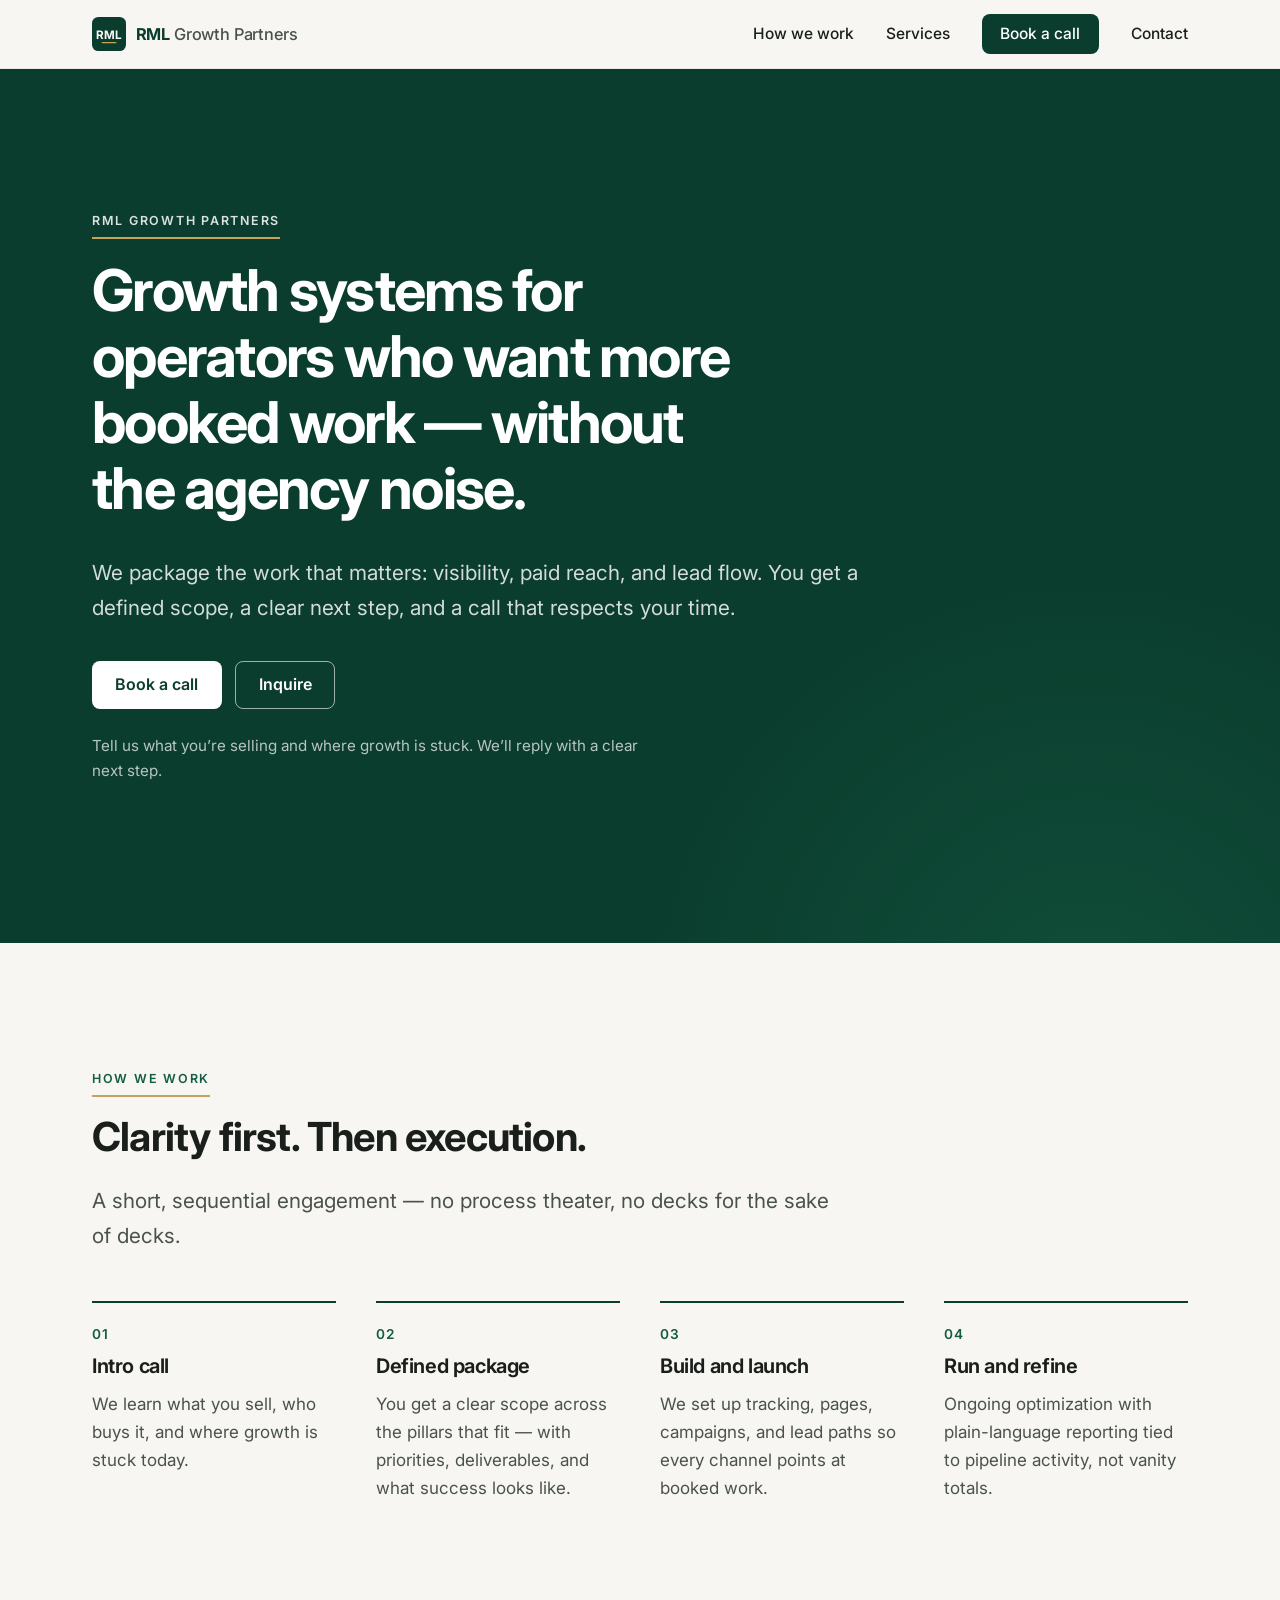
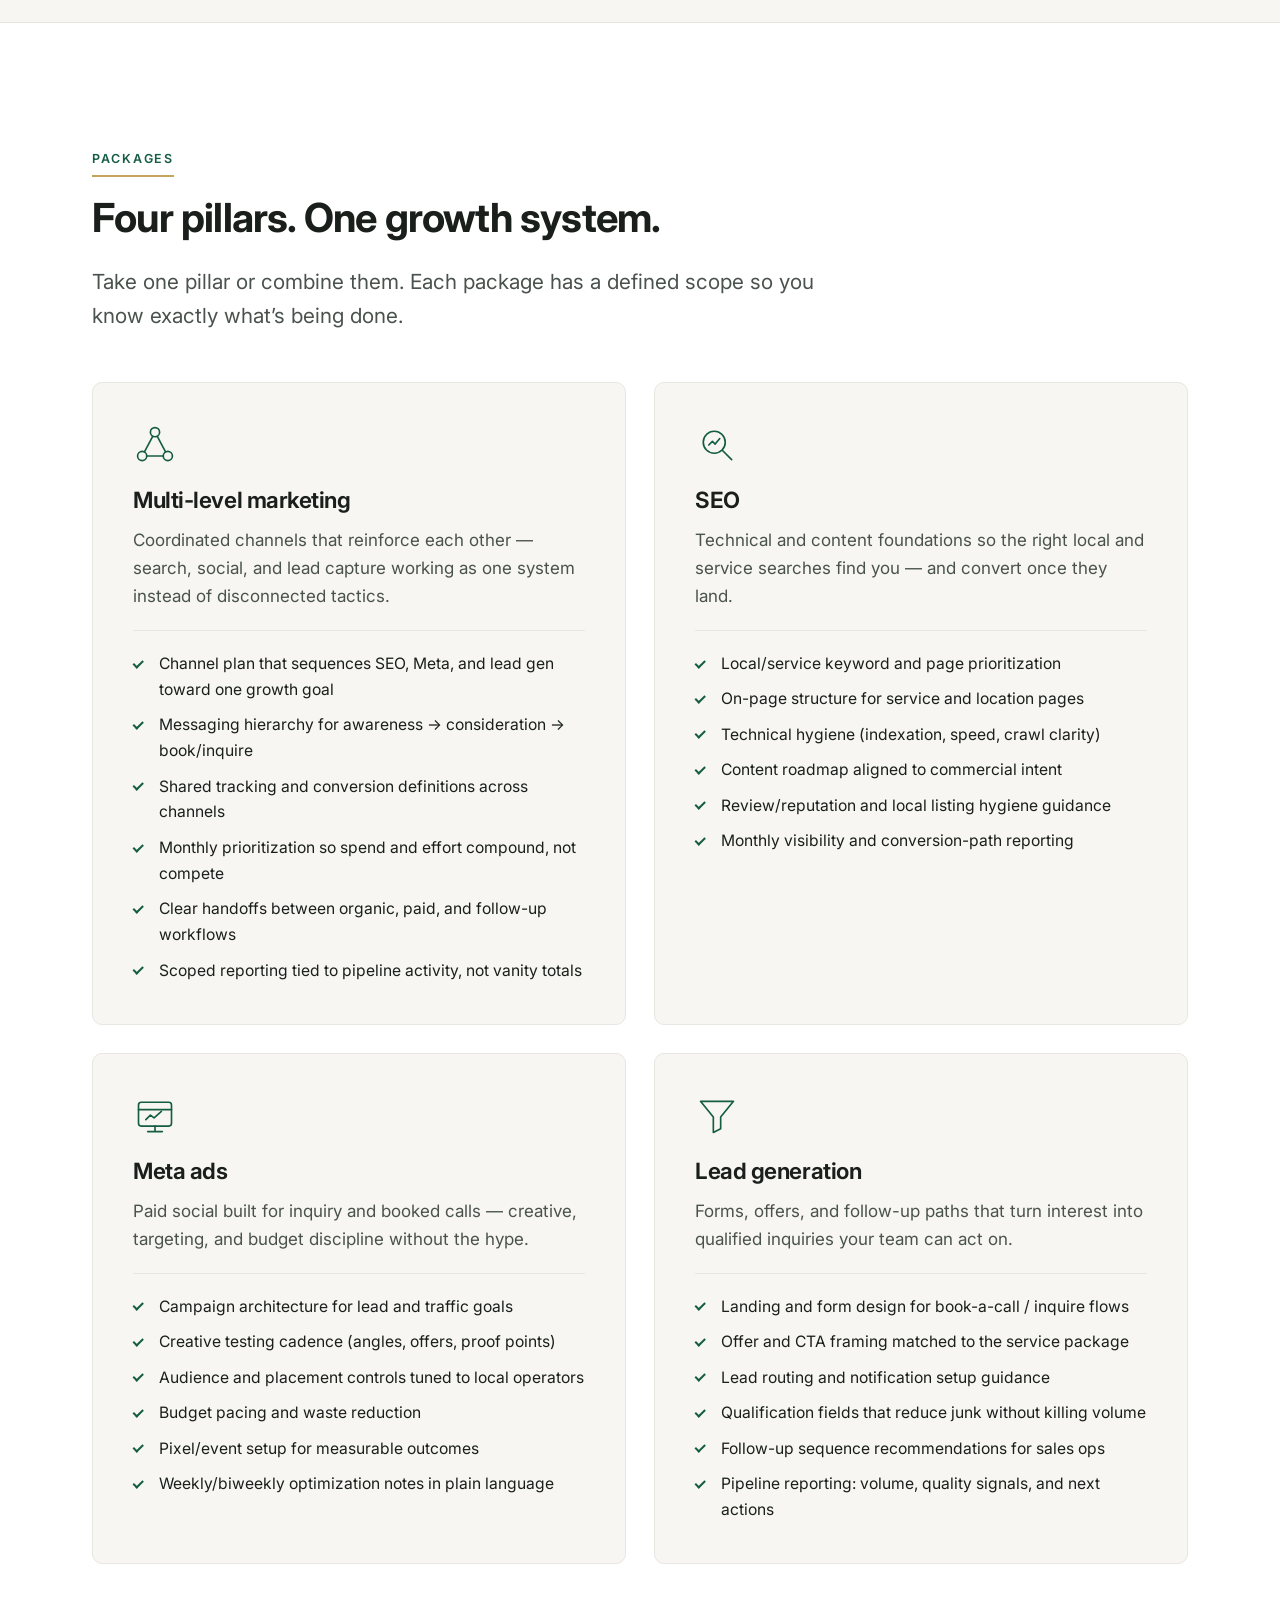
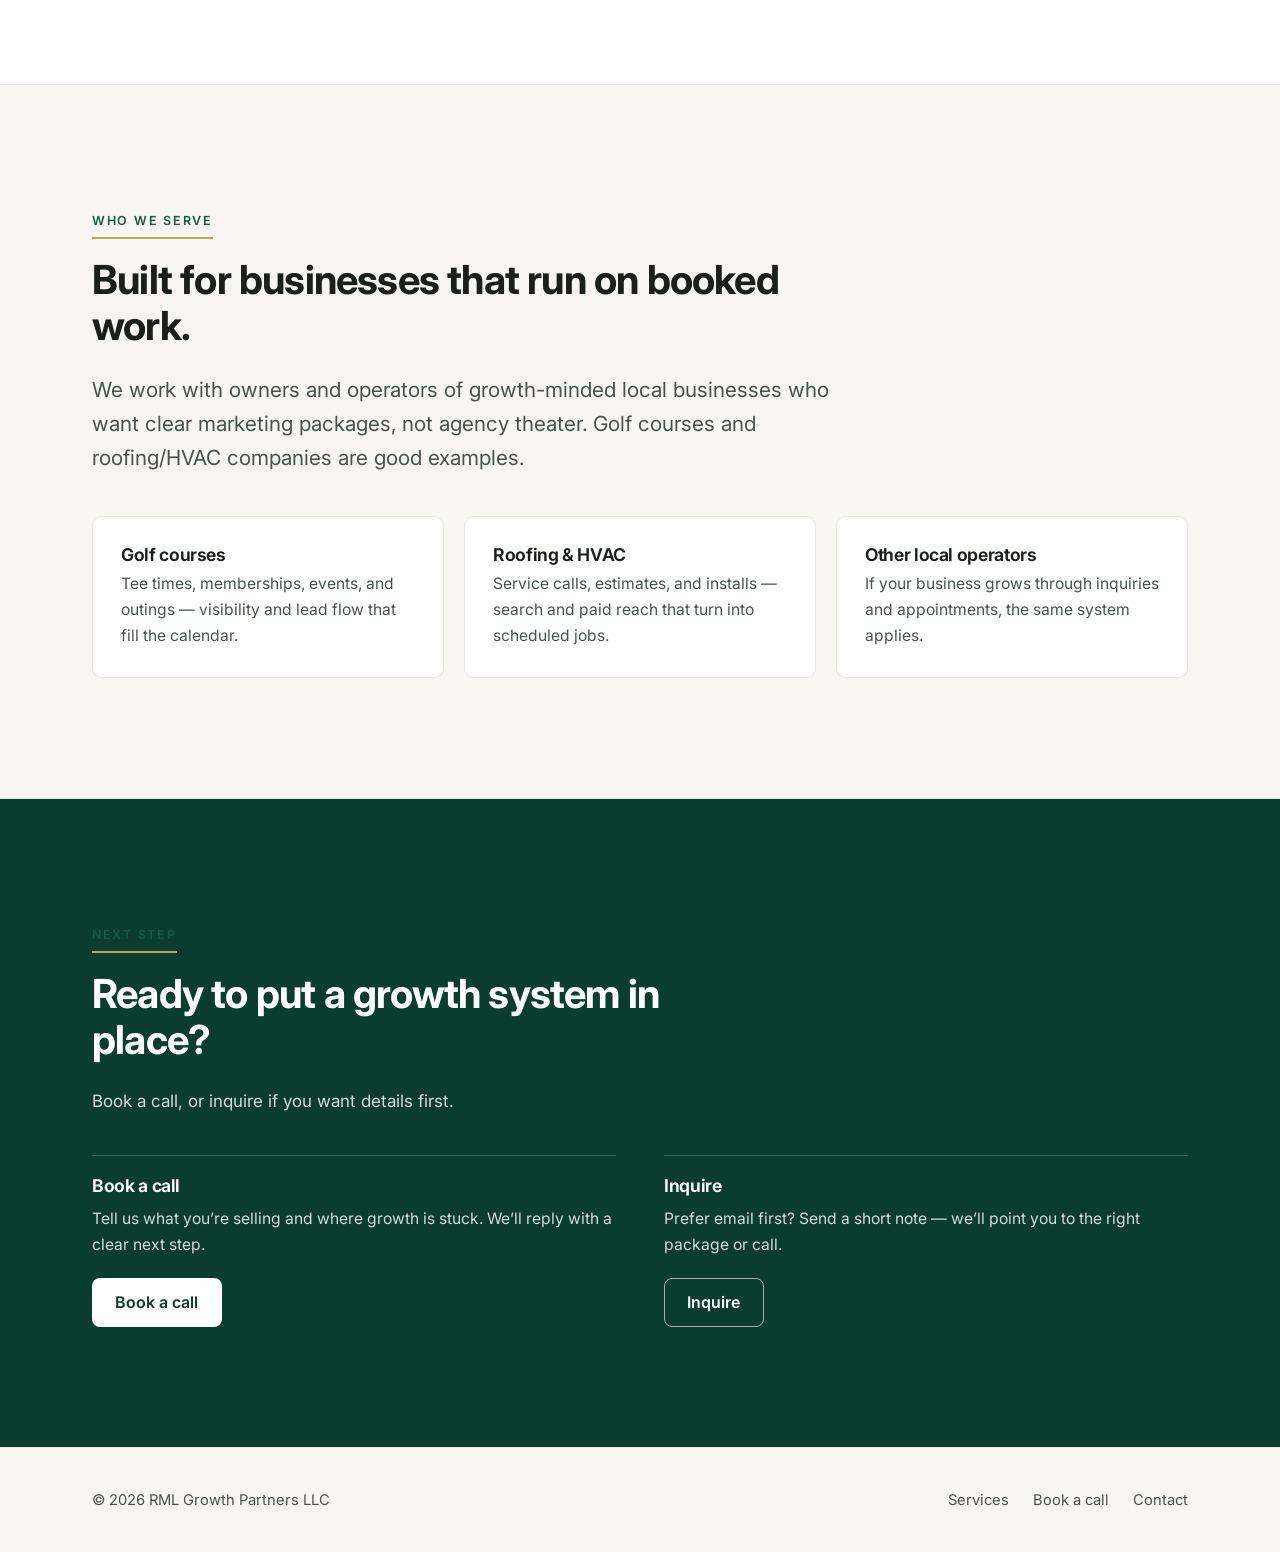
==== index.html @ 1b5baf7e "Initial RML Growth Partners marketing site" ====
<!doctype html>
<html lang="en">
<head>
  <meta charset="utf-8">
  <meta name="viewport" content="width=device-width, initial-scale=1">
  <title>RML Growth Partners — Growth systems for local operators</title>
  <meta name="description" content="RML Growth Partners runs multi-level marketing, SEO, Meta ads, and lead generation for local operators — clear packages, defined scope, and a clear next step.">
  <meta name="theme-color" content="#0B3D2E">
  <meta property="og:type" content="website">
  <meta property="og:site_name" content="RML Growth Partners">
  <meta property="og:title" content="RML Growth Partners — Growth systems for local operators">
  <meta property="og:description" content="RML Growth Partners runs multi-level marketing, SEO, Meta ads, and lead generation for local operators — clear packages, defined scope, and a clear next step.">
  <link rel="icon" type="image/svg+xml" href="./assets/favicon.svg">
  <link rel="preconnect" href="https://fonts.googleapis.com">
  <link rel="preconnect" href="https://fonts.gstatic.com" crossorigin>
  <link href="https://fonts.googleapis.com/css2?family=Inter:wght@400;500;600;700&display=swap" rel="stylesheet">
  <link rel="stylesheet" href="./styles.css">
</head>
<body>
  <a class="skip-link" href="#main">Skip to content</a>
  <header class="site-header">
    <div class="container header-inner">
      <a class="brand" href="./" aria-label="RML Growth Partners — home">
        <svg class="brand-mark" viewBox="0 0 64 64" aria-hidden="true" focusable="false"><rect width="64" height="64" rx="12" fill="#0B3D2E"/><text x="32" y="41" text-anchor="middle" font-family="Inter, Helvetica, Arial, sans-serif" font-size="22" font-weight="700" fill="#F7F6F2">RML</text><rect x="18" y="47" width="28" height="2.5" rx="1.25" fill="#C4A35A"/></svg>
        <span class="brand-name">RML <span>Growth Partners</span></span>
      </a>
      <button class="nav-toggle" type="button" aria-controls="site-nav" aria-expanded="false" aria-label="Open menu">
        <svg width="22" height="22" viewBox="0 0 24 24" fill="none" stroke="currentColor" stroke-width="1.8" stroke-linecap="round" aria-hidden="true"><path d="M4 7h16M4 12h16M4 17h16"/></svg>
      </button>
      <nav id="site-nav" class="site-nav" aria-label="Primary">
        <ul>
          <li><a href="./#how-we-work">How we work</a></li>
          <li><a href="./#services">Services</a></li>
          <li><a class="btn btn-primary" href="./book/">Book a call</a></li>
          <li><a href="./contact/">Contact</a></li>
        </ul>
      </nav>
    </div>
  </header>
  <main id="main">
    <section class="hero" aria-labelledby="hero-title">
      <div class="container">
        <span class="kicker">RML Growth Partners</span>
        <h1 id="hero-title">Growth systems for operators who want more booked work — without the agency noise.</h1>
        <p class="lead">We package the work that matters: visibility, paid reach, and lead flow. You get a defined scope, a clear next step, and a call that respects your time.</p>
        <div class="btn-row">
          <a class="btn btn-light" href="./book/">Book a call</a>
          <a class="btn btn-outline-light" href="./contact/">Inquire</a>
        </div>
        <p class="hero-note">Tell us what you’re selling and where growth is stuck. We’ll reply with a clear next step.</p>
      </div>
    </section>

    <section class="section" id="how-we-work" aria-labelledby="how-title">
      <div class="container">
        <div class="section-head">
          <span class="kicker">How we work</span>
          <h2 id="how-title">Clarity first. Then execution.</h2>
          <p class="lead">A short, sequential engagement — no process theater, no decks for the sake of decks.</p>
        </div>
        <ol class="steps">
          <li class="step reveal">
            <span class="step-num">01</span>
            <h3>Intro call</h3>
            <p>We learn what you sell, who buys it, and where growth is stuck today.</p>
          </li>
          <li class="step reveal">
            <span class="step-num">02</span>
            <h3>Defined package</h3>
            <p>You get a clear scope across the pillars that fit — with priorities, deliverables, and what success looks like.</p>
          </li>
          <li class="step reveal">
            <span class="step-num">03</span>
            <h3>Build and launch</h3>
            <p>We set up tracking, pages, campaigns, and lead paths so every channel points at booked work.</p>
          </li>
          <li class="step reveal">
            <span class="step-num">04</span>
            <h3>Run and refine</h3>
            <p>Ongoing optimization with plain-language reporting tied to pipeline activity, not vanity totals.</p>
          </li>
        </ol>
      </div>
    </section>

    <section class="section services" id="services" aria-labelledby="services-title">
      <div class="container">
        <div class="section-head">
          <span class="kicker">Packages</span>
          <h2 id="services-title">Four pillars. One growth system.</h2>
          <p class="lead">Take one pillar or combine them. Each package has a defined scope so you know exactly what’s being done.</p>
        </div>
        <div class="service-grid">
        <article class="service-card reveal" id="mlm" aria-labelledby="mlm-title">
          <svg class="service-icon" viewBox="0 0 48 48" fill="none" stroke="currentColor" stroke-width="1.8" stroke-linecap="round" stroke-linejoin="round" aria-hidden="true" focusable="false"><circle cx="24" cy="10" r="5"/><circle cx="10" cy="36" r="5"/><circle cx="38" cy="36" r="5"/><path d="M21.5 14.5 12.5 31.5M26.5 14.5l9 17M15 36h18"/></svg>
          <h3 id="mlm-title">Multi-level marketing</h3>
          <p>Coordinated channels that reinforce each other — search, social, and lead capture working as one system instead of disconnected tactics.</p>
          <ul class="checklist">
            <li>Channel plan that sequences SEO, Meta, and lead gen toward one growth goal</li>
            <li>Messaging hierarchy for awareness → consideration → book/inquire</li>
            <li>Shared tracking and conversion definitions across channels</li>
            <li>Monthly prioritization so spend and effort compound, not compete</li>
            <li>Clear handoffs between organic, paid, and follow-up workflows</li>
            <li>Scoped reporting tied to pipeline activity, not vanity totals</li>
          </ul>
        </article>
        <article class="service-card reveal" id="seo" aria-labelledby="seo-title">
          <svg class="service-icon" viewBox="0 0 48 48" fill="none" stroke="currentColor" stroke-width="1.8" stroke-linecap="round" stroke-linejoin="round" aria-hidden="true" focusable="false"><circle cx="21" cy="21" r="12"/><path d="m30 30 10 10"/><path d="M15 24l4-4 3 3 5-6"/></svg>
          <h3 id="seo-title">SEO</h3>
          <p>Technical and content foundations so the right local and service searches find you — and convert once they land.</p>
          <ul class="checklist">
            <li>Local/service keyword and page prioritization</li>
            <li>On-page structure for service and location pages</li>
            <li>Technical hygiene (indexation, speed, crawl clarity)</li>
            <li>Content roadmap aligned to commercial intent</li>
            <li>Review/reputation and local listing hygiene guidance</li>
            <li>Monthly visibility and conversion-path reporting</li>
          </ul>
        </article>
        <article class="service-card reveal" id="meta-ads" aria-labelledby="meta-ads-title">
          <svg class="service-icon" viewBox="0 0 48 48" fill="none" stroke="currentColor" stroke-width="1.8" stroke-linecap="round" stroke-linejoin="round" aria-hidden="true" focusable="false"><rect x="6" y="9" width="36" height="26" rx="3"/><path d="M6 17h36"/><path d="M16 41h16M24 35v6"/><path d="M14 28l5-5 4 3 8-7"/></svg>
          <h3 id="meta-ads-title">Meta ads</h3>
          <p>Paid social built for inquiry and booked calls — creative, targeting, and budget discipline without the hype.</p>
          <ul class="checklist">
            <li>Campaign architecture for lead and traffic goals</li>
            <li>Creative testing cadence (angles, offers, proof points)</li>
            <li>Audience and placement controls tuned to local operators</li>
            <li>Budget pacing and waste reduction</li>
            <li>Pixel/event setup for measurable outcomes</li>
            <li>Weekly/biweekly optimization notes in plain language</li>
          </ul>
        </article>
        <article class="service-card reveal" id="lead-gen" aria-labelledby="lead-gen-title">
          <svg class="service-icon" viewBox="0 0 48 48" fill="none" stroke="currentColor" stroke-width="1.8" stroke-linecap="round" stroke-linejoin="round" aria-hidden="true" focusable="false"><path d="M6 8h36l-14 17v13l-8 4V25L6 8z"/></svg>
          <h3 id="lead-gen-title">Lead generation</h3>
          <p>Forms, offers, and follow-up paths that turn interest into qualified inquiries your team can act on.</p>
          <ul class="checklist">
            <li>Landing and form design for book-a-call / inquire flows</li>
            <li>Offer and CTA framing matched to the service package</li>
            <li>Lead routing and notification setup guidance</li>
            <li>Qualification fields that reduce junk without killing volume</li>
            <li>Follow-up sequence recommendations for sales ops</li>
            <li>Pipeline reporting: volume, quality signals, and next actions</li>
          </ul>
        </article>
        </div>
      </div>
    </section>

    <section class="section" id="who-we-serve" aria-labelledby="serve-title">
      <div class="container">
        <div class="section-head" style="margin-bottom:0">
          <span class="kicker">Who we serve</span>
          <h2 id="serve-title">Built for businesses that run on booked work.</h2>
          <p class="lead">We work with owners and operators of growth-minded local businesses who want clear marketing packages, not agency theater. Golf courses and roofing/HVAC companies are good examples.</p>
        </div>
        <div class="serve-grid">
          <div class="serve-item reveal">
            <h3>Golf courses</h3>
            <p>Tee times, memberships, events, and outings — visibility and lead flow that fill the calendar.</p>
          </div>
          <div class="serve-item reveal">
            <h3>Roofing &amp; HVAC</h3>
            <p>Service calls, estimates, and installs — search and paid reach that turn into scheduled jobs.</p>
          </div>
          <div class="serve-item reveal">
            <h3>Other local operators</h3>
            <p>If your business grows through inquiries and appointments, the same system applies.</p>
          </div>
        </div>
      </div>
    </section>

    <section class="section cta-band" aria-labelledby="cta-title">
      <div class="container">
        <span class="kicker">Next step</span>
        <h2 id="cta-title">Ready to put a growth system in place?</h2>
        <p>Book a call, or inquire if you want details first.</p>
        <div class="cta-split">
          <div>
            <h3>Book a call</h3>
            <p>Tell us what you’re selling and where growth is stuck. We’ll reply with a clear next step.</p>
            <a class="btn btn-light" href="./book/">Book a call</a>
          </div>
          <div>
            <h3>Inquire</h3>
            <p>Prefer email first? Send a short note — we’ll point you to the right package or call.</p>
            <a class="btn btn-outline-light" href="./contact/">Inquire</a>
          </div>
        </div>
      </div>
    </section>
  </main>
  <footer class="site-footer">
    <div class="container footer-inner">
      <p style="margin:0">&copy; <span data-year>2026</span> RML Growth Partners LLC</p>
      <nav class="footer-nav" aria-label="Footer">
        <ul>
          <li><a href="./#services">Services</a></li>
          <li><a href="./book/">Book a call</a></li>
          <li><a href="./contact/">Contact</a></li>
        </ul>
      </nav>
    </div>
  </footer>
  <script src="./main.js" defer></script>
</body>
</html>
---- styles.css ----
/* RML Growth Partners — single stylesheet */
:root {
  --green-900: #0B3D2E;
  --green-700: #145C43;
  --gold: #C4A35A;
  --text: #1A1F1C;
  --muted: #4A524D;
  --bg: #F7F6F2;
  --neutral: #E8E6E1;
  --white: #FFFFFF;
  --radius: 10px;
  --max: 1160px;
  --measure: 760px;
  --font: "Inter", system-ui, -apple-system, "Segoe UI", Roboto, Helvetica, Arial, sans-serif;
}

*, *::before, *::after { box-sizing: border-box; }
html { scroll-behavior: smooth; -webkit-text-size-adjust: 100%; }
@media (prefers-reduced-motion: reduce) { html { scroll-behavior: auto; } }
body {
  margin: 0;
  font-family: var(--font);
  font-size: 1.0625rem;
  line-height: 1.65;
  color: var(--text);
  background: var(--bg);
  -webkit-font-smoothing: antialiased;
}
img, svg { display: block; max-width: 100%; }
a { color: var(--green-700); text-underline-offset: 3px; }
a:hover { color: var(--green-900); }
:focus-visible { outline: 3px solid var(--gold); outline-offset: 3px; border-radius: 4px; }

h1, h2, h3 { line-height: 1.15; letter-spacing: -0.02em; margin: 0 0 .6em; color: var(--text); }
h1 { font-size: clamp(2.1rem, 5.4vw, 3.6rem); font-weight: 700; letter-spacing: -0.03em; }
h2 { font-size: clamp(1.7rem, 3.6vw, 2.5rem); font-weight: 700; }
h3 { font-size: 1.25rem; font-weight: 650; }
p { margin: 0 0 1em; }

.skip-link { position: absolute; left: -9999px; top: 0; background: var(--white); color: var(--green-900); padding: .75rem 1rem; z-index: 100; }
.skip-link:focus { left: 1rem; top: 1rem; }

.container { width: 100%; max-width: var(--max); margin: 0 auto; padding: 0 1.25rem; }
.narrow { max-width: var(--measure); }
@media (min-width: 768px) { .container { padding: 0 2rem; } }

/* Header */
.site-header { position: sticky; top: 0; z-index: 50; background: rgba(247, 246, 242, .94); backdrop-filter: saturate(1.2) blur(8px); border-bottom: 1px solid var(--neutral); }
.header-inner { display: flex; align-items: center; justify-content: space-between; min-height: 68px; gap: 1rem; }
.brand { display: inline-flex; align-items: center; gap: .6rem; text-decoration: none; color: var(--green-900); font-weight: 700; letter-spacing: -0.01em; }
.brand-mark { width: 34px; height: 34px; }
.brand-name { font-size: 1.02rem; }
.brand-name span { font-weight: 500; color: var(--muted); }
.nav-toggle { display: inline-flex; align-items: center; justify-content: center; width: 44px; height: 44px; border: 1px solid var(--neutral); background: var(--white); border-radius: 8px; cursor: pointer; color: var(--green-900); }
.site-nav { display: none; }
.site-nav.is-open { display: block; position: absolute; top: 68px; left: 0; right: 0; background: var(--bg); border-bottom: 1px solid var(--neutral); padding: .5rem 1.25rem 1.25rem; }
.site-nav ul { list-style: none; margin: 0; padding: 0; display: flex; flex-direction: column; gap: .25rem; }
.site-nav a { display: block; padding: .7rem 0; text-decoration: none; color: var(--text); font-weight: 500; }
.site-nav a:hover { color: var(--green-700); }
.site-nav .btn { display: inline-flex; margin-top: .5rem; color: var(--white); }
@media (min-width: 860px) {
  .nav-toggle { display: none; }
  .site-nav, .site-nav.is-open { display: block; position: static; background: none; border: 0; padding: 0; }
  .site-nav ul { flex-direction: row; align-items: center; gap: 2rem; }
  .site-nav a { padding: .4rem 0; font-size: .97rem; }
  .site-nav .btn { margin-top: 0; padding: .6rem 1.1rem; }
}

/* Buttons */
.btn { display: inline-flex; align-items: center; justify-content: center; gap: .5rem; padding: .85rem 1.4rem; border-radius: 8px; font-weight: 600; font-size: 1rem; text-decoration: none; border: 1.5px solid transparent; cursor: pointer; transition: background .15s ease, color .15s ease, border-color .15s ease; font-family: inherit; line-height: 1.2; }
.btn-primary { background: var(--green-900); color: var(--white); }
.btn-primary:hover { background: var(--green-700); color: var(--white); }
.btn-secondary { background: transparent; color: var(--green-900); border-color: var(--green-900); }
.btn-secondary:hover { background: var(--green-900); color: var(--white); }
.btn-light { background: var(--white); color: var(--green-900); }
.btn-light:hover { background: var(--bg); color: var(--green-900); }
.btn-outline-light { background: transparent; color: var(--white); border-color: rgba(255,255,255,.6); }
.btn-outline-light:hover { background: rgba(255,255,255,.1); color: var(--white); border-color: var(--white); }
.btn[disabled] { opacity: .6; cursor: progress; }
.btn-row { display: flex; flex-wrap: wrap; gap: .85rem; }

/* Sections */
.section { padding: 5rem 0; }
@media (min-width: 768px) { .section { padding: 7.5rem 0; } }
.section + .section { border-top: 1px solid var(--neutral); }
.kicker { display: inline-block; font-size: .78rem; font-weight: 600; letter-spacing: .14em; text-transform: uppercase; color: var(--green-700); margin-bottom: 1.1rem; padding-bottom: .35rem; border-bottom: 2px solid var(--gold); }
.lead { font-size: clamp(1.1rem, 2vw, 1.3rem); color: var(--muted); max-width: 62ch; }
.section-head { max-width: var(--measure); margin-bottom: 3rem; }

/* Hero */
.hero { background: var(--green-900); color: var(--white); padding: 5.5rem 0 6rem; position: relative; overflow: hidden; }
.hero::after { content: ""; position: absolute; inset: auto -20% -60% auto; width: 70vw; height: 70vw; max-width: 900px; max-height: 900px; border-radius: 50%; background: radial-gradient(circle, rgba(20,92,67,.55) 0%, rgba(11,61,46,0) 70%); pointer-events: none; }
@media (min-width: 768px) { .hero { padding: 8.5rem 0 9rem; } }
.hero .container { position: relative; z-index: 1; }
.hero h1 { color: var(--white); max-width: 18ch; }
.hero .kicker { color: rgba(255,255,255,.85); }
.hero .lead { color: rgba(255,255,255,.82); margin-bottom: 2.25rem; }
.hero-note { margin-top: 1.5rem; font-size: .95rem; color: rgba(255,255,255,.7); max-width: 58ch; }

/* Steps */
.steps { list-style: none; margin: 0; padding: 0; display: grid; gap: 2.5rem; counter-reset: step; }
@media (min-width: 768px) { .steps { grid-template-columns: repeat(2, 1fr); gap: 3rem 4rem; } }
@media (min-width: 1080px) { .steps { grid-template-columns: repeat(4, 1fr); gap: 2.5rem; } }
.step { border-top: 2px solid var(--green-900); padding-top: 1.25rem; }
.step-num { display: block; font-size: .85rem; font-weight: 600; color: var(--green-700); letter-spacing: .08em; margin-bottom: .6rem; }
.step p { color: var(--muted); margin: 0; }

/* Services */
.services { background: var(--white); }
.service-grid { display: grid; gap: 1.5rem; }
@media (min-width: 860px) { .service-grid { grid-template-columns: repeat(2, 1fr); gap: 1.75rem; } }
.service-card { background: var(--bg); border: 1px solid var(--neutral); border-radius: var(--radius); padding: 2rem; scroll-margin-top: 90px; }
@media (min-width: 768px) { .service-card { padding: 2.5rem; } }
.service-icon { width: 44px; height: 44px; color: var(--green-700); margin-bottom: 1.25rem; }
.service-card h3 { font-size: 1.4rem; }
.service-card > p { color: var(--muted); }
.checklist { list-style: none; margin: 1.25rem 0 0; padding: 1.25rem 0 0; border-top: 1px solid var(--neutral); display: grid; gap: .6rem; }
.checklist li { position: relative; padding-left: 1.6rem; font-size: .98rem; }
.checklist li::before { content: ""; position: absolute; left: 0; top: .55em; width: .65rem; height: .35rem; border-left: 2px solid var(--green-700); border-bottom: 2px solid var(--green-700); transform: rotate(-45deg); }

/* Who we serve */
.serve-grid { display: grid; gap: 1.25rem; margin-top: 2.5rem; }
@media (min-width: 768px) { .serve-grid { grid-template-columns: repeat(3, 1fr); } }
.serve-item { background: var(--white); border: 1px solid var(--neutral); border-radius: var(--radius); padding: 1.75rem; }
.serve-item h3 { font-size: 1.1rem; margin-bottom: .4rem; }
.serve-item p { color: var(--muted); margin: 0; font-size: .98rem; }

/* CTA band */
.cta-band { background: var(--green-900); color: var(--white); }
.cta-band h2 { color: var(--white); max-width: 22ch; }
.cta-band p { color: rgba(255,255,255,.82); max-width: 60ch; }
.cta-band .btn-row { margin-top: 2rem; }
.cta-split { display: grid; gap: 2rem; margin-top: 2.5rem; }
@media (min-width: 768px) { .cta-split { grid-template-columns: 1fr 1fr; gap: 3rem; } }
.cta-split > div { border-top: 1px solid rgba(255,255,255,.2); padding-top: 1.25rem; }
.cta-split h3 { color: var(--white); font-size: 1.1rem; }
.cta-split p { font-size: .98rem; margin-bottom: 1.25rem; }

/* Page header (subpages) */
.page-head { padding: 4.5rem 0 2.5rem; }
@media (min-width: 768px) { .page-head { padding: 6rem 0 3rem; } }
.page-head h1 { font-size: clamp(2rem, 4.5vw, 3rem); }

/* Forms */
.form-wrap { padding-bottom: 6rem; }
.form-panel { background: var(--white); border: 1px solid var(--neutral); border-radius: var(--radius); padding: 1.75rem; }
@media (min-width: 768px) { .form-panel { padding: 3rem; } }
.field { margin-bottom: 1.4rem; }
.field label, .field legend { display: block; font-weight: 600; font-size: .95rem; margin-bottom: .45rem; }
.field .opt { font-weight: 400; color: var(--muted); font-size: .88rem; }
.field .req { color: var(--green-700); }
.field input, .field select, .field textarea { width: 100%; font: inherit; font-size: 1rem; color: var(--text); background: var(--white); border: 1.5px solid var(--neutral); border-radius: 8px; padding: .8rem .9rem; transition: border-color .15s ease; }
.field select { appearance: none; background-image: url("data:image/svg+xml,%3Csvg xmlns='http://www.w3.org/2000/svg' width='12' height='8' viewBox='0 0 12 8'%3E%3Cpath d='M1 1l5 5 5-5' stroke='%23145C43' stroke-width='1.8' fill='none'/%3E%3C/svg%3E"); background-repeat: no-repeat; background-position: right 1rem center; padding-right: 2.5rem; }
.field textarea { min-height: 140px; resize: vertical; }
.field input:hover, .field select:hover, .field textarea:hover { border-color: #cfccc5; }
.field input:focus, .field select:focus, .field textarea:focus { outline: none; border-color: var(--green-700); box-shadow: 0 0 0 3px rgba(196,163,90,.35); }
.field.has-error input, .field.has-error select, .field.has-error textarea { border-color: #A23B2A; }
.field-error { display: none; color: #A23B2A; font-size: .88rem; margin-top: .35rem; }
.field.has-error .field-error { display: block; }
.field-row { display: grid; gap: 0 1.25rem; }
@media (min-width: 640px) { .field-row { grid-template-columns: 1fr 1fr; align-items: end; } }
.checkbox-group { border: 0; padding: 0; margin: 0 0 1.4rem; }
.checkbox-group label.check { display: flex; align-items: center; gap: .6rem; font-weight: 400; margin: 0 0 .45rem; cursor: pointer; }
.checkbox-group input[type="checkbox"] { width: 18px; height: 18px; accent-color: var(--green-900); }
.hp { position: absolute !important; left: -10000px !important; width: 1px; height: 1px; overflow: hidden; }
.form-note { font-size: .9rem; color: var(--muted); margin-top: 1rem; }
.form-status { margin-top: 1.25rem; padding: 1rem 1.15rem; border-radius: 8px; display: none; }
.form-status.is-error { display: block; background: #FBEFEC; border: 1px solid #E8C4BC; color: #6E2418; }
.form-success { display: none; text-align: left; }
.form-success.is-visible { display: block; }
.form-success h2 { font-size: 1.75rem; }
.form-success .check-icon { width: 48px; height: 48px; color: var(--green-700); margin-bottom: 1rem; }

/* Footer */
.site-footer { border-top: 1px solid var(--neutral); padding: 2.5rem 0; font-size: .92rem; color: var(--muted); }
.footer-inner { display: flex; flex-direction: column; gap: 1rem; }
@media (min-width: 768px) { .footer-inner { flex-direction: row; justify-content: space-between; align-items: center; } }
.footer-nav ul { list-style: none; margin: 0; padding: 0; display: flex; flex-wrap: wrap; gap: 1.5rem; }
.footer-nav a { color: var(--muted); text-decoration: none; }
.footer-nav a:hover { color: var(--green-900); text-decoration: underline; }

/* Subtle reveal */
.reveal { opacity: 1; transform: none; }
.js .reveal { opacity: 0; transform: translateY(14px); transition: opacity .6s ease, transform .6s ease; }
.js .reveal.is-in { opacity: 1; transform: none; }
@media (prefers-reduced-motion: reduce) { .js .reveal { opacity: 1; transform: none; transition: none; } }

/* 404 */
.notfound { padding: 7rem 0; }
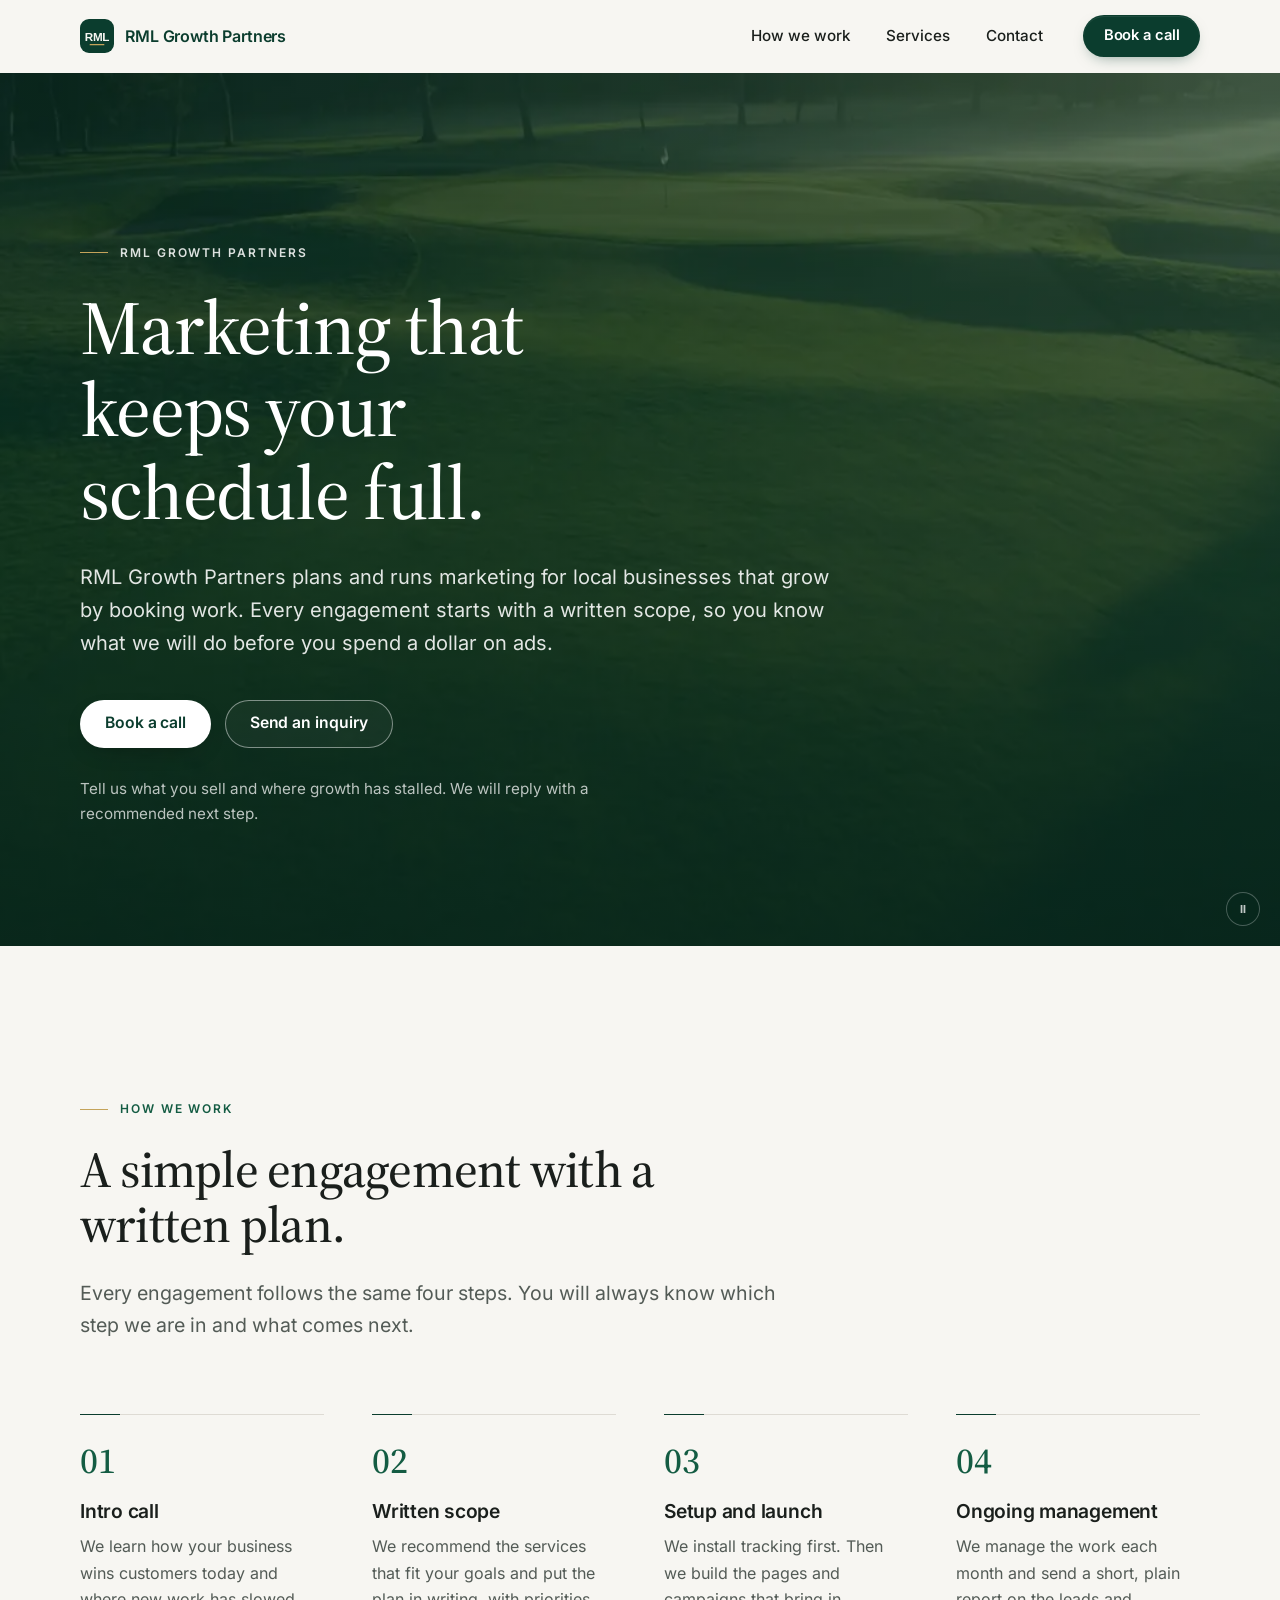
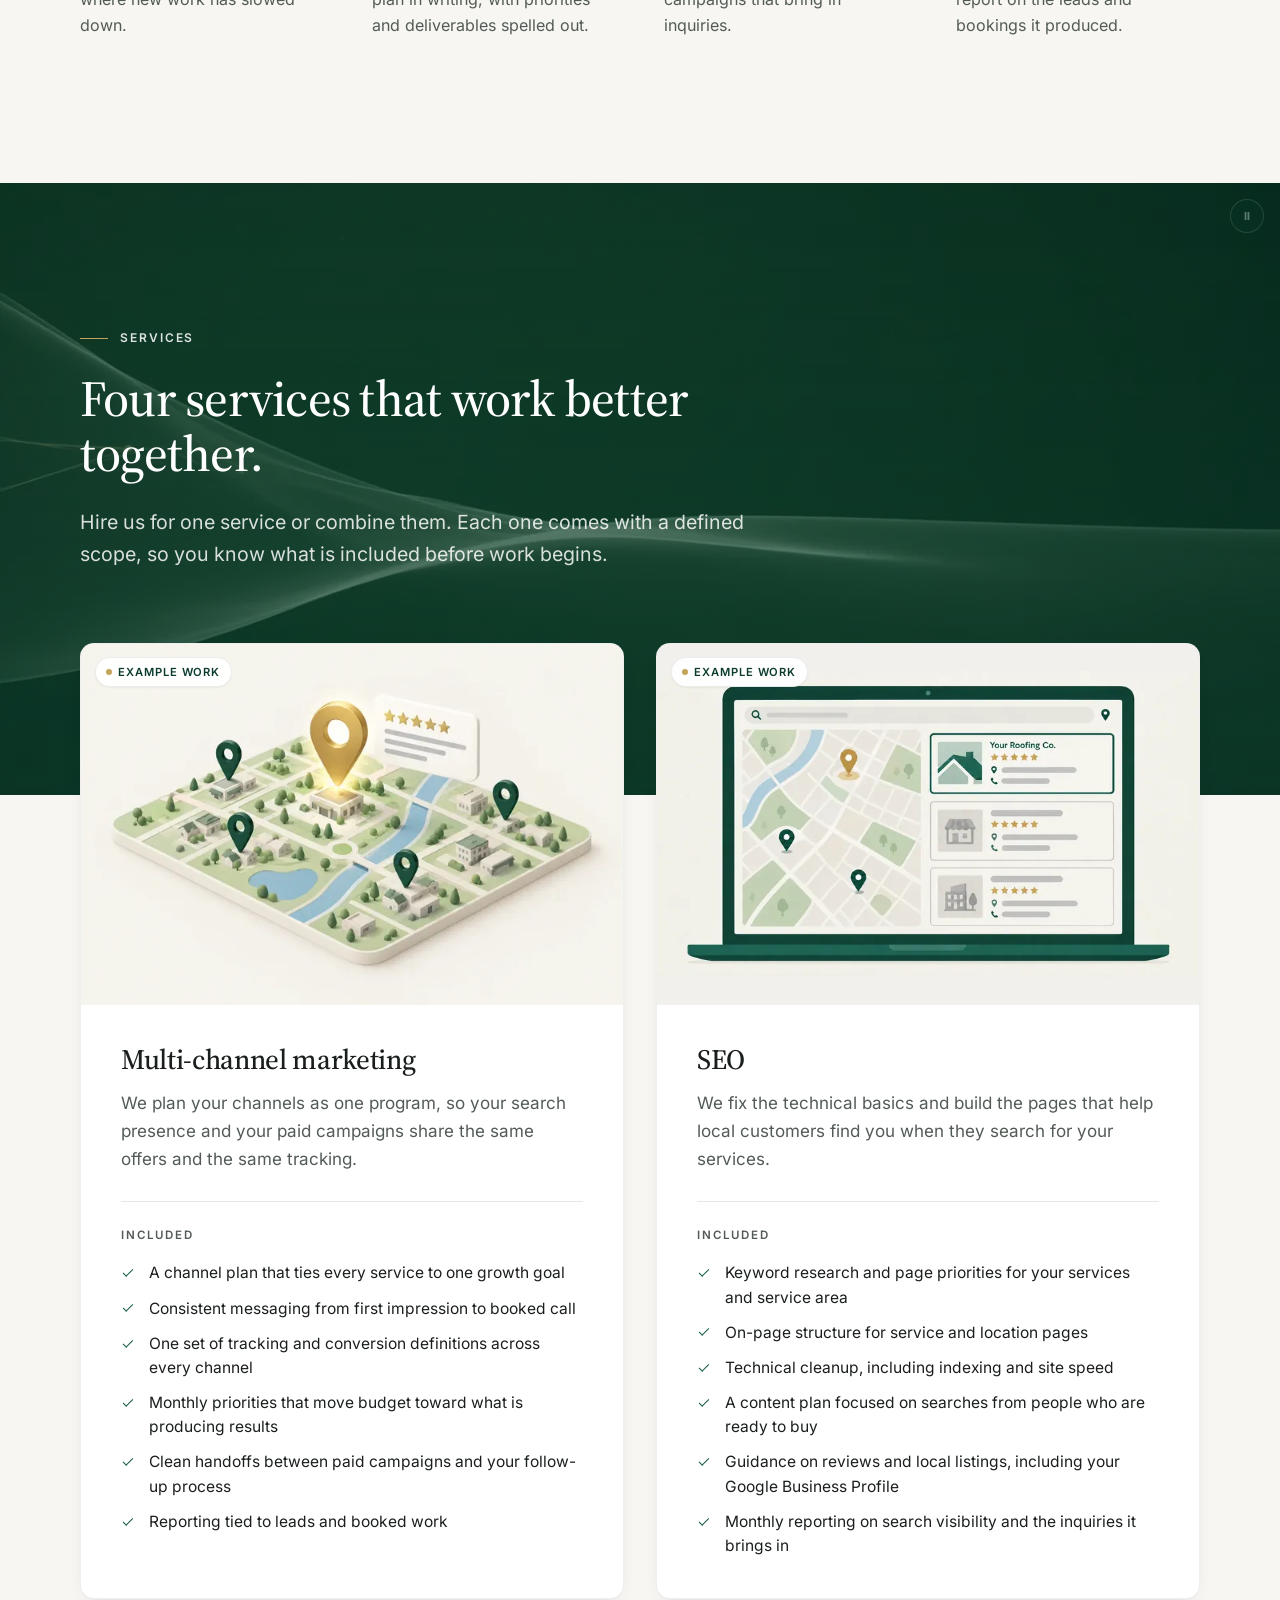
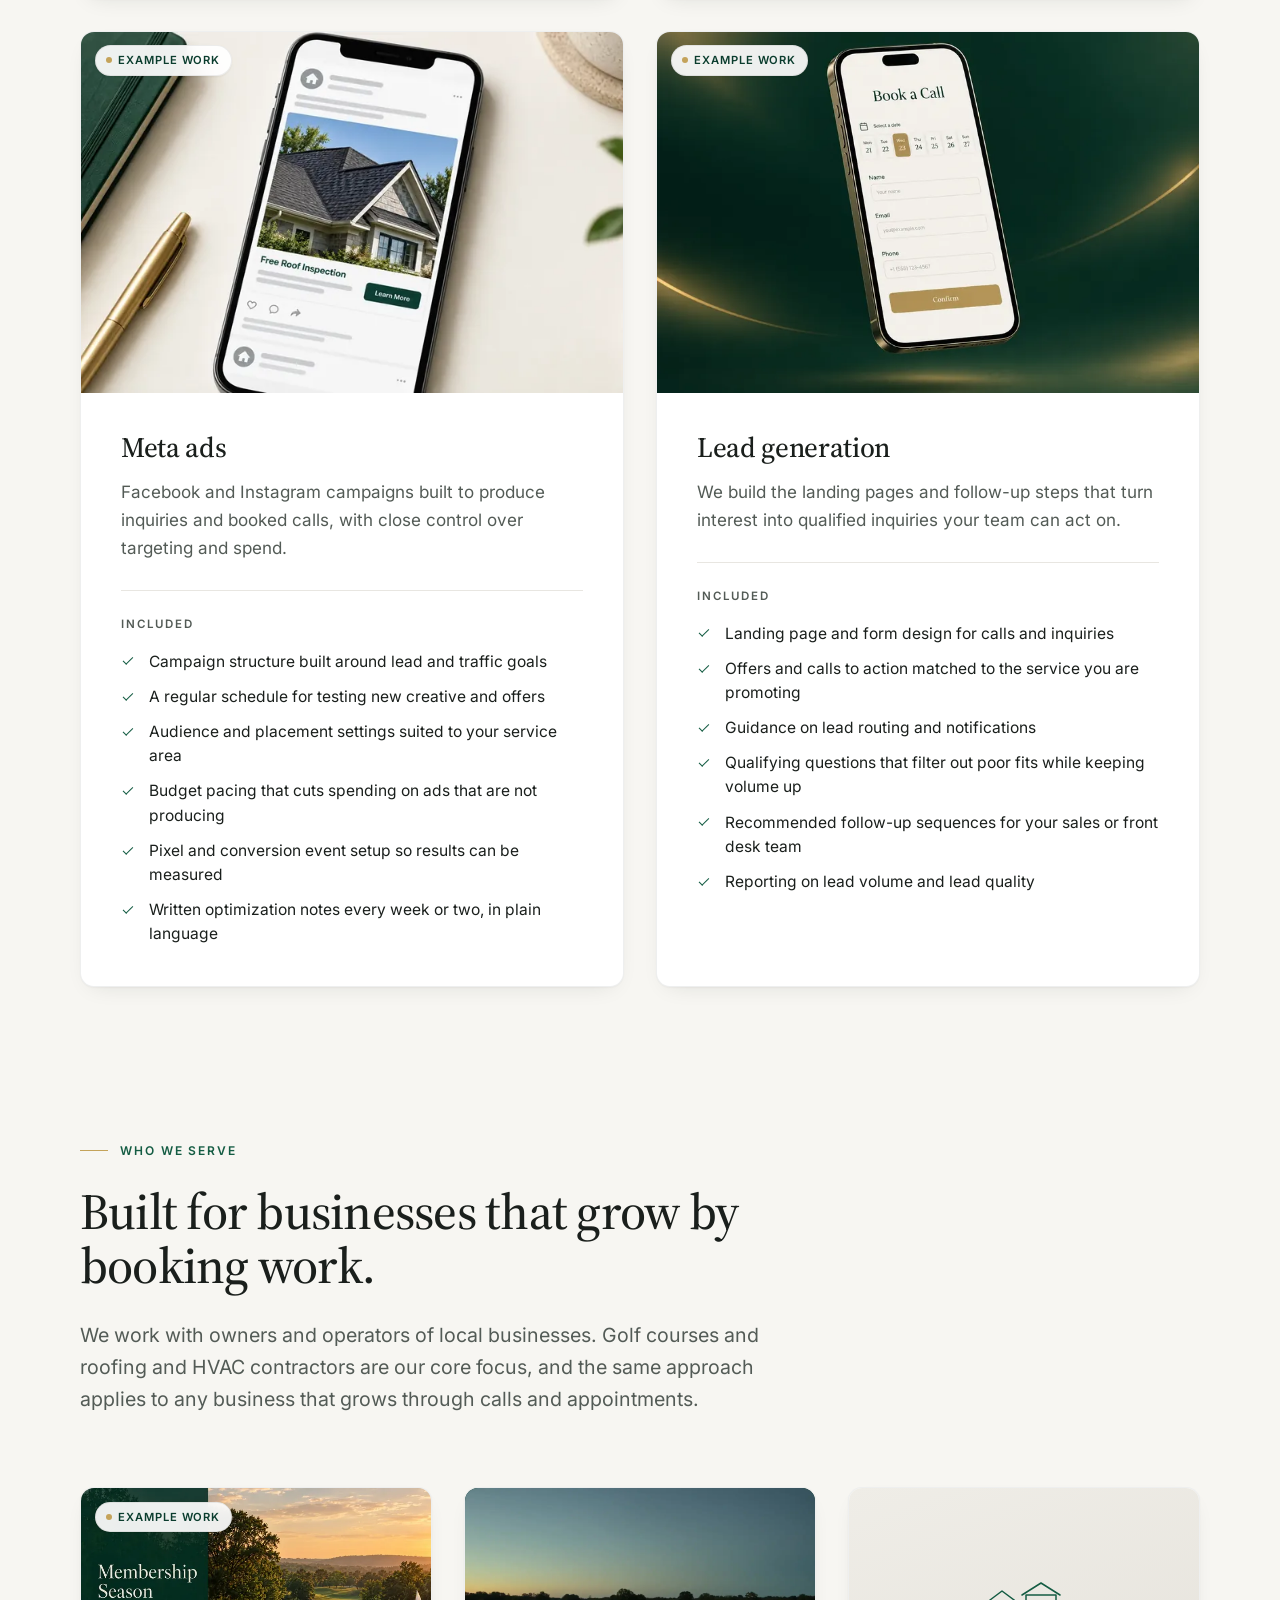
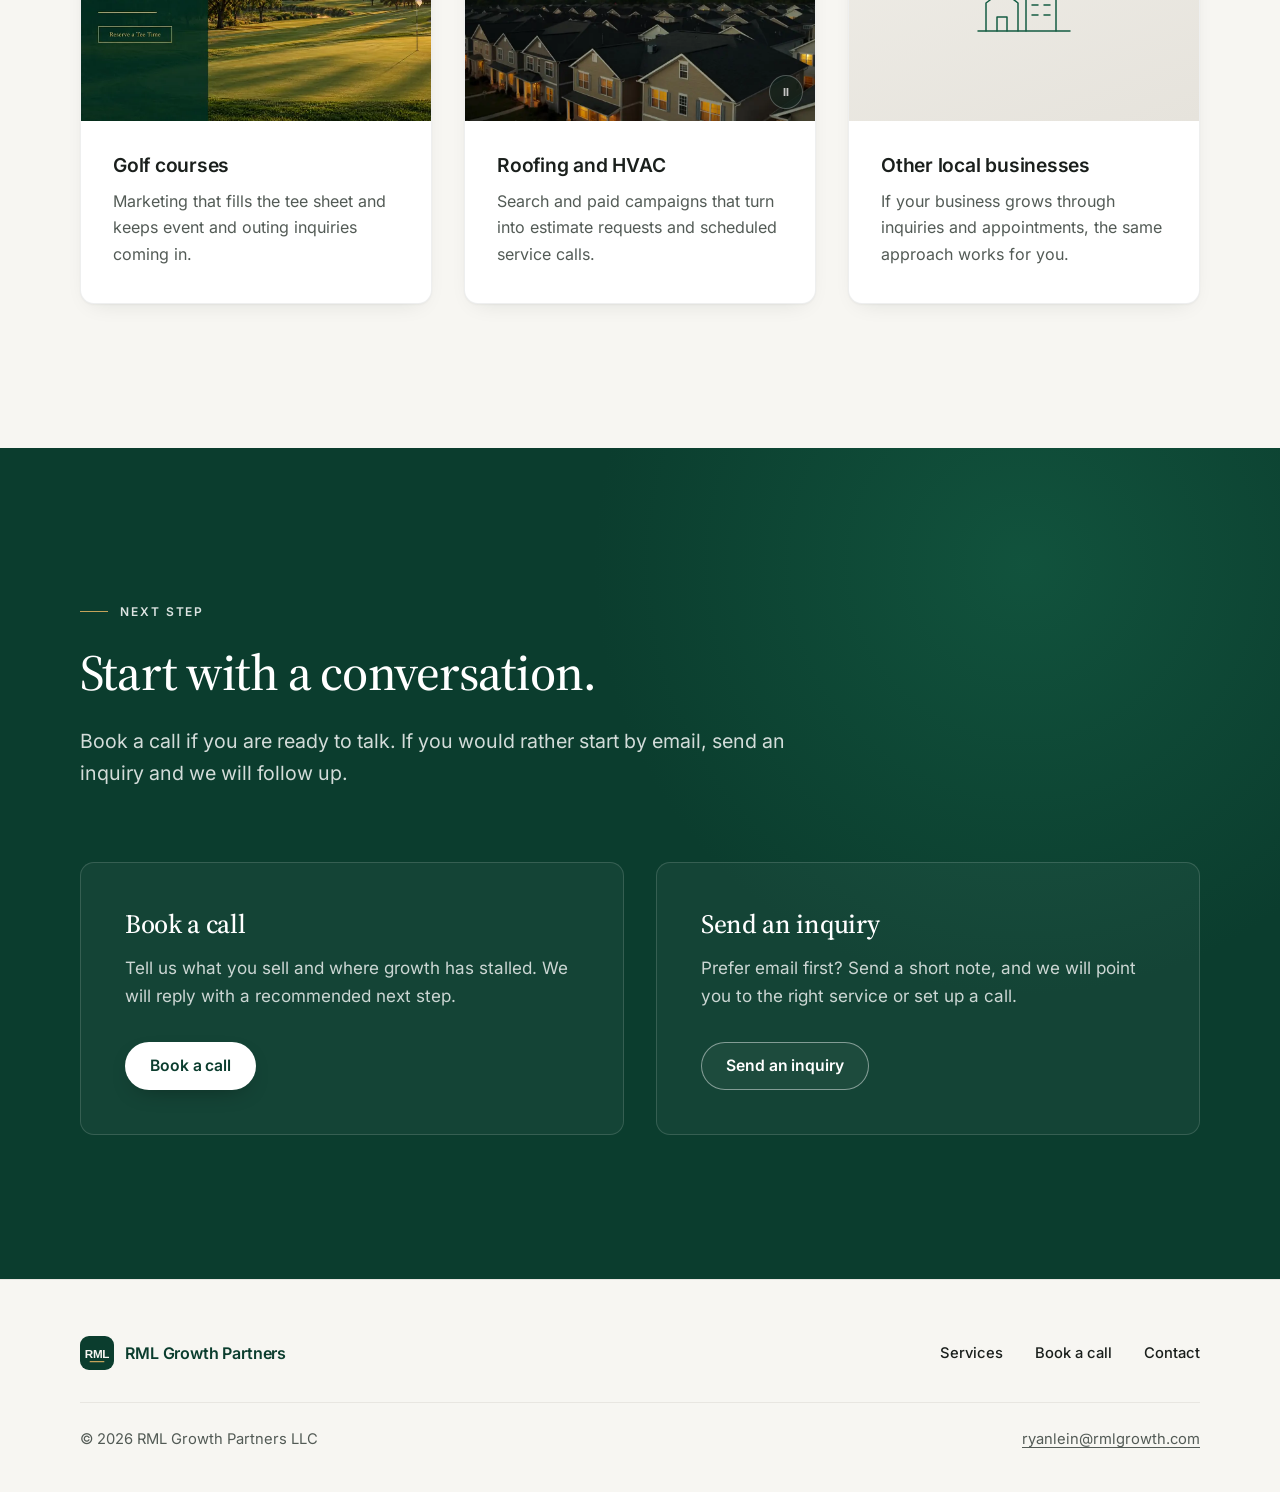
==== commit 84851159: "v2: new copy, premium layout, media with crossfading loop videos, self hosted fonts, new form addres" ====
--- a/index.html
+++ b/index.html
@@ -3,204 +3,277 @@
 <head>
   <meta charset="utf-8">
   <meta name="viewport" content="width=device-width, initial-scale=1">
-  <title>RML Growth Partners — Growth systems for local operators</title>
-  <meta name="description" content="RML Growth Partners runs multi-level marketing, SEO, Meta ads, and lead generation for local operators — clear packages, defined scope, and a clear next step.">
+  <title>RML Growth Partners | Marketing for Local Businesses</title>
+  <meta name="description" content="RML Growth Partners plans and runs SEO, Meta ads, and lead generation for local businesses. Every engagement starts with a written scope.">
   <meta name="theme-color" content="#0B3D2E">
   <meta property="og:type" content="website">
   <meta property="og:site_name" content="RML Growth Partners">
-  <meta property="og:title" content="RML Growth Partners — Growth systems for local operators">
-  <meta property="og:description" content="RML Growth Partners runs multi-level marketing, SEO, Meta ads, and lead generation for local operators — clear packages, defined scope, and a clear next step.">
+  <meta property="og:title" content="RML Growth Partners | Marketing for Local Businesses">
+  <meta property="og:description" content="RML Growth Partners plans and runs SEO, Meta ads, and lead generation for local businesses. Every engagement starts with a written scope.">
   <link rel="icon" type="image/svg+xml" href="./assets/favicon.svg">
-  <link rel="preconnect" href="https://fonts.googleapis.com">
-  <link rel="preconnect" href="https://fonts.gstatic.com" crossorigin>
-  <link href="https://fonts.googleapis.com/css2?family=Inter:wght@400;500;600;700&display=swap" rel="stylesheet">
+  <link rel="preload" as="image" href="./assets/video/hero-golf-fairway-loop-poster.webp" fetchpriority="high">
+  <link rel="preload" href="./assets/fonts/inter-latin-var.woff2" as="font" type="font/woff2" crossorigin>
+  <link rel="preload" href="./assets/fonts/source-serif-4-latin-var.woff2" as="font" type="font/woff2" crossorigin>
   <link rel="stylesheet" href="./styles.css">
 </head>
 <body>
   <a class="skip-link" href="#main">Skip to content</a>
   <header class="site-header">
     <div class="container header-inner">
-      <a class="brand" href="./" aria-label="RML Growth Partners — home">
-        <svg class="brand-mark" viewBox="0 0 64 64" aria-hidden="true" focusable="false"><rect width="64" height="64" rx="12" fill="#0B3D2E"/><text x="32" y="41" text-anchor="middle" font-family="Inter, Helvetica, Arial, sans-serif" font-size="22" font-weight="700" fill="#F7F6F2">RML</text><rect x="18" y="47" width="28" height="2.5" rx="1.25" fill="#C4A35A"/></svg>
-        <span class="brand-name">RML <span>Growth Partners</span></span>
+      <a class="brand" href="./" aria-label="RML Growth Partners home">
+        <img class="brand-mark" src="./assets/favicon.svg" width="34" height="34" alt="">
+        <span class="brand-name">RML Growth Partners</span>
       </a>
       <button class="nav-toggle" type="button" aria-controls="site-nav" aria-expanded="false" aria-label="Open menu">
-        <svg width="22" height="22" viewBox="0 0 24 24" fill="none" stroke="currentColor" stroke-width="1.8" stroke-linecap="round" aria-hidden="true"><path d="M4 7h16M4 12h16M4 17h16"/></svg>
+        <svg width="22" height="22" viewBox="0 0 24 24" fill="none" stroke="currentColor" stroke-width="1.7" stroke-linecap="round" aria-hidden="true"><path class="i-open" d="M4 7h16M4 12h16M4 17h16"/><path class="i-close" d="M6 6l12 12M18 6L6 18"/></svg>
       </button>
       <nav id="site-nav" class="site-nav" aria-label="Primary">
         <ul>
           <li><a href="./#how-we-work">How we work</a></li>
           <li><a href="./#services">Services</a></li>
-          <li><a class="btn btn-primary" href="./book/">Book a call</a></li>
           <li><a href="./contact/">Contact</a></li>
+          <li class="nav-cta"><a class="btn btn-primary btn-sm" href="./book/">Book a call</a></li>
         </ul>
       </nav>
     </div>
   </header>
   <main id="main">
     <section class="hero" aria-labelledby="hero-title">
-      <div class="container">
-        <span class="kicker">RML Growth Partners</span>
-        <h1 id="hero-title">Growth systems for operators who want more booked work — without the agency noise.</h1>
-        <p class="lead">We package the work that matters: visibility, paid reach, and lead flow. You get a defined scope, a clear next step, and a call that respects your time.</p>
+      <div class="hero-media">
+        <div class="loop-video is-hero" data-loop-video>
+            <video muted playsinline loop preload="none" aria-hidden="true" tabindex="-1" poster="./assets/video/hero-golf-fairway-loop-poster.webp" data-src-hd="./assets/video/hero-golf-fairway-loop-1080p.mp4">
+              <source src="./assets/video/hero-golf-fairway-loop-720p.mp4" type="video/mp4">
+            </video>
+            <button class="video-toggle" type="button" aria-label="Pause video" hidden>
+              <svg viewBox="0 0 24 24" width="14" height="14" aria-hidden="true"><path class="i-pause" d="M8 5h3v14H8zM13 5h3v14h-3z" fill="currentColor"/><path class="i-play" d="M8 5l11 7-11 7z" fill="currentColor"/></svg>
+            </button>
+          </div>
+      </div>
+      <div class="container hero-content">
+        <p class="kicker kicker-light">RML Growth Partners</p>
+        <h1 id="hero-title">Marketing that keeps your schedule full.</h1>
+        <p class="hero-sub">RML Growth Partners plans and runs marketing for local businesses that grow by booking work. Every engagement starts with a written scope, so you know what we will do before you spend a dollar on ads.</p>
         <div class="btn-row">
           <a class="btn btn-light" href="./book/">Book a call</a>
-          <a class="btn btn-outline-light" href="./contact/">Inquire</a>
-        </div>
-        <p class="hero-note">Tell us what you’re selling and where growth is stuck. We’ll reply with a clear next step.</p>
+          <a class="btn btn-ghost-light" href="./contact/">Send an inquiry</a>
+        </div>
+        <p class="hero-note">Tell us what you sell and where growth has stalled. We will reply with a recommended next step.</p>
       </div>
     </section>
 
     <section class="section" id="how-we-work" aria-labelledby="how-title">
       <div class="container">
         <div class="section-head">
-          <span class="kicker">How we work</span>
-          <h2 id="how-title">Clarity first. Then execution.</h2>
-          <p class="lead">A short, sequential engagement — no process theater, no decks for the sake of decks.</p>
+          <p class="kicker">How we work</p>
+          <h2 id="how-title">A simple engagement with a written plan.</h2>
+          <p class="lead">Every engagement follows the same four steps. You will always know which step we are in and what comes next.</p>
         </div>
         <ol class="steps">
           <li class="step reveal">
-            <span class="step-num">01</span>
+            <span class="step-num" aria-hidden="true">01</span>
             <h3>Intro call</h3>
-            <p>We learn what you sell, who buys it, and where growth is stuck today.</p>
-          </li>
-          <li class="step reveal">
-            <span class="step-num">02</span>
-            <h3>Defined package</h3>
-            <p>You get a clear scope across the pillars that fit — with priorities, deliverables, and what success looks like.</p>
-          </li>
-          <li class="step reveal">
-            <span class="step-num">03</span>
-            <h3>Build and launch</h3>
-            <p>We set up tracking, pages, campaigns, and lead paths so every channel points at booked work.</p>
-          </li>
-          <li class="step reveal">
-            <span class="step-num">04</span>
-            <h3>Run and refine</h3>
-            <p>Ongoing optimization with plain-language reporting tied to pipeline activity, not vanity totals.</p>
+            <p>We learn how your business wins customers today and where new work has slowed down.</p>
+          </li>
+          <li class="step reveal">
+            <span class="step-num" aria-hidden="true">02</span>
+            <h3>Written scope</h3>
+            <p>We recommend the services that fit your goals and put the plan in writing, with priorities and deliverables spelled out.</p>
+          </li>
+          <li class="step reveal">
+            <span class="step-num" aria-hidden="true">03</span>
+            <h3>Setup and launch</h3>
+            <p>We install tracking first. Then we build the pages and campaigns that bring in inquiries.</p>
+          </li>
+          <li class="step reveal">
+            <span class="step-num" aria-hidden="true">04</span>
+            <h3>Ongoing management</h3>
+            <p>We manage the work each month and send a short, plain report on the leads and bookings it produced.</p>
           </li>
         </ol>
       </div>
     </section>
 
-    <section class="section services" id="services" aria-labelledby="services-title">
+    <section class="services" id="services" aria-labelledby="services-title">
+      <div class="services-band">
+        <div class="loop-video is-band" data-loop-video>
+            <video muted playsinline loop preload="none" aria-hidden="true" tabindex="-1" poster="./assets/video/services-abstract-green-gold-loop-poster.webp" data-src-hd="./assets/video/services-abstract-green-gold-loop-1080p.mp4">
+              <source src="./assets/video/services-abstract-green-gold-loop-720p.mp4" type="video/mp4">
+            </video>
+            <button class="video-toggle" type="button" aria-label="Pause video" hidden>
+              <svg viewBox="0 0 24 24" width="14" height="14" aria-hidden="true"><path class="i-pause" d="M8 5h3v14H8zM13 5h3v14h-3z" fill="currentColor"/><path class="i-play" d="M8 5l11 7-11 7z" fill="currentColor"/></svg>
+            </button>
+          </div>
+        <div class="container services-band-content">
+          <p class="kicker kicker-light">Services</p>
+          <h2 id="services-title">Four services that work better together.</h2>
+          <p class="lead">Hire us for one service or combine them. Each one comes with a defined scope, so you know what is included before work begins.</p>
+        </div>
+      </div>
+      <div class="container">
+        <div class="service-grid">
+        <article class="service-card reveal" id="multi-channel" aria-labelledby="multi-channel-title">
+          <figure class="card-media ">
+            <img class="" src="./assets/img/local-seo-map-pack-iso-800.webp" srcset="./assets/img/local-seo-map-pack-iso-800.webp 800w, ./assets/img/local-seo-map-pack-iso-1400.webp 1400w" sizes="(min-width: 960px) 540px, (min-width: 640px) 90vw, 100vw" width="1400" height="792" loading="lazy" decoding="async" alt="Illustration of a town map with one highlighted location pin and a five-star review card."><span class="example-tag">Example work</span>
+          </figure>
+          <div class="card-body">
+            <h3 id="multi-channel-title">Multi-channel marketing</h3>
+            <p>We plan your channels as one program, so your search presence and your paid campaigns share the same offers and the same tracking.</p>
+            <p class="list-label">Included</p>
+            <ul class="checklist">
+              <li>A channel plan that ties every service to one growth goal</li>
+              <li>Consistent messaging from first impression to booked call</li>
+              <li>One set of tracking and conversion definitions across every channel</li>
+              <li>Monthly priorities that move budget toward what is producing results</li>
+              <li>Clean handoffs between paid campaigns and your follow-up process</li>
+              <li>Reporting tied to leads and booked work</li>
+            </ul>
+          </div>
+        </article>
+        <article class="service-card reveal" id="seo" aria-labelledby="seo-title">
+          <figure class="card-media media-contain media-light">
+            <img class="" src="./assets/img/local-seo-results-laptop-800.webp" srcset="./assets/img/local-seo-results-laptop-800.webp 800w, ./assets/img/local-seo-results-laptop-1400.webp 1400w" sizes="(min-width: 960px) 540px, (min-width: 640px) 90vw, 100vw" width="1400" height="792" loading="lazy" decoding="async" alt="Illustration of a local search results page with a business in the top map listing."><span class="example-tag">Example work</span>
+          </figure>
+          <div class="card-body">
+            <h3 id="seo-title">SEO</h3>
+            <p>We fix the technical basics and build the pages that help local customers find you when they search for your services.</p>
+            <p class="list-label">Included</p>
+            <ul class="checklist">
+              <li>Keyword research and page priorities for your services and service area</li>
+              <li>On-page structure for service and location pages</li>
+              <li>Technical cleanup, including indexing and site speed</li>
+              <li>A content plan focused on searches from people who are ready to buy</li>
+              <li>Guidance on reviews and local listings, including your Google Business Profile</li>
+              <li>Monthly reporting on search visibility and the inquiries it brings in</li>
+            </ul>
+          </div>
+        </article>
+        <article class="service-card reveal" id="meta-ads" aria-labelledby="meta-ads-title">
+          <figure class="card-media ">
+            <img class="" src="./assets/img/meta-ads-roofing-phone-800.webp" srcset="./assets/img/meta-ads-roofing-phone-800.webp 800w, ./assets/img/meta-ads-roofing-phone-1400.webp 1400w" sizes="(min-width: 960px) 540px, (min-width: 640px) 90vw, 100vw" width="1400" height="792" loading="lazy" decoding="async" alt="Example of a sponsored social ad for a local roofing company, shown on a phone."><span class="example-tag">Example work</span>
+          </figure>
+          <div class="card-body">
+            <h3 id="meta-ads-title">Meta ads</h3>
+            <p>Facebook and Instagram campaigns built to produce inquiries and booked calls, with close control over targeting and spend.</p>
+            <p class="list-label">Included</p>
+            <ul class="checklist">
+              <li>Campaign structure built around lead and traffic goals</li>
+              <li>A regular schedule for testing new creative and offers</li>
+              <li>Audience and placement settings suited to your service area</li>
+              <li>Budget pacing that cuts spending on ads that are not producing</li>
+              <li>Pixel and conversion event setup so results can be measured</li>
+              <li>Written optimization notes every week or two, in plain language</li>
+            </ul>
+          </div>
+        </article>
+        <article class="service-card reveal" id="lead-gen" aria-labelledby="lead-gen-title">
+          <figure class="card-media media-dark">
+            <img class="" src="./assets/img/lead-form-phone-booking-800.webp" srcset="./assets/img/lead-form-phone-booking-800.webp 800w, ./assets/img/lead-form-phone-booking-1400.webp 1400w" sizes="(min-width: 960px) 540px, (min-width: 640px) 90vw, 100vw" width="1400" height="1045" loading="lazy" decoding="async" alt="Mobile booking form with a date picker and contact fields."><span class="example-tag">Example work</span>
+          </figure>
+          <div class="card-body">
+            <h3 id="lead-gen-title">Lead generation</h3>
+            <p>We build the landing pages and follow-up steps that turn interest into qualified inquiries your team can act on.</p>
+            <p class="list-label">Included</p>
+            <ul class="checklist">
+              <li>Landing page and form design for calls and inquiries</li>
+              <li>Offers and calls to action matched to the service you are promoting</li>
+              <li>Guidance on lead routing and notifications</li>
+              <li>Qualifying questions that filter out poor fits while keeping volume up</li>
+              <li>Recommended follow-up sequences for your sales or front desk team</li>
+              <li>Reporting on lead volume and lead quality</li>
+            </ul>
+          </div>
+        </article>
+        </div>
+      </div>
+    </section>
+
+    <section class="section" id="who-we-serve" aria-labelledby="serve-title">
       <div class="container">
         <div class="section-head">
-          <span class="kicker">Packages</span>
-          <h2 id="services-title">Four pillars. One growth system.</h2>
-          <p class="lead">Take one pillar or combine them. Each package has a defined scope so you know exactly what’s being done.</p>
-        </div>
-        <div class="service-grid">
-        <article class="service-card reveal" id="mlm" aria-labelledby="mlm-title">
-          <svg class="service-icon" viewBox="0 0 48 48" fill="none" stroke="currentColor" stroke-width="1.8" stroke-linecap="round" stroke-linejoin="round" aria-hidden="true" focusable="false"><circle cx="24" cy="10" r="5"/><circle cx="10" cy="36" r="5"/><circle cx="38" cy="36" r="5"/><path d="M21.5 14.5 12.5 31.5M26.5 14.5l9 17M15 36h18"/></svg>
-          <h3 id="mlm-title">Multi-level marketing</h3>
-          <p>Coordinated channels that reinforce each other — search, social, and lead capture working as one system instead of disconnected tactics.</p>
-          <ul class="checklist">
-            <li>Channel plan that sequences SEO, Meta, and lead gen toward one growth goal</li>
-            <li>Messaging hierarchy for awareness → consideration → book/inquire</li>
-            <li>Shared tracking and conversion definitions across channels</li>
-            <li>Monthly prioritization so spend and effort compound, not compete</li>
-            <li>Clear handoffs between organic, paid, and follow-up workflows</li>
-            <li>Scoped reporting tied to pipeline activity, not vanity totals</li>
-          </ul>
-        </article>
-        <article class="service-card reveal" id="seo" aria-labelledby="seo-title">
-          <svg class="service-icon" viewBox="0 0 48 48" fill="none" stroke="currentColor" stroke-width="1.8" stroke-linecap="round" stroke-linejoin="round" aria-hidden="true" focusable="false"><circle cx="21" cy="21" r="12"/><path d="m30 30 10 10"/><path d="M15 24l4-4 3 3 5-6"/></svg>
-          <h3 id="seo-title">SEO</h3>
-          <p>Technical and content foundations so the right local and service searches find you — and convert once they land.</p>
-          <ul class="checklist">
-            <li>Local/service keyword and page prioritization</li>
-            <li>On-page structure for service and location pages</li>
-            <li>Technical hygiene (indexation, speed, crawl clarity)</li>
-            <li>Content roadmap aligned to commercial intent</li>
-            <li>Review/reputation and local listing hygiene guidance</li>
-            <li>Monthly visibility and conversion-path reporting</li>
-          </ul>
-        </article>
-        <article class="service-card reveal" id="meta-ads" aria-labelledby="meta-ads-title">
-          <svg class="service-icon" viewBox="0 0 48 48" fill="none" stroke="currentColor" stroke-width="1.8" stroke-linecap="round" stroke-linejoin="round" aria-hidden="true" focusable="false"><rect x="6" y="9" width="36" height="26" rx="3"/><path d="M6 17h36"/><path d="M16 41h16M24 35v6"/><path d="M14 28l5-5 4 3 8-7"/></svg>
-          <h3 id="meta-ads-title">Meta ads</h3>
-          <p>Paid social built for inquiry and booked calls — creative, targeting, and budget discipline without the hype.</p>
-          <ul class="checklist">
-            <li>Campaign architecture for lead and traffic goals</li>
-            <li>Creative testing cadence (angles, offers, proof points)</li>
-            <li>Audience and placement controls tuned to local operators</li>
-            <li>Budget pacing and waste reduction</li>
-            <li>Pixel/event setup for measurable outcomes</li>
-            <li>Weekly/biweekly optimization notes in plain language</li>
-          </ul>
-        </article>
-        <article class="service-card reveal" id="lead-gen" aria-labelledby="lead-gen-title">
-          <svg class="service-icon" viewBox="0 0 48 48" fill="none" stroke="currentColor" stroke-width="1.8" stroke-linecap="round" stroke-linejoin="round" aria-hidden="true" focusable="false"><path d="M6 8h36l-14 17v13l-8 4V25L6 8z"/></svg>
-          <h3 id="lead-gen-title">Lead generation</h3>
-          <p>Forms, offers, and follow-up paths that turn interest into qualified inquiries your team can act on.</p>
-          <ul class="checklist">
-            <li>Landing and form design for book-a-call / inquire flows</li>
-            <li>Offer and CTA framing matched to the service package</li>
-            <li>Lead routing and notification setup guidance</li>
-            <li>Qualification fields that reduce junk without killing volume</li>
-            <li>Follow-up sequence recommendations for sales ops</li>
-            <li>Pipeline reporting: volume, quality signals, and next actions</li>
-          </ul>
-        </article>
-        </div>
-      </div>
-    </section>
-
-    <section class="section" id="who-we-serve" aria-labelledby="serve-title">
-      <div class="container">
-        <div class="section-head" style="margin-bottom:0">
-          <span class="kicker">Who we serve</span>
-          <h2 id="serve-title">Built for businesses that run on booked work.</h2>
-          <p class="lead">We work with owners and operators of growth-minded local businesses who want clear marketing packages, not agency theater. Golf courses and roofing/HVAC companies are good examples.</p>
+          <p class="kicker">Who we serve</p>
+          <h2 id="serve-title">Built for businesses that grow by booking work.</h2>
+          <p class="lead">We work with owners and operators of local businesses. Golf courses and roofing and HVAC contractors are our core focus, and the same approach applies to any business that grows through calls and appointments.</p>
         </div>
         <div class="serve-grid">
-          <div class="serve-item reveal">
-            <h3>Golf courses</h3>
-            <p>Tee times, memberships, events, and outings — visibility and lead flow that fill the calendar.</p>
-          </div>
-          <div class="serve-item reveal">
-            <h3>Roofing &amp; HVAC</h3>
-            <p>Service calls, estimates, and installs — search and paid reach that turn into scheduled jobs.</p>
-          </div>
-          <div class="serve-item reveal">
-            <h3>Other local operators</h3>
-            <p>If your business grows through inquiries and appointments, the same system applies.</p>
-          </div>
-        </div>
-      </div>
-    </section>
-
-    <section class="section cta-band" aria-labelledby="cta-title">
-      <div class="container">
-        <span class="kicker">Next step</span>
-        <h2 id="cta-title">Ready to put a growth system in place?</h2>
-        <p>Book a call, or inquire if you want details first.</p>
-        <div class="cta-split">
-          <div>
+          <article class="serve-card reveal">
+            <figure class="card-media">
+              <img class="pos-left" src="./assets/img/golf-promo-membership-800.webp" srcset="./assets/img/golf-promo-membership-800.webp 800w, ./assets/img/golf-promo-membership-1400.webp 1400w" sizes="(min-width: 960px) 380px, (min-width: 640px) 50vw, 100vw" width="1400" height="792" loading="lazy" decoding="async" alt="Example golf course promotion over a fairway at sunset."><span class="example-tag">Example work</span>
+            </figure>
+            <div class="card-body">
+              <h3>Golf courses</h3>
+              <p>Marketing that fills the tee sheet and keeps event and outing inquiries coming in.</p>
+            </div>
+          </article>
+          <article class="serve-card reveal">
+            <div class="card-media">
+              <div class="loop-video is-card" data-loop-video>
+            <video muted playsinline loop preload="none" aria-hidden="true" tabindex="-1" poster="./assets/video/roofing-hvac-rooftops-dusk-loop-poster.webp" data-src-hd="./assets/video/roofing-hvac-rooftops-dusk-loop-1080p.mp4">
+              <source src="./assets/video/roofing-hvac-rooftops-dusk-loop-720p.mp4" type="video/mp4">
+            </video>
+            <button class="video-toggle" type="button" aria-label="Pause video" hidden>
+              <svg viewBox="0 0 24 24" width="14" height="14" aria-hidden="true"><path class="i-pause" d="M8 5h3v14H8zM13 5h3v14h-3z" fill="currentColor"/><path class="i-play" d="M8 5l11 7-11 7z" fill="currentColor"/></svg>
+            </button>
+          </div>
+            </div>
+            <div class="card-body">
+              <h3>Roofing and HVAC</h3>
+              <p>Search and paid campaigns that turn into estimate requests and scheduled service calls.</p>
+            </div>
+          </article>
+          <article class="serve-card serve-card-plain reveal">
+            <div class="card-media card-media-plain" aria-hidden="true">
+              <svg viewBox="0 0 120 80" width="120" height="80" fill="none" stroke="currentColor" stroke-width="1.5" stroke-linecap="round" stroke-linejoin="round"><path d="M14 66h92"/><path d="M22 66V38l16-12 16 12v28"/><path d="M33 66V52h10v14"/><path d="M62 66V30h30v36"/><path d="M68 40h6M80 40h6M68 50h6M80 50h6"/><path d="M58 30l19-12 19 12"/></svg>
+            </div>
+            <div class="card-body">
+              <h3>Other local businesses</h3>
+              <p>If your business grows through inquiries and appointments, the same approach works for you.</p>
+            </div>
+          </article>
+        </div>
+      </div>
+    </section>
+
+    <section class="section cta-section" aria-labelledby="cta-title">
+      <div class="container">
+        <div class="section-head">
+          <p class="kicker kicker-light">Next step</p>
+          <h2 id="cta-title">Start with a conversation.</h2>
+          <p class="lead">Book a call if you are ready to talk. If you would rather start by email, send an inquiry and we will follow up.</p>
+        </div>
+        <div class="cta-grid">
+          <div class="cta-card reveal">
             <h3>Book a call</h3>
-            <p>Tell us what you’re selling and where growth is stuck. We’ll reply with a clear next step.</p>
+            <p>Tell us what you sell and where growth has stalled. We will reply with a recommended next step.</p>
             <a class="btn btn-light" href="./book/">Book a call</a>
           </div>
-          <div>
-            <h3>Inquire</h3>
-            <p>Prefer email first? Send a short note — we’ll point you to the right package or call.</p>
-            <a class="btn btn-outline-light" href="./contact/">Inquire</a>
+          <div class="cta-card reveal">
+            <h3>Send an inquiry</h3>
+            <p>Prefer email first? Send a short note, and we will point you to the right service or set up a call.</p>
+            <a class="btn btn-ghost-light" href="./contact/">Send an inquiry</a>
           </div>
         </div>
       </div>
     </section>
   </main>
   <footer class="site-footer">
-    <div class="container footer-inner">
-      <p style="margin:0">&copy; <span data-year>2026</span> RML Growth Partners LLC</p>
-      <nav class="footer-nav" aria-label="Footer">
-        <ul>
-          <li><a href="./#services">Services</a></li>
-          <li><a href="./book/">Book a call</a></li>
-          <li><a href="./contact/">Contact</a></li>
-        </ul>
-      </nav>
+    <div class="container">
+      <div class="footer-top">
+        <a class="brand" href="./" aria-label="RML Growth Partners home">
+          <img class="brand-mark" src="./assets/favicon.svg" width="34" height="34" alt="">
+          <span class="brand-name">RML Growth Partners</span>
+        </a>
+        <nav class="footer-nav" aria-label="Footer">
+          <ul>
+            <li><a href="./#services">Services</a></li>
+            <li><a href="./book/">Book a call</a></li>
+            <li><a href="./contact/">Contact</a></li>
+          </ul>
+        </nav>
+      </div>
+      <div class="footer-bottom">
+        <p>&copy; 2026 RML Growth Partners LLC</p>
+        <p><a href="mailto:ryanlein@rmlgrowth.com">ryanlein@rmlgrowth.com</a></p>
+      </div>
     </div>
   </footer>
   <script src="./main.js" defer></script>
--- a/styles.css
+++ b/styles.css
@@ -1,189 +1,300 @@
-/* RML Growth Partners — single stylesheet */
+/* RML Growth Partners, v2 stylesheet */
+/* Self hosted fonts (SIL Open Font License): Inter and Source Serif 4, latin subset, variable */
+@font-face { font-family: "Inter"; font-style: normal; font-weight: 400 600; font-display: swap; src: url("assets/fonts/inter-latin-var.woff2") format("woff2"); unicode-range: U+0000-00FF, U+0131, U+0152-0153, U+02BB-02BC, U+02C6, U+02DA, U+02DC, U+0304, U+0308, U+0329, U+2000-206F, U+20AC, U+2122, U+2191, U+2193, U+2212, U+2215, U+FEFF, U+FFFD; }
+@font-face { font-family: "Source Serif 4"; font-style: normal; font-weight: 500 600; font-display: swap; src: url("assets/fonts/source-serif-4-latin-var.woff2") format("woff2"); unicode-range: U+0000-00FF, U+0131, U+0152-0153, U+02BB-02BC, U+02C6, U+02DA, U+02DC, U+0304, U+0308, U+0329, U+2000-206F, U+20AC, U+2122, U+2191, U+2193, U+2212, U+2215, U+FEFF, U+FFFD; }
+
 :root {
   --green-900: #0B3D2E;
   --green-700: #145C43;
+  --green-950: #072A20;
   --gold: #C4A35A;
   --text: #1A1F1C;
-  --muted: #4A524D;
+  --muted: #535B56;
   --bg: #F7F6F2;
   --neutral: #E8E6E1;
+  --line: #DEDBD4;
   --white: #FFFFFF;
-  --radius: 10px;
-  --max: 1160px;
-  --measure: 760px;
-  --font: "Inter", system-ui, -apple-system, "Segoe UI", Roboto, Helvetica, Arial, sans-serif;
+  --radius: 14px;
+  --radius-sm: 10px;
+  --max: 1200px;
+  --measure: 720px;
+  --shadow-sm: 0 1px 2px rgba(16, 32, 26, .05);
+  --shadow: 0 1px 2px rgba(16, 32, 26, .04), 0 8px 24px -12px rgba(16, 32, 26, .14);
+  --shadow-lg: 0 2px 4px rgba(16, 32, 26, .04), 0 24px 48px -24px rgba(16, 32, 26, .22);
+  --sans: "Inter", system-ui, -apple-system, "Segoe UI", Roboto, Helvetica, Arial, sans-serif;
+  --serif: "Source Serif 4", "Iowan Old Style", "Palatino Linotype", Georgia, serif;
+  --ease: cubic-bezier(.2, .7, .2, 1);
+  --header-h: 72px;
 }
 
 *, *::before, *::after { box-sizing: border-box; }
-html { scroll-behavior: smooth; -webkit-text-size-adjust: 100%; }
-@media (prefers-reduced-motion: reduce) { html { scroll-behavior: auto; } }
+html { -webkit-text-size-adjust: 100%; scroll-behavior: smooth; scroll-padding-top: calc(var(--header-h) + 16px); }
 body {
   margin: 0;
-  font-family: var(--font);
+  font-family: var(--sans);
   font-size: 1.0625rem;
   line-height: 1.65;
   color: var(--text);
   background: var(--bg);
   -webkit-font-smoothing: antialiased;
-}
-img, svg { display: block; max-width: 100%; }
-a { color: var(--green-700); text-underline-offset: 3px; }
+  -moz-osx-font-smoothing: grayscale;
+  text-rendering: optimizeLegibility;
+}
+img, svg, video { display: block; max-width: 100%; }
+figure { margin: 0; }
+a { color: var(--green-700); text-decoration-thickness: 1px; text-underline-offset: 3px; }
 a:hover { color: var(--green-900); }
-:focus-visible { outline: 3px solid var(--gold); outline-offset: 3px; border-radius: 4px; }
-
-h1, h2, h3 { line-height: 1.15; letter-spacing: -0.02em; margin: 0 0 .6em; color: var(--text); }
-h1 { font-size: clamp(2.1rem, 5.4vw, 3.6rem); font-weight: 700; letter-spacing: -0.03em; }
-h2 { font-size: clamp(1.7rem, 3.6vw, 2.5rem); font-weight: 700; }
-h3 { font-size: 1.25rem; font-weight: 650; }
+:focus-visible { outline: 2px solid var(--gold); outline-offset: 3px; border-radius: 6px; }
+
+h1, h2, h3 { margin: 0 0 .5em; color: var(--text); }
+h1, h2 { font-family: var(--serif); font-weight: 500; letter-spacing: -0.015em; line-height: 1.08; font-optical-sizing: auto; }
+h1 { font-size: clamp(2.5rem, 7vw, 4.75rem); }
+h2 { font-size: clamp(2rem, 4.4vw, 3.15rem); }
+h3 { font-family: var(--sans); font-size: 1.2rem; font-weight: 600; letter-spacing: -0.012em; line-height: 1.3; }
 p { margin: 0 0 1em; }
 
-.skip-link { position: absolute; left: -9999px; top: 0; background: var(--white); color: var(--green-900); padding: .75rem 1rem; z-index: 100; }
-.skip-link:focus { left: 1rem; top: 1rem; }
-
-.container { width: 100%; max-width: var(--max); margin: 0 auto; padding: 0 1.25rem; }
-.narrow { max-width: var(--measure); }
-@media (min-width: 768px) { .container { padding: 0 2rem; } }
+.skip-link { position: absolute; left: 1rem; top: -100px; background: var(--white); color: var(--green-900); padding: .75rem 1rem; z-index: 200; border-radius: 8px; box-shadow: var(--shadow); }
+.skip-link:focus { top: 1rem; }
+
+.container { width: 100%; max-width: var(--max); margin: 0 auto; padding: 0 1.375rem; }
+@media (min-width: 768px) { .container { padding: 0 2.5rem; } }
+
+/* Kicker */
+.kicker { display: inline-flex; align-items: center; gap: .75rem; font-size: .75rem; font-weight: 600; letter-spacing: .16em; text-transform: uppercase; color: var(--green-700); margin: 0 0 1.5rem; }
+.kicker::before { content: ""; width: 28px; height: 1px; background: var(--gold); }
+.kicker-light { color: rgba(255, 255, 255, .86); }
+.lead { font-size: clamp(1.075rem, 1.6vw, 1.22rem); line-height: 1.65; color: var(--muted); max-width: 60ch; margin: 0; }
 
 /* Header */
-.site-header { position: sticky; top: 0; z-index: 50; background: rgba(247, 246, 242, .94); backdrop-filter: saturate(1.2) blur(8px); border-bottom: 1px solid var(--neutral); }
-.header-inner { display: flex; align-items: center; justify-content: space-between; min-height: 68px; gap: 1rem; }
-.brand { display: inline-flex; align-items: center; gap: .6rem; text-decoration: none; color: var(--green-900); font-weight: 700; letter-spacing: -0.01em; }
-.brand-mark { width: 34px; height: 34px; }
-.brand-name { font-size: 1.02rem; }
-.brand-name span { font-weight: 500; color: var(--muted); }
-.nav-toggle { display: inline-flex; align-items: center; justify-content: center; width: 44px; height: 44px; border: 1px solid var(--neutral); background: var(--white); border-radius: 8px; cursor: pointer; color: var(--green-900); }
+.site-header { position: sticky; top: 0; z-index: 100; background: var(--bg); border-bottom: 1px solid transparent; transition: background-color .3s var(--ease), border-color .3s var(--ease), box-shadow .3s var(--ease); }
+.site-header.is-scrolled { background: rgba(247, 246, 242, .78); -webkit-backdrop-filter: saturate(1.4) blur(14px); backdrop-filter: saturate(1.4) blur(14px); border-bottom-color: rgba(26, 31, 28, .08); box-shadow: 0 6px 24px -18px rgba(16, 32, 26, .35); }
+.header-inner { display: flex; align-items: center; justify-content: space-between; height: var(--header-h); gap: 1rem; }
+.brand { display: inline-flex; align-items: center; gap: .7rem; text-decoration: none; color: var(--green-900); }
+.brand:hover { color: var(--green-900); }
+.brand-mark { width: 34px; height: 34px; border-radius: 9px; }
+.brand-name { font-weight: 600; font-size: 1rem; letter-spacing: -0.01em; }
+.nav-toggle { display: inline-flex; align-items: center; justify-content: center; width: 44px; height: 44px; border: 1px solid var(--line); background: var(--white); border-radius: 10px; cursor: pointer; color: var(--green-900); }
+.nav-toggle .i-close { display: none; }
+.nav-toggle[aria-expanded="true"] .i-open { display: none; }
+.nav-toggle[aria-expanded="true"] .i-close { display: inline; }
 .site-nav { display: none; }
-.site-nav.is-open { display: block; position: absolute; top: 68px; left: 0; right: 0; background: var(--bg); border-bottom: 1px solid var(--neutral); padding: .5rem 1.25rem 1.25rem; }
-.site-nav ul { list-style: none; margin: 0; padding: 0; display: flex; flex-direction: column; gap: .25rem; }
-.site-nav a { display: block; padding: .7rem 0; text-decoration: none; color: var(--text); font-weight: 500; }
-.site-nav a:hover { color: var(--green-700); }
-.site-nav .btn { display: inline-flex; margin-top: .5rem; color: var(--white); }
-@media (min-width: 860px) {
+.site-nav.is-open { display: block; position: absolute; top: var(--header-h); left: 0; right: 0; background: var(--bg); border-bottom: 1px solid var(--line); box-shadow: var(--shadow); padding: .5rem 1.375rem 1.5rem; }
+.site-nav ul { list-style: none; margin: 0; padding: 0; display: flex; flex-direction: column; }
+.site-nav a:not(.btn) { display: block; padding: .85rem 0; text-decoration: none; color: var(--text); font-weight: 500; border-bottom: 1px solid var(--neutral); }
+.site-nav .nav-cta { margin-top: 1rem; }
+.site-nav .nav-cta .btn { width: 100%; }
+@media (min-width: 900px) {
   .nav-toggle { display: none; }
-  .site-nav, .site-nav.is-open { display: block; position: static; background: none; border: 0; padding: 0; }
-  .site-nav ul { flex-direction: row; align-items: center; gap: 2rem; }
-  .site-nav a { padding: .4rem 0; font-size: .97rem; }
-  .site-nav .btn { margin-top: 0; padding: .6rem 1.1rem; }
+  .site-nav, .site-nav.is-open { display: block; position: static; background: none; border: 0; box-shadow: none; padding: 0; }
+  .site-nav ul { flex-direction: row; align-items: center; gap: 2.25rem; }
+  .site-nav a:not(.btn) { position: relative; padding: .4rem 0; font-size: .95rem; border: 0; color: var(--text); }
+  .site-nav a:not(.btn)::after { content: ""; position: absolute; left: 0; right: 0; bottom: 0; height: 1px; background: var(--green-700); transform: scaleX(0); transform-origin: left; transition: transform .3s var(--ease); }
+  .site-nav a:not(.btn):hover { color: var(--green-900); }
+  .site-nav a:not(.btn):hover::after { transform: scaleX(1); }
+  .site-nav .nav-cta { margin: 0 0 0 .25rem; }
+  .site-nav .nav-cta .btn { width: auto; }
 }
 
 /* Buttons */
-.btn { display: inline-flex; align-items: center; justify-content: center; gap: .5rem; padding: .85rem 1.4rem; border-radius: 8px; font-weight: 600; font-size: 1rem; text-decoration: none; border: 1.5px solid transparent; cursor: pointer; transition: background .15s ease, color .15s ease, border-color .15s ease; font-family: inherit; line-height: 1.2; }
-.btn-primary { background: var(--green-900); color: var(--white); }
-.btn-primary:hover { background: var(--green-700); color: var(--white); }
-.btn-secondary { background: transparent; color: var(--green-900); border-color: var(--green-900); }
-.btn-secondary:hover { background: var(--green-900); color: var(--white); }
-.btn-light { background: var(--white); color: var(--green-900); }
+.btn { display: inline-flex; align-items: center; justify-content: center; gap: .5rem; min-height: 48px; padding: .8rem 1.5rem; border-radius: 999px; font-family: var(--sans); font-weight: 600; font-size: .98rem; letter-spacing: -0.005em; line-height: 1.2; text-decoration: none; border: 1px solid transparent; cursor: pointer; transition: background-color .2s var(--ease), color .2s var(--ease), border-color .2s var(--ease), box-shadow .2s var(--ease), transform .2s var(--ease); }
+.btn:active { transform: translateY(1px); }
+.btn:focus-visible { outline: 2px solid var(--gold); outline-offset: 3px; border-radius: 999px; }
+.btn-sm { min-height: 42px; padding: .6rem 1.2rem; font-size: .92rem; }
+.btn-lg { min-height: 54px; padding: .9rem 1.9rem; font-size: 1rem; }
+.btn-primary { background: var(--green-900); color: var(--white); box-shadow: 0 1px 0 rgba(255,255,255,.08) inset, 0 6px 16px -8px rgba(11, 61, 46, .6); }
+.btn-primary:hover { background: var(--green-700); color: var(--white); box-shadow: 0 1px 0 rgba(255,255,255,.1) inset, 0 10px 22px -10px rgba(11, 61, 46, .7); }
+.btn-light { background: var(--white); color: var(--green-900); box-shadow: 0 8px 24px -12px rgba(0,0,0,.45); }
 .btn-light:hover { background: var(--bg); color: var(--green-900); }
-.btn-outline-light { background: transparent; color: var(--white); border-color: rgba(255,255,255,.6); }
-.btn-outline-light:hover { background: rgba(255,255,255,.1); color: var(--white); border-color: var(--white); }
-.btn[disabled] { opacity: .6; cursor: progress; }
+.btn-ghost-light { background: rgba(255,255,255,.04); color: var(--white); border-color: rgba(255,255,255,.45); }
+.btn-ghost-light:hover { background: rgba(255,255,255,.12); color: var(--white); border-color: rgba(255,255,255,.85); }
+.btn[disabled] { opacity: .65; cursor: progress; }
 .btn-row { display: flex; flex-wrap: wrap; gap: .85rem; }
 
 /* Sections */
-.section { padding: 5rem 0; }
-@media (min-width: 768px) { .section { padding: 7.5rem 0; } }
-.section + .section { border-top: 1px solid var(--neutral); }
-.kicker { display: inline-block; font-size: .78rem; font-weight: 600; letter-spacing: .14em; text-transform: uppercase; color: var(--green-700); margin-bottom: 1.1rem; padding-bottom: .35rem; border-bottom: 2px solid var(--gold); }
-.lead { font-size: clamp(1.1rem, 2vw, 1.3rem); color: var(--muted); max-width: 62ch; }
-.section-head { max-width: var(--measure); margin-bottom: 3rem; }
+.section { padding: 6rem 0; }
+@media (min-width: 768px) { .section { padding: 9rem 0; } }
+.section-head { max-width: var(--measure); margin-bottom: 3.5rem; }
+@media (min-width: 768px) { .section-head { margin-bottom: 4.5rem; } }
+
+/* Video loops */
+.loop-video { position: absolute; inset: 0; overflow: hidden; background: var(--green-900); }
+.loop-video video { position: absolute; inset: 0; width: 100%; height: 100%; object-fit: cover; }
+.loop-video video + video { opacity: 0; }
+.video-toggle { position: absolute; z-index: 5; right: 1rem; bottom: 1rem; width: 34px; height: 34px; display: inline-flex; align-items: center; justify-content: center; border-radius: 999px; border: 1px solid rgba(255,255,255,.35); background: rgba(7, 42, 32, .45); color: var(--white); cursor: pointer; -webkit-backdrop-filter: blur(6px); backdrop-filter: blur(6px); opacity: .75; transition: opacity .2s var(--ease); }
+.video-toggle:hover, .video-toggle:focus-visible { opacity: 1; }
+.video-toggle .i-play { display: none; }
+.video-toggle.is-paused .i-play { display: inline; }
+.video-toggle.is-paused .i-pause { display: none; }
 
 /* Hero */
-.hero { background: var(--green-900); color: var(--white); padding: 5.5rem 0 6rem; position: relative; overflow: hidden; }
-.hero::after { content: ""; position: absolute; inset: auto -20% -60% auto; width: 70vw; height: 70vw; max-width: 900px; max-height: 900px; border-radius: 50%; background: radial-gradient(circle, rgba(20,92,67,.55) 0%, rgba(11,61,46,0) 70%); pointer-events: none; }
-@media (min-width: 768px) { .hero { padding: 8.5rem 0 9rem; } }
-.hero .container { position: relative; z-index: 1; }
-.hero h1 { color: var(--white); max-width: 18ch; }
-.hero .kicker { color: rgba(255,255,255,.85); }
-.hero .lead { color: rgba(255,255,255,.82); margin-bottom: 2.25rem; }
-.hero-note { margin-top: 1.5rem; font-size: .95rem; color: rgba(255,255,255,.7); max-width: 58ch; }
+.hero { position: relative; isolation: isolate; color: var(--white); background: var(--green-900); min-height: min(88vh, 860px); display: flex; align-items: flex-end; overflow: hidden; }
+.hero-media { position: absolute; inset: 0; z-index: -1; }
+.hero-media::after { content: ""; position: absolute; inset: 0; background: linear-gradient(180deg, rgba(11, 61, 46, .52) 0%, rgba(11, 61, 46, .58) 45%, rgba(7, 42, 32, .82) 100%); pointer-events: none; z-index: 2; }
+.hero-content { padding-top: 7rem; padding-bottom: 5rem; position: relative; z-index: 3; }
+@media (min-width: 768px) { .hero-content { padding-top: 10rem; padding-bottom: 7.5rem; } }
+.hero h1 { color: var(--white); max-width: 14ch; margin-bottom: 1.75rem; }
+.hero-sub { font-size: clamp(1.075rem, 1.7vw, 1.25rem); line-height: 1.65; color: rgba(255,255,255,.88); max-width: 58ch; margin-bottom: 2.5rem; }
+.hero-note { margin: 1.75rem 0 0; font-size: .95rem; color: rgba(255,255,255,.72); max-width: 54ch; }
 
 /* Steps */
-.steps { list-style: none; margin: 0; padding: 0; display: grid; gap: 2.5rem; counter-reset: step; }
-@media (min-width: 768px) { .steps { grid-template-columns: repeat(2, 1fr); gap: 3rem 4rem; } }
-@media (min-width: 1080px) { .steps { grid-template-columns: repeat(4, 1fr); gap: 2.5rem; } }
-.step { border-top: 2px solid var(--green-900); padding-top: 1.25rem; }
-.step-num { display: block; font-size: .85rem; font-weight: 600; color: var(--green-700); letter-spacing: .08em; margin-bottom: .6rem; }
-.step p { color: var(--muted); margin: 0; }
+.steps { list-style: none; margin: 0; padding: 0; display: grid; gap: 3rem; }
+@media (min-width: 720px) { .steps { grid-template-columns: repeat(2, 1fr); gap: 3.5rem 4rem; } }
+@media (min-width: 1100px) { .steps { grid-template-columns: repeat(4, 1fr); gap: 3rem; } }
+.step { position: relative; padding-top: 1.75rem; border-top: 1px solid var(--line); }
+.step::before { content: ""; position: absolute; top: -1px; left: 0; width: 40px; height: 1px; background: var(--green-900); }
+.step-num { display: block; font-family: var(--serif); font-size: 2.25rem; line-height: 1; color: var(--green-700); margin-bottom: 1.25rem; font-weight: 500; }
+.step h3 { margin-bottom: .6rem; }
+.step p { color: var(--muted); margin: 0; font-size: 1rem; }
 
 /* Services */
-.services { background: var(--white); }
-.service-grid { display: grid; gap: 1.5rem; }
-@media (min-width: 860px) { .service-grid { grid-template-columns: repeat(2, 1fr); gap: 1.75rem; } }
-.service-card { background: var(--bg); border: 1px solid var(--neutral); border-radius: var(--radius); padding: 2rem; scroll-margin-top: 90px; }
-@media (min-width: 768px) { .service-card { padding: 2.5rem; } }
-.service-icon { width: 44px; height: 44px; color: var(--green-700); margin-bottom: 1.25rem; }
-.service-card h3 { font-size: 1.4rem; }
-.service-card > p { color: var(--muted); }
-.checklist { list-style: none; margin: 1.25rem 0 0; padding: 1.25rem 0 0; border-top: 1px solid var(--neutral); display: grid; gap: .6rem; }
-.checklist li { position: relative; padding-left: 1.6rem; font-size: .98rem; }
-.checklist li::before { content: ""; position: absolute; left: 0; top: .55em; width: .65rem; height: .35rem; border-left: 2px solid var(--green-700); border-bottom: 2px solid var(--green-700); transform: rotate(-45deg); }
+.services { padding-bottom: 0; }
+
+.services-band { position: relative; isolation: isolate; color: var(--white); padding: 6rem 0 11rem; overflow: hidden; }
+@media (min-width: 768px) { .services-band { padding: 8.5rem 0 14rem; } }
+.services-band .loop-video { z-index: -1; }
+.services-band::after { content: ""; position: absolute; inset: 0; z-index: -1; background: linear-gradient(180deg, rgba(11,61,46,.55), rgba(11,61,46,.7)); pointer-events: none; }
+.services-band h2 { color: var(--white); }
+.services-band .lead { color: rgba(255,255,255,.84); }
+.services-band-content { max-width: var(--max); }
+.services-band-content > * { max-width: var(--measure); }
+.services-band .video-toggle { bottom: auto; top: 1rem; }
+.service-grid { display: grid; gap: 1.5rem; margin-top: -7rem; position: relative; z-index: 2; }
+@media (min-width: 768px) { .service-grid { margin-top: -9.5rem; } }
+@media (min-width: 960px) { .service-grid { grid-template-columns: repeat(2, 1fr); gap: 2rem; } }
+
+.service-card, .serve-card { background: var(--white); border: 1px solid rgba(26, 31, 28, .07); border-radius: var(--radius); box-shadow: var(--shadow); overflow: hidden; display: flex; flex-direction: column; transition: box-shadow .3s var(--ease), transform .3s var(--ease); }
+.service-card:hover, .serve-card:hover { box-shadow: var(--shadow-lg); }
+.card-media { position: relative; aspect-ratio: 3 / 2; overflow: hidden; background: var(--neutral); }
+.card-media img { width: 100%; height: 100%; object-fit: cover; }
+.card-media.media-contain img { object-fit: contain; }
+.card-media.media-light { background: #F1F0EC; }
+.card-media.media-dark { background: #04241A; }
+.card-media .loop-video { position: absolute; inset: 0; }
+.card-media .video-toggle { right: .75rem; bottom: .75rem; }
+.card-media-plain { display: flex; align-items: center; justify-content: center; background: linear-gradient(160deg, #EFEDE7, #E6E3DC); color: var(--green-700); }
+.example-tag { position: absolute; left: .85rem; top: .85rem; z-index: 3; display: inline-flex; align-items: center; gap: .4rem; padding: .3rem .65rem; font-size: .7rem; font-weight: 600; letter-spacing: .08em; text-transform: uppercase; color: var(--green-900); background: rgba(255, 255, 255, .92); border: 1px solid rgba(26, 31, 28, .08); border-radius: 999px; box-shadow: var(--shadow-sm); -webkit-backdrop-filter: blur(6px); backdrop-filter: blur(6px); }
+.example-tag::before { content: ""; width: 6px; height: 6px; border-radius: 50%; background: var(--gold); }
+.card-body { padding: 1.75rem 1.5rem 2rem; flex: 1; }
+@media (min-width: 768px) { .card-body { padding: 2.25rem 2.5rem 2.5rem; } }
+.service-card h3 { font-family: var(--serif); font-weight: 500; font-size: 1.75rem; letter-spacing: -0.012em; margin-bottom: .75rem; }
+.service-card .card-body > p { color: var(--muted); }
+.list-label { margin: 1.75rem 0 0; padding-top: 1.5rem; border-top: 1px solid var(--neutral); font-size: .72rem; font-weight: 600; letter-spacing: .16em; text-transform: uppercase; color: var(--green-700); }
+.checklist { list-style: none; margin: 1rem 0 0; padding: 0; display: grid; gap: .7rem; }
+.checklist li { position: relative; padding-left: 1.75rem; font-size: .97rem; line-height: 1.55; }
+.checklist li::before { content: ""; position: absolute; left: .1rem; top: .5em; width: .62rem; height: .32rem; border-left: 1.6px solid var(--green-700); border-bottom: 1.6px solid var(--green-700); transform: rotate(-45deg); }
 
 /* Who we serve */
-.serve-grid { display: grid; gap: 1.25rem; margin-top: 2.5rem; }
-@media (min-width: 768px) { .serve-grid { grid-template-columns: repeat(3, 1fr); } }
-.serve-item { background: var(--white); border: 1px solid var(--neutral); border-radius: var(--radius); padding: 1.75rem; }
-.serve-item h3 { font-size: 1.1rem; margin-bottom: .4rem; }
-.serve-item p { color: var(--muted); margin: 0; font-size: .98rem; }
-
-/* CTA band */
-.cta-band { background: var(--green-900); color: var(--white); }
-.cta-band h2 { color: var(--white); max-width: 22ch; }
-.cta-band p { color: rgba(255,255,255,.82); max-width: 60ch; }
-.cta-band .btn-row { margin-top: 2rem; }
-.cta-split { display: grid; gap: 2rem; margin-top: 2.5rem; }
-@media (min-width: 768px) { .cta-split { grid-template-columns: 1fr 1fr; gap: 3rem; } }
-.cta-split > div { border-top: 1px solid rgba(255,255,255,.2); padding-top: 1.25rem; }
-.cta-split h3 { color: var(--white); font-size: 1.1rem; }
-.cta-split p { font-size: .98rem; margin-bottom: 1.25rem; }
-
-/* Page header (subpages) */
-.page-head { padding: 4.5rem 0 2.5rem; }
-@media (min-width: 768px) { .page-head { padding: 6rem 0 3rem; } }
-.page-head h1 { font-size: clamp(2rem, 4.5vw, 3rem); }
+.serve-grid { display: grid; gap: 1.5rem; }
+@media (min-width: 720px) { .serve-grid { grid-template-columns: repeat(2, 1fr); } }
+@media (min-width: 1024px) { .serve-grid { grid-template-columns: repeat(3, 1fr); gap: 2rem; } }
+.serve-card .card-body { padding: 1.75rem 1.5rem 2rem; }
+@media (min-width: 768px) { .serve-card .card-body { padding: 2rem 2rem 2.25rem; } }
+.serve-card p { color: var(--muted); margin: 0; font-size: 1rem; }
+
+/* CTA */
+.cta-section { background: var(--green-900); color: var(--white); position: relative; overflow: hidden; isolation: isolate; }
+.cta-section::before { content: ""; position: absolute; z-index: -1; right: -15%; top: -40%; width: 70vw; max-width: 900px; aspect-ratio: 1; border-radius: 50%; background: radial-gradient(circle, rgba(20, 92, 67, .7) 0%, rgba(11, 61, 46, 0) 68%); }
+.cta-section h2 { color: var(--white); }
+.cta-section .lead { color: rgba(255,255,255,.82); }
+.cta-grid { display: grid; gap: 1.5rem; }
+@media (min-width: 768px) { .cta-grid { grid-template-columns: 1fr 1fr; gap: 2rem; } }
+.cta-card { border: 1px solid rgba(255,255,255,.14); background: rgba(255,255,255,.04); border-radius: var(--radius); padding: 2rem 1.75rem; display: flex; flex-direction: column; align-items: flex-start; }
+@media (min-width: 768px) { .cta-card { padding: 2.75rem; } }
+.cta-card h3 { color: var(--white); font-family: var(--serif); font-weight: 500; font-size: 1.65rem; }
+.cta-card p { color: rgba(255,255,255,.78); margin-bottom: 2rem; flex: 1; }
+
+/* Page intro (book/contact) */
+.page-intro { padding: 4.5rem 0 3rem; }
+@media (min-width: 768px) { .page-intro { padding: 7rem 0 4rem; } }
+.intro-text { max-width: var(--measure); }
+.page-intro h1 { font-size: clamp(2.5rem, 6vw, 4rem); margin-bottom: 1.25rem; }
+.intro-secondary { margin: 1.25rem 0 0; color: var(--muted); }
+.intro-secondary a { font-weight: 600; }
 
 /* Forms */
-.form-wrap { padding-bottom: 6rem; }
-.form-panel { background: var(--white); border: 1px solid var(--neutral); border-radius: var(--radius); padding: 1.75rem; }
+.form-section { padding-bottom: 7rem; }
+.form-layout { display: grid; gap: 2rem; align-items: start; }
+@media (min-width: 1024px) { .form-layout { grid-template-columns: minmax(0, 1fr) 380px; gap: 3.5rem; } }
+@media (min-width: 1180px) { .form-layout { grid-template-columns: minmax(0, 1fr) 420px; } }
+.form-aside { order: -1; }
+@media (min-width: 1024px) { .form-aside { order: 0; position: sticky; top: calc(var(--header-h) + 2rem); } }
+.aside-media { border-radius: var(--radius); box-shadow: var(--shadow); aspect-ratio: 16 / 10; }
+@media (min-width: 1024px) { .aside-media { aspect-ratio: 4 / 5; } }
+.form-panel { background: var(--white); border: 1px solid rgba(26, 31, 28, .07); border-radius: var(--radius); box-shadow: var(--shadow); padding: 1.75rem 1.375rem; }
 @media (min-width: 768px) { .form-panel { padding: 3rem; } }
-.field { margin-bottom: 1.4rem; }
-.field label, .field legend { display: block; font-weight: 600; font-size: .95rem; margin-bottom: .45rem; }
-.field .opt { font-weight: 400; color: var(--muted); font-size: .88rem; }
-.field .req { color: var(--green-700); }
-.field input, .field select, .field textarea { width: 100%; font: inherit; font-size: 1rem; color: var(--text); background: var(--white); border: 1.5px solid var(--neutral); border-radius: 8px; padding: .8rem .9rem; transition: border-color .15s ease; }
-.field select { appearance: none; background-image: url("data:image/svg+xml,%3Csvg xmlns='http://www.w3.org/2000/svg' width='12' height='8' viewBox='0 0 12 8'%3E%3Cpath d='M1 1l5 5 5-5' stroke='%23145C43' stroke-width='1.8' fill='none'/%3E%3C/svg%3E"); background-repeat: no-repeat; background-position: right 1rem center; padding-right: 2.5rem; }
-.field textarea { min-height: 140px; resize: vertical; }
-.field input:hover, .field select:hover, .field textarea:hover { border-color: #cfccc5; }
-.field input:focus, .field select:focus, .field textarea:focus { outline: none; border-color: var(--green-700); box-shadow: 0 0 0 3px rgba(196,163,90,.35); }
-.field.has-error input, .field.has-error select, .field.has-error textarea { border-color: #A23B2A; }
-.field-error { display: none; color: #A23B2A; font-size: .88rem; margin-top: .35rem; }
-.field.has-error .field-error { display: block; }
+.field { margin: 0 0 1.6rem; min-width: 0; }
+.field label, .field legend { display: block; font-weight: 600; font-size: .94rem; margin-bottom: .5rem; padding: 0; color: var(--text); }
+.helper { margin: .45rem 0 0; font-size: .87rem; color: var(--muted); }
+.checkbox-group .helper { margin: -.2rem 0 .75rem; }
+.opt { font-weight: 400; color: var(--muted); font-size: .86rem; }
+.req { color: var(--green-700); }
+.field input, .field select, .field textarea { width: 100%; font: inherit; font-size: 1rem; color: var(--text); background: #FCFCFA; border: 1px solid var(--line); border-radius: var(--radius-sm); padding: .85rem 1rem; min-height: 50px; transition: border-color .2s var(--ease), box-shadow .2s var(--ease), background-color .2s var(--ease); }
+.field input::placeholder, .field textarea::placeholder { color: #8A918C; }
+.field select { appearance: none; -webkit-appearance: none; background-image: url("data:image/svg+xml,%3Csvg xmlns='http://www.w3.org/2000/svg' width='12' height='8' viewBox='0 0 12 8'%3E%3Cpath d='M1 1l5 5 5-5' stroke='%23145C43' stroke-width='1.6' fill='none'/%3E%3C/svg%3E"); background-repeat: no-repeat; background-position: right 1rem center; padding-right: 2.75rem; }
+.field textarea { min-height: 150px; resize: vertical; line-height: 1.55; }
+.field input:hover, .field select:hover, .field textarea:hover { border-color: #C9C5BC; }
+.field input:focus, .field select:focus, .field textarea:focus { outline: none; background: var(--white); border-color: var(--green-700); box-shadow: 0 0 0 4px rgba(196, 163, 90, .28); }
+.field.has-error input, .field.has-error select, .field.has-error textarea { border-color: #A23B2A; background: #FFFBFA; }
+.field-error { margin: .45rem 0 0; color: #9A3324; font-size: .87rem; font-weight: 500; }
+.field-error:empty { display: none; }
 .field-row { display: grid; gap: 0 1.25rem; }
-@media (min-width: 640px) { .field-row { grid-template-columns: 1fr 1fr; align-items: end; } }
-.checkbox-group { border: 0; padding: 0; margin: 0 0 1.4rem; }
-.checkbox-group label.check { display: flex; align-items: center; gap: .6rem; font-weight: 400; margin: 0 0 .45rem; cursor: pointer; }
-.checkbox-group input[type="checkbox"] { width: 18px; height: 18px; accent-color: var(--green-900); }
+@media (min-width: 640px) { .field-row { grid-template-columns: 1fr 1fr; } }
+.checkbox-group { border: 0; padding: 0; }
+.check { display: flex !important; align-items: center; gap: .7rem; font-weight: 400 !important; font-size: .98rem !important; margin: 0 0 .25rem !important; padding: .55rem .75rem; border: 1px solid var(--neutral); border-radius: var(--radius-sm); cursor: pointer; transition: border-color .2s var(--ease), background-color .2s var(--ease); }
+.check + .check { margin-top: .5rem !important; }
+.check:hover { border-color: #C9C5BC; }
+.check:has(input:checked) { border-color: var(--green-700); background: #F3F7F4; }
+.check input { width: 18px; height: 18px; margin: 0; accent-color: var(--green-900); flex: none; }
 .hp { position: absolute !important; left: -10000px !important; width: 1px; height: 1px; overflow: hidden; }
-.form-note { font-size: .9rem; color: var(--muted); margin-top: 1rem; }
-.form-status { margin-top: 1.25rem; padding: 1rem 1.15rem; border-radius: 8px; display: none; }
-.form-status.is-error { display: block; background: #FBEFEC; border: 1px solid #E8C4BC; color: #6E2418; }
-.form-success { display: none; text-align: left; }
-.form-success.is-visible { display: block; }
-.form-success h2 { font-size: 1.75rem; }
-.form-success .check-icon { width: 48px; height: 48px; color: var(--green-700); margin-bottom: 1rem; }
+.form-actions { display: flex; flex-wrap: wrap; align-items: center; gap: 1rem 1.5rem; margin-top: 2rem; padding-top: 2rem; border-top: 1px solid var(--neutral); }
+.form-note { margin: 0; font-size: .88rem; color: var(--muted); }
+.form-status:empty { display: none; }
+.form-status { margin-top: 1.5rem; padding: 1rem 1.15rem; border-radius: var(--radius-sm); background: #FBEFEC; border: 1px solid #EBCFC8; color: #6E2418; font-size: .95rem; }
+.form-success { padding: 1rem 0; }
+.form-success h2 { font-size: clamp(1.75rem, 3.5vw, 2.25rem); outline: none; }
+.form-success p { color: var(--muted); }
+.check-icon { color: var(--green-700); margin-bottom: 1.25rem; }
+.text-link { font-weight: 600; }
 
 /* Footer */
-.site-footer { border-top: 1px solid var(--neutral); padding: 2.5rem 0; font-size: .92rem; color: var(--muted); }
-.footer-inner { display: flex; flex-direction: column; gap: 1rem; }
-@media (min-width: 768px) { .footer-inner { flex-direction: row; justify-content: space-between; align-items: center; } }
-.footer-nav ul { list-style: none; margin: 0; padding: 0; display: flex; flex-wrap: wrap; gap: 1.5rem; }
-.footer-nav a { color: var(--muted); text-decoration: none; }
-.footer-nav a:hover { color: var(--green-900); text-decoration: underline; }
-
-/* Subtle reveal */
-.reveal { opacity: 1; transform: none; }
-.js .reveal { opacity: 0; transform: translateY(14px); transition: opacity .6s ease, transform .6s ease; }
+.site-footer { background: var(--bg); border-top: 1px solid var(--neutral); padding: 3.5rem 0 2.5rem; font-size: .92rem; color: var(--muted); }
+.footer-top { display: flex; flex-direction: column; gap: 1.75rem; padding-bottom: 2rem; border-bottom: 1px solid var(--neutral); }
+@media (min-width: 768px) { .footer-top { flex-direction: row; justify-content: space-between; align-items: center; } }
+.footer-nav ul { list-style: none; margin: 0; padding: 0; display: flex; flex-wrap: wrap; gap: .5rem 2rem; }
+.footer-nav a { color: var(--text); text-decoration: none; font-weight: 500; }
+.footer-nav a:hover { color: var(--green-700); text-decoration: underline; }
+.footer-bottom { display: flex; flex-direction: column; gap: .5rem; padding-top: 1.5rem; }
+@media (min-width: 768px) { .footer-bottom { flex-direction: row; justify-content: space-between; } }
+.footer-bottom p { margin: 0; }
+.footer-bottom a { color: var(--muted); }
+.footer-bottom a:hover { color: var(--green-900); }
+
+/* 404 */
+.notfound { padding: 7rem 0 9rem; }
+.notfound .intro-text .btn-row { margin-top: 2.5rem; }
+
+/* Reveal on scroll */
+.js .reveal { opacity: 0; transform: translateY(18px); transition: opacity .8s var(--ease), transform .8s var(--ease); }
 .js .reveal.is-in { opacity: 1; transform: none; }
-@media (prefers-reduced-motion: reduce) { .js .reveal { opacity: 1; transform: none; transition: none; } }
-
-/* 404 */
-.notfound { padding: 7rem 0; }
+
+@media (prefers-reduced-motion: reduce) {
+  html { scroll-behavior: auto; }
+  *, *::before, *::after { transition-duration: .01ms !important; animation-duration: .01ms !important; animation-iteration-count: 1 !important; }
+  .js .reveal { opacity: 1; transform: none; }
+  .video-toggle { display: none !important; }
+}
+
+/* Let the hero video control stay clickable under the content layer */
+.hero-content { pointer-events: none; }
+.hero-content > * { pointer-events: auto; }
+.is-hero .video-toggle { bottom: 1.25rem; right: 1.25rem; }
+.btn-secondary { background: transparent; color: var(--green-900); border-color: rgba(11, 61, 46, .35); }
+.btn-secondary:hover { background: var(--green-900); color: var(--white); border-color: var(--green-900); }
+.card-media img.pos-left { object-position: left center; }
+/* Keep paired inputs aligned even when one label wraps or one field has helper text */
+@media (min-width: 640px) {
+  @supports (grid-template-rows: subgrid) {
+    .field-row > .field { display: grid; grid-row: span 4; grid-template-rows: subgrid; align-content: start; row-gap: 0; }
+    .field-row > .field > label { align-self: end; }
+  }
+}
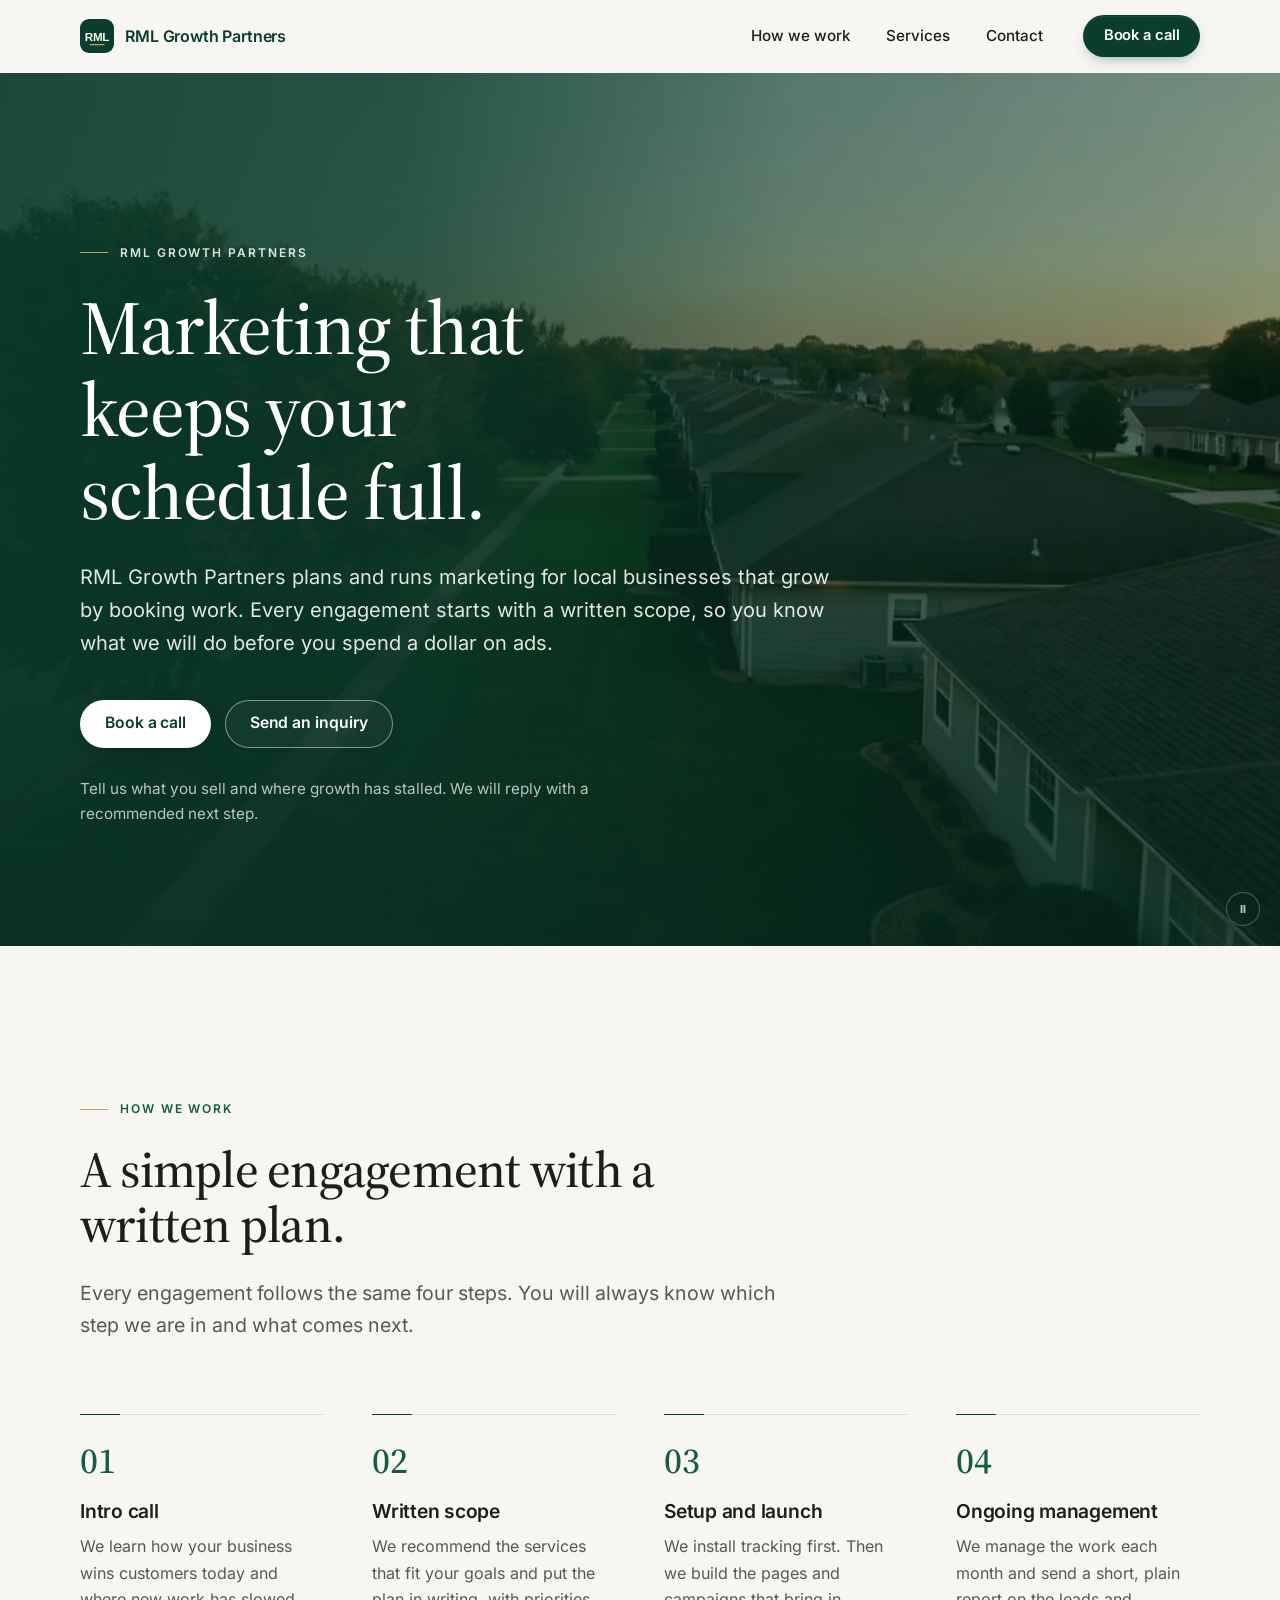
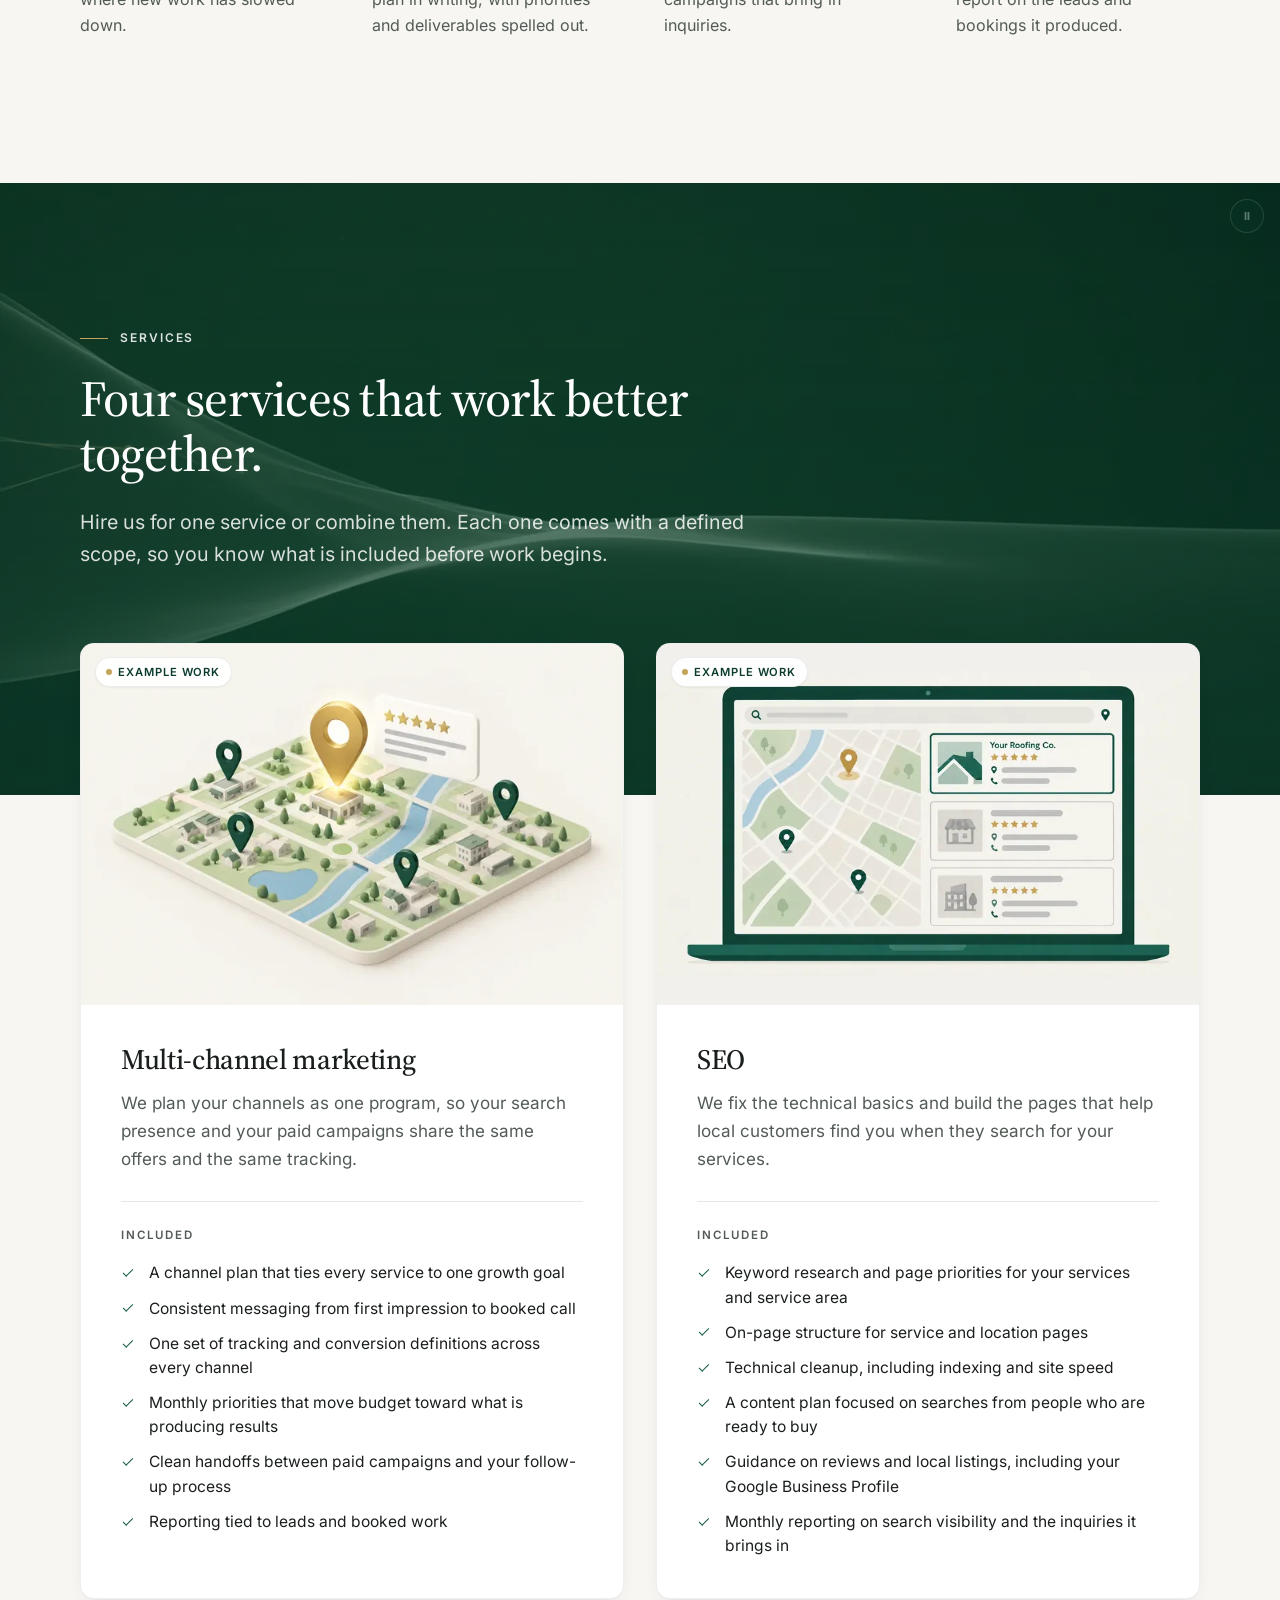
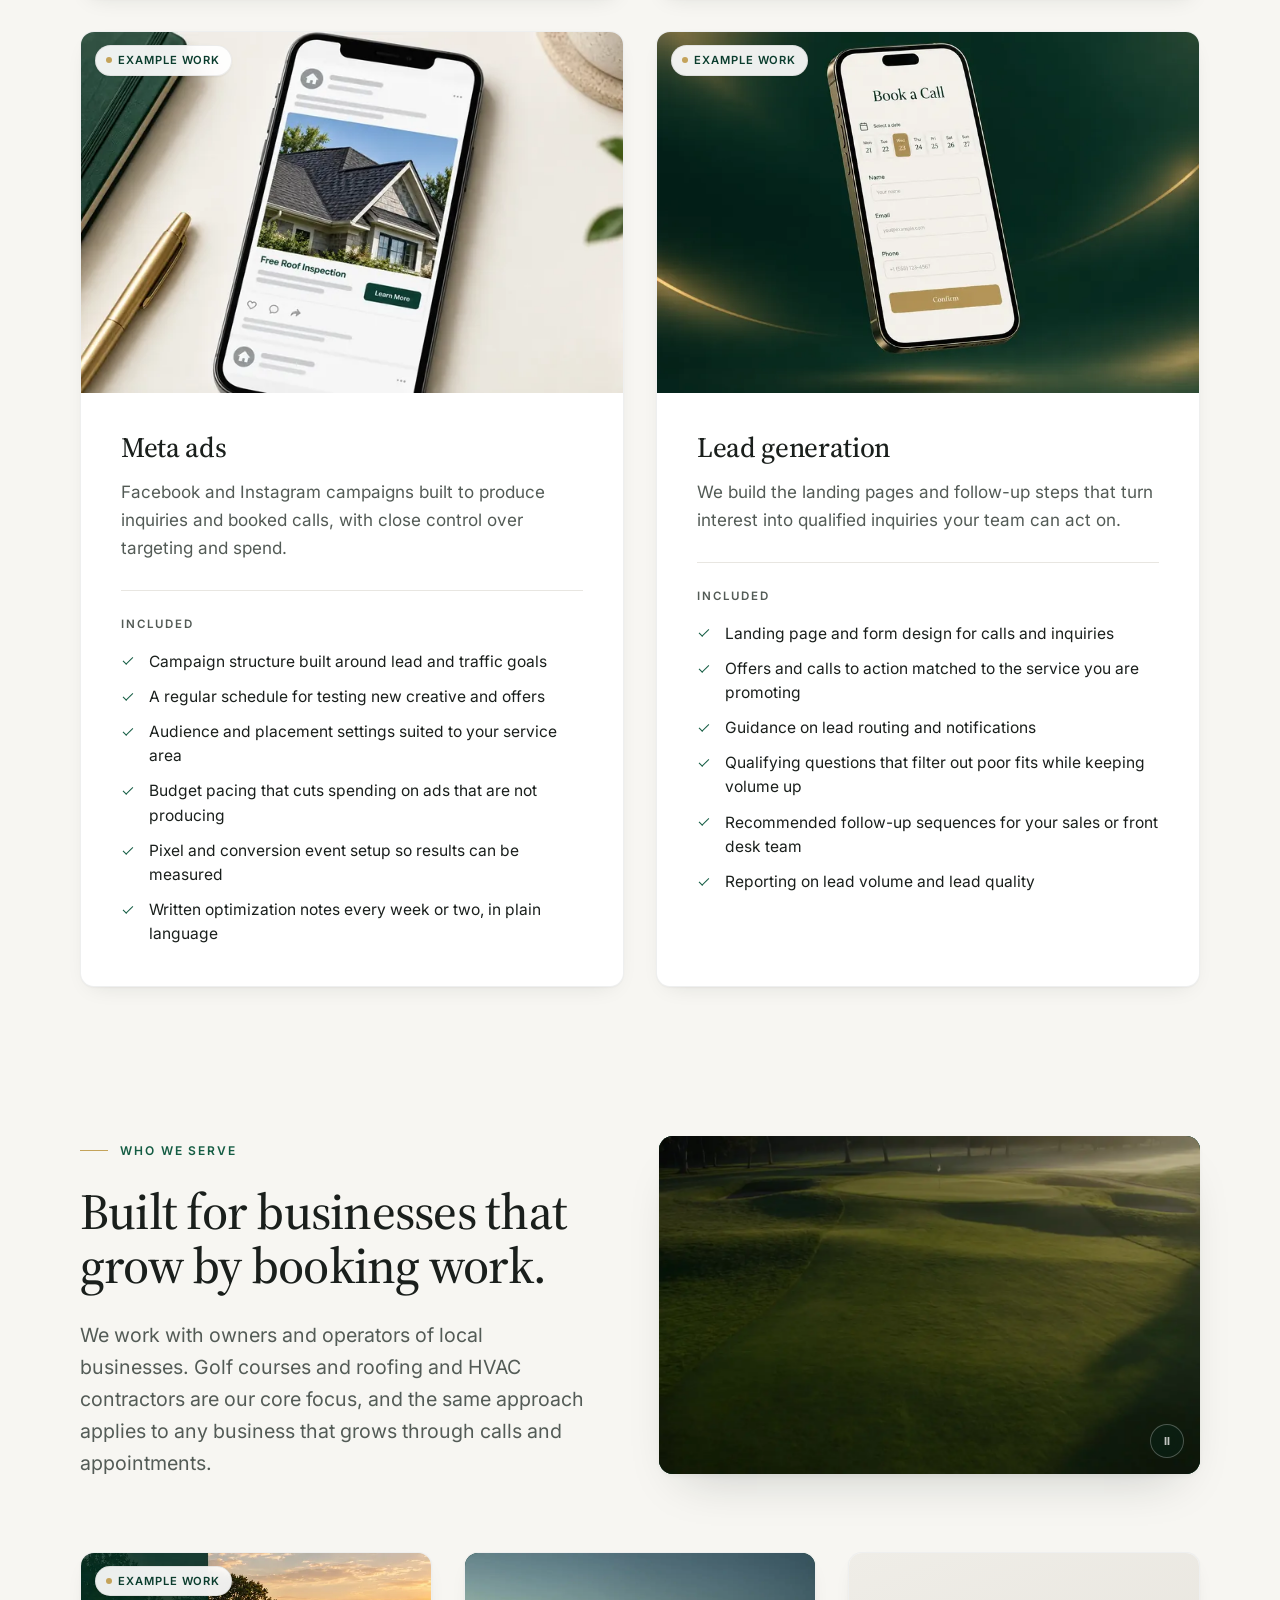
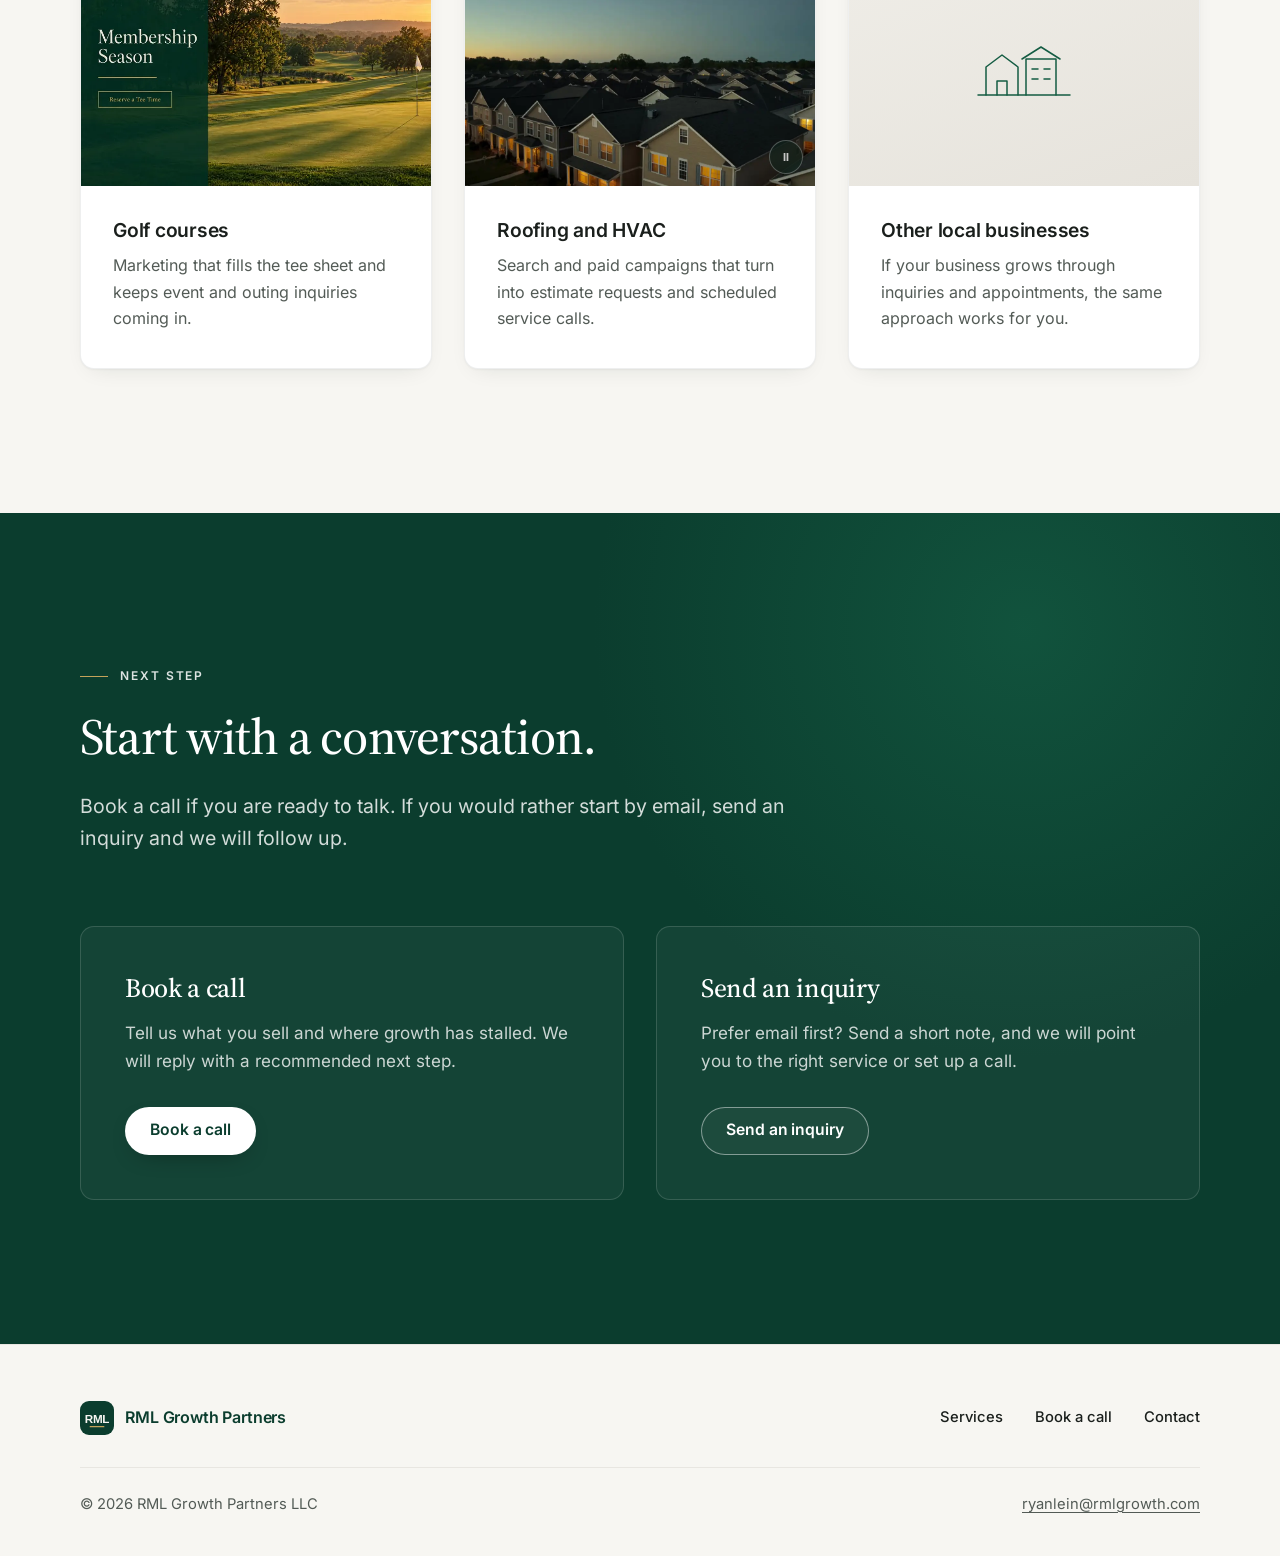
==== commit 6a3a9af0: "Hero: new homes roofing HVAC loop (native loop), left weighted scrim; golf loop moved to Who we serv" ====
--- a/index.html
+++ b/index.html
@@ -3,6 +3,7 @@
 <head>
   <meta charset="utf-8">
   <meta name="viewport" content="width=device-width, initial-scale=1">
+  <script>document.documentElement.classList.add("js");</script>
   <title>RML Growth Partners | Marketing for Local Businesses</title>
   <meta name="description" content="RML Growth Partners plans and runs SEO, Meta ads, and lead generation for local businesses. Every engagement starts with a written scope.">
   <meta name="theme-color" content="#0B3D2E">
@@ -11,7 +12,7 @@
   <meta property="og:title" content="RML Growth Partners | Marketing for Local Businesses">
   <meta property="og:description" content="RML Growth Partners plans and runs SEO, Meta ads, and lead generation for local businesses. Every engagement starts with a written scope.">
   <link rel="icon" type="image/svg+xml" href="./assets/favicon.svg">
-  <link rel="preload" as="image" href="./assets/video/hero-golf-fairway-loop-poster.webp" fetchpriority="high">
+  <link rel="preload" as="image" href="./assets/video/hero-homes-roofing-hvac-loop-poster.webp" fetchpriority="high">
   <link rel="preload" href="./assets/fonts/inter-latin-var.woff2" as="font" type="font/woff2" crossorigin>
   <link rel="preload" href="./assets/fonts/source-serif-4-latin-var.woff2" as="font" type="font/woff2" crossorigin>
   <link rel="stylesheet" href="./styles.css">
@@ -40,9 +41,9 @@
   <main id="main">
     <section class="hero" aria-labelledby="hero-title">
       <div class="hero-media">
-        <div class="loop-video is-hero" data-loop-video>
-            <video muted playsinline loop preload="none" aria-hidden="true" tabindex="-1" poster="./assets/video/hero-golf-fairway-loop-poster.webp" data-src-hd="./assets/video/hero-golf-fairway-loop-1080p.mp4">
-              <source src="./assets/video/hero-golf-fairway-loop-720p.mp4" type="video/mp4">
+        <div class="loop-video is-hero" data-loop-video data-native-loop>
+            <video muted playsinline loop preload="none" aria-hidden="true" tabindex="-1" poster="./assets/video/hero-homes-roofing-hvac-loop-poster.webp" data-src-hd="./assets/video/hero-homes-roofing-hvac-loop-1080p.mp4">
+              <source src="./assets/video/hero-homes-roofing-hvac-loop-720p.mp4" type="video/mp4">
             </video>
             <button class="video-toggle" type="button" aria-label="Pause video" hidden>
               <svg viewBox="0 0 24 24" width="14" height="14" aria-hidden="true"><path class="i-pause" d="M8 5h3v14H8zM13 5h3v14h-3z" fill="currentColor"/><path class="i-play" d="M8 5l11 7-11 7z" fill="currentColor"/></svg>
@@ -113,7 +114,7 @@
         <div class="service-grid">
         <article class="service-card reveal" id="multi-channel" aria-labelledby="multi-channel-title">
           <figure class="card-media ">
-            <img class="" src="./assets/img/local-seo-map-pack-iso-800.webp" srcset="./assets/img/local-seo-map-pack-iso-800.webp 800w, ./assets/img/local-seo-map-pack-iso-1400.webp 1400w" sizes="(min-width: 960px) 540px, (min-width: 640px) 90vw, 100vw" width="1400" height="792" loading="lazy" decoding="async" alt="Illustration of a town map with one highlighted location pin and a five-star review card."><span class="example-tag">Example work</span>
+            <img src="./assets/img/local-seo-map-pack-iso-800.webp" srcset="./assets/img/local-seo-map-pack-iso-800.webp 800w, ./assets/img/local-seo-map-pack-iso-1400.webp 1400w" sizes="(min-width: 960px) 540px, (min-width: 640px) 90vw, 100vw" width="1400" height="792" loading="lazy" decoding="async" alt="Illustration of a town map with one highlighted location pin and a five-star review card."><span class="example-tag">Example work</span>
           </figure>
           <div class="card-body">
             <h3 id="multi-channel-title">Multi-channel marketing</h3>
@@ -131,7 +132,7 @@
         </article>
         <article class="service-card reveal" id="seo" aria-labelledby="seo-title">
           <figure class="card-media media-contain media-light">
-            <img class="" src="./assets/img/local-seo-results-laptop-800.webp" srcset="./assets/img/local-seo-results-laptop-800.webp 800w, ./assets/img/local-seo-results-laptop-1400.webp 1400w" sizes="(min-width: 960px) 540px, (min-width: 640px) 90vw, 100vw" width="1400" height="792" loading="lazy" decoding="async" alt="Illustration of a local search results page with a business in the top map listing."><span class="example-tag">Example work</span>
+            <img src="./assets/img/local-seo-results-laptop-800.webp" srcset="./assets/img/local-seo-results-laptop-800.webp 800w, ./assets/img/local-seo-results-laptop-1400.webp 1400w" sizes="(min-width: 960px) 540px, (min-width: 640px) 90vw, 100vw" width="1400" height="792" loading="lazy" decoding="async" alt="Illustration of a local search results page with a business in the top map listing."><span class="example-tag">Example work</span>
           </figure>
           <div class="card-body">
             <h3 id="seo-title">SEO</h3>
@@ -149,7 +150,7 @@
         </article>
         <article class="service-card reveal" id="meta-ads" aria-labelledby="meta-ads-title">
           <figure class="card-media ">
-            <img class="" src="./assets/img/meta-ads-roofing-phone-800.webp" srcset="./assets/img/meta-ads-roofing-phone-800.webp 800w, ./assets/img/meta-ads-roofing-phone-1400.webp 1400w" sizes="(min-width: 960px) 540px, (min-width: 640px) 90vw, 100vw" width="1400" height="792" loading="lazy" decoding="async" alt="Example of a sponsored social ad for a local roofing company, shown on a phone."><span class="example-tag">Example work</span>
+            <img src="./assets/img/meta-ads-roofing-phone-800.webp" srcset="./assets/img/meta-ads-roofing-phone-800.webp 800w, ./assets/img/meta-ads-roofing-phone-1400.webp 1400w" sizes="(min-width: 960px) 540px, (min-width: 640px) 90vw, 100vw" width="1400" height="792" loading="lazy" decoding="async" alt="Example of a sponsored social ad for a local roofing company, shown on a phone."><span class="example-tag">Example work</span>
           </figure>
           <div class="card-body">
             <h3 id="meta-ads-title">Meta ads</h3>
@@ -167,7 +168,7 @@
         </article>
         <article class="service-card reveal" id="lead-gen" aria-labelledby="lead-gen-title">
           <figure class="card-media media-dark">
-            <img class="" src="./assets/img/lead-form-phone-booking-800.webp" srcset="./assets/img/lead-form-phone-booking-800.webp 800w, ./assets/img/lead-form-phone-booking-1400.webp 1400w" sizes="(min-width: 960px) 540px, (min-width: 640px) 90vw, 100vw" width="1400" height="1045" loading="lazy" decoding="async" alt="Mobile booking form with a date picker and contact fields."><span class="example-tag">Example work</span>
+            <img src="./assets/img/lead-form-phone-booking-800.webp" srcset="./assets/img/lead-form-phone-booking-800.webp 800w, ./assets/img/lead-form-phone-booking-1400.webp 1400w" sizes="(min-width: 960px) 540px, (min-width: 640px) 90vw, 100vw" width="1400" height="1045" loading="lazy" decoding="async" alt="Mobile booking form with a date picker and contact fields."><span class="example-tag">Example work</span>
           </figure>
           <div class="card-body">
             <h3 id="lead-gen-title">Lead generation</h3>
@@ -189,10 +190,22 @@
 
     <section class="section" id="who-we-serve" aria-labelledby="serve-title">
       <div class="container">
-        <div class="section-head">
-          <p class="kicker">Who we serve</p>
-          <h2 id="serve-title">Built for businesses that grow by booking work.</h2>
-          <p class="lead">We work with owners and operators of local businesses. Golf courses and roofing and HVAC contractors are our core focus, and the same approach applies to any business that grows through calls and appointments.</p>
+        <div class="serve-head">
+          <div class="section-head">
+            <p class="kicker">Who we serve</p>
+            <h2 id="serve-title">Built for businesses that grow by booking work.</h2>
+            <p class="lead">We work with owners and operators of local businesses. Golf courses and roofing and HVAC contractors are our core focus, and the same approach applies to any business that grows through calls and appointments.</p>
+          </div>
+          <div class="serve-feature reveal">
+            <div class="loop-video is-feature" data-loop-video>
+            <video muted playsinline loop preload="none" aria-hidden="true" tabindex="-1" poster="./assets/video/hero-golf-fairway-loop-poster.webp" data-src-hd="./assets/video/hero-golf-fairway-loop-1080p.mp4">
+              <source src="./assets/video/hero-golf-fairway-loop-720p.mp4" type="video/mp4">
+            </video>
+            <button class="video-toggle" type="button" aria-label="Pause video" hidden>
+              <svg viewBox="0 0 24 24" width="14" height="14" aria-hidden="true"><path class="i-pause" d="M8 5h3v14H8zM13 5h3v14h-3z" fill="currentColor"/><path class="i-play" d="M8 5l11 7-11 7z" fill="currentColor"/></svg>
+            </button>
+          </div>
+          </div>
         </div>
         <div class="serve-grid">
           <article class="serve-card reveal">
--- a/styles.css
+++ b/styles.css
@@ -129,7 +129,17 @@
 /* Hero */
 .hero { position: relative; isolation: isolate; color: var(--white); background: var(--green-900); min-height: min(88vh, 860px); display: flex; align-items: flex-end; overflow: hidden; }
 .hero-media { position: absolute; inset: 0; z-index: -1; }
-.hero-media::after { content: ""; position: absolute; inset: 0; background: linear-gradient(180deg, rgba(11, 61, 46, .52) 0%, rgba(11, 61, 46, .58) 45%, rgba(7, 42, 32, .82) 100%); pointer-events: none; z-index: 2; }
+/* Scrim in brand green. Mobile: text spans the width, so an even top to bottom wash.
+   Desktop: weighted to the left where the headline sits, lighter on the right so the footage reads. */
+.hero-media::after { content: ""; position: absolute; inset: 0; pointer-events: none; z-index: 2;
+  background: linear-gradient(180deg, rgba(11, 61, 46, .58) 0%, rgba(11, 61, 46, .66) 45%, rgba(7, 42, 32, .88) 100%); }
+@media (min-width: 768px) {
+  .hero-media::after {
+    background:
+      linear-gradient(180deg, rgba(7, 42, 32, 0) 55%, rgba(7, 42, 32, .5) 100%),
+      linear-gradient(90deg, rgba(11, 61, 46, .88) 0%, rgba(11, 61, 46, .78) 32%, rgba(11, 61, 46, .45) 62%, rgba(11, 61, 46, .3) 100%);
+  }
+}
 .hero-content { padding-top: 7rem; padding-bottom: 5rem; position: relative; z-index: 3; }
 @media (min-width: 768px) { .hero-content { padding-top: 10rem; padding-bottom: 7.5rem; } }
 .hero h1 { color: var(--white); max-width: 14ch; margin-bottom: 1.75rem; }
@@ -298,3 +308,10 @@
     .field-row > .field > label { align-self: end; }
   }
 }
+
+/* Who we serve: intro beside a featured golf loop */
+.serve-head { display: grid; gap: 2.5rem; margin-bottom: 3.5rem; }
+.serve-head .section-head { margin-bottom: 0; }
+@media (min-width: 1024px) { .serve-head { grid-template-columns: minmax(0, 1fr) minmax(0, 1.05fr); gap: 4rem; align-items: center; margin-bottom: 4.5rem; } }
+.serve-feature { position: relative; aspect-ratio: 16 / 10; border-radius: var(--radius); overflow: hidden; box-shadow: var(--shadow-lg); background: var(--green-900); }
+.serve-feature .loop-video { position: absolute; inset: 0; }
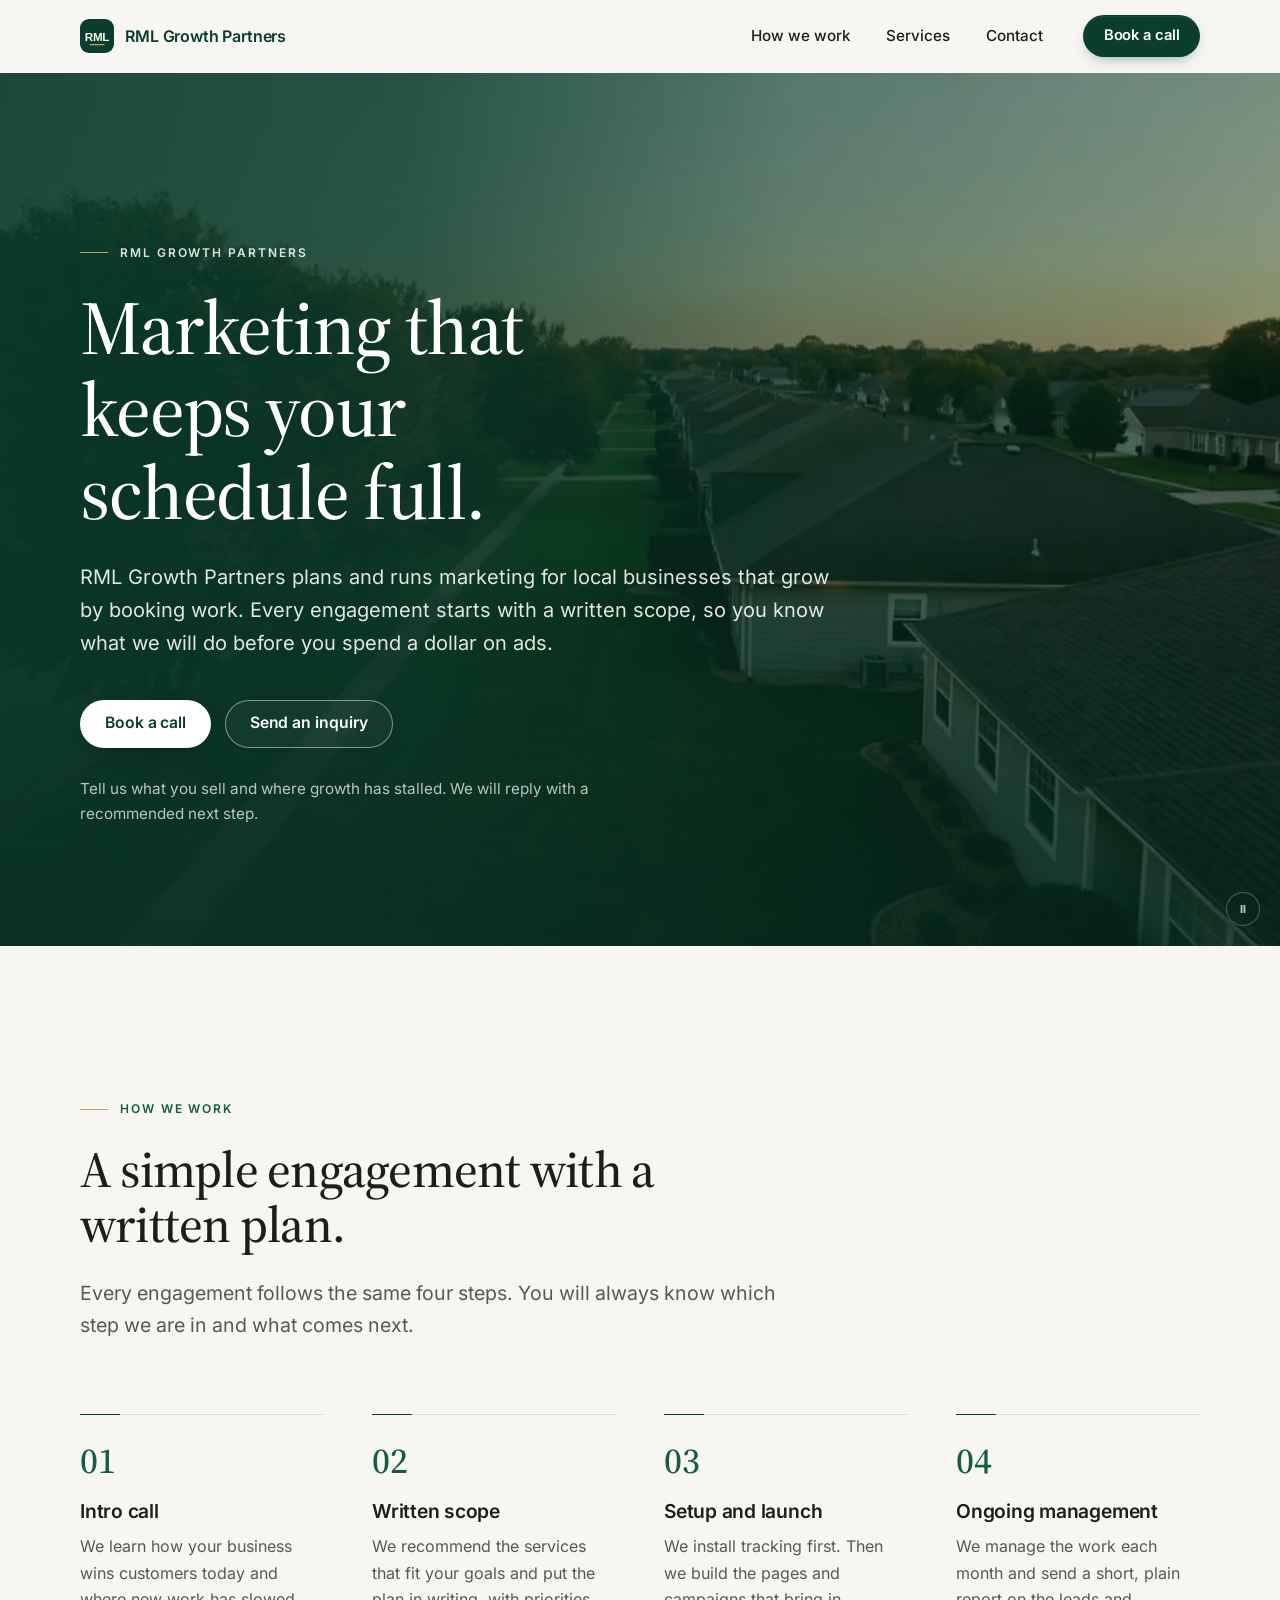
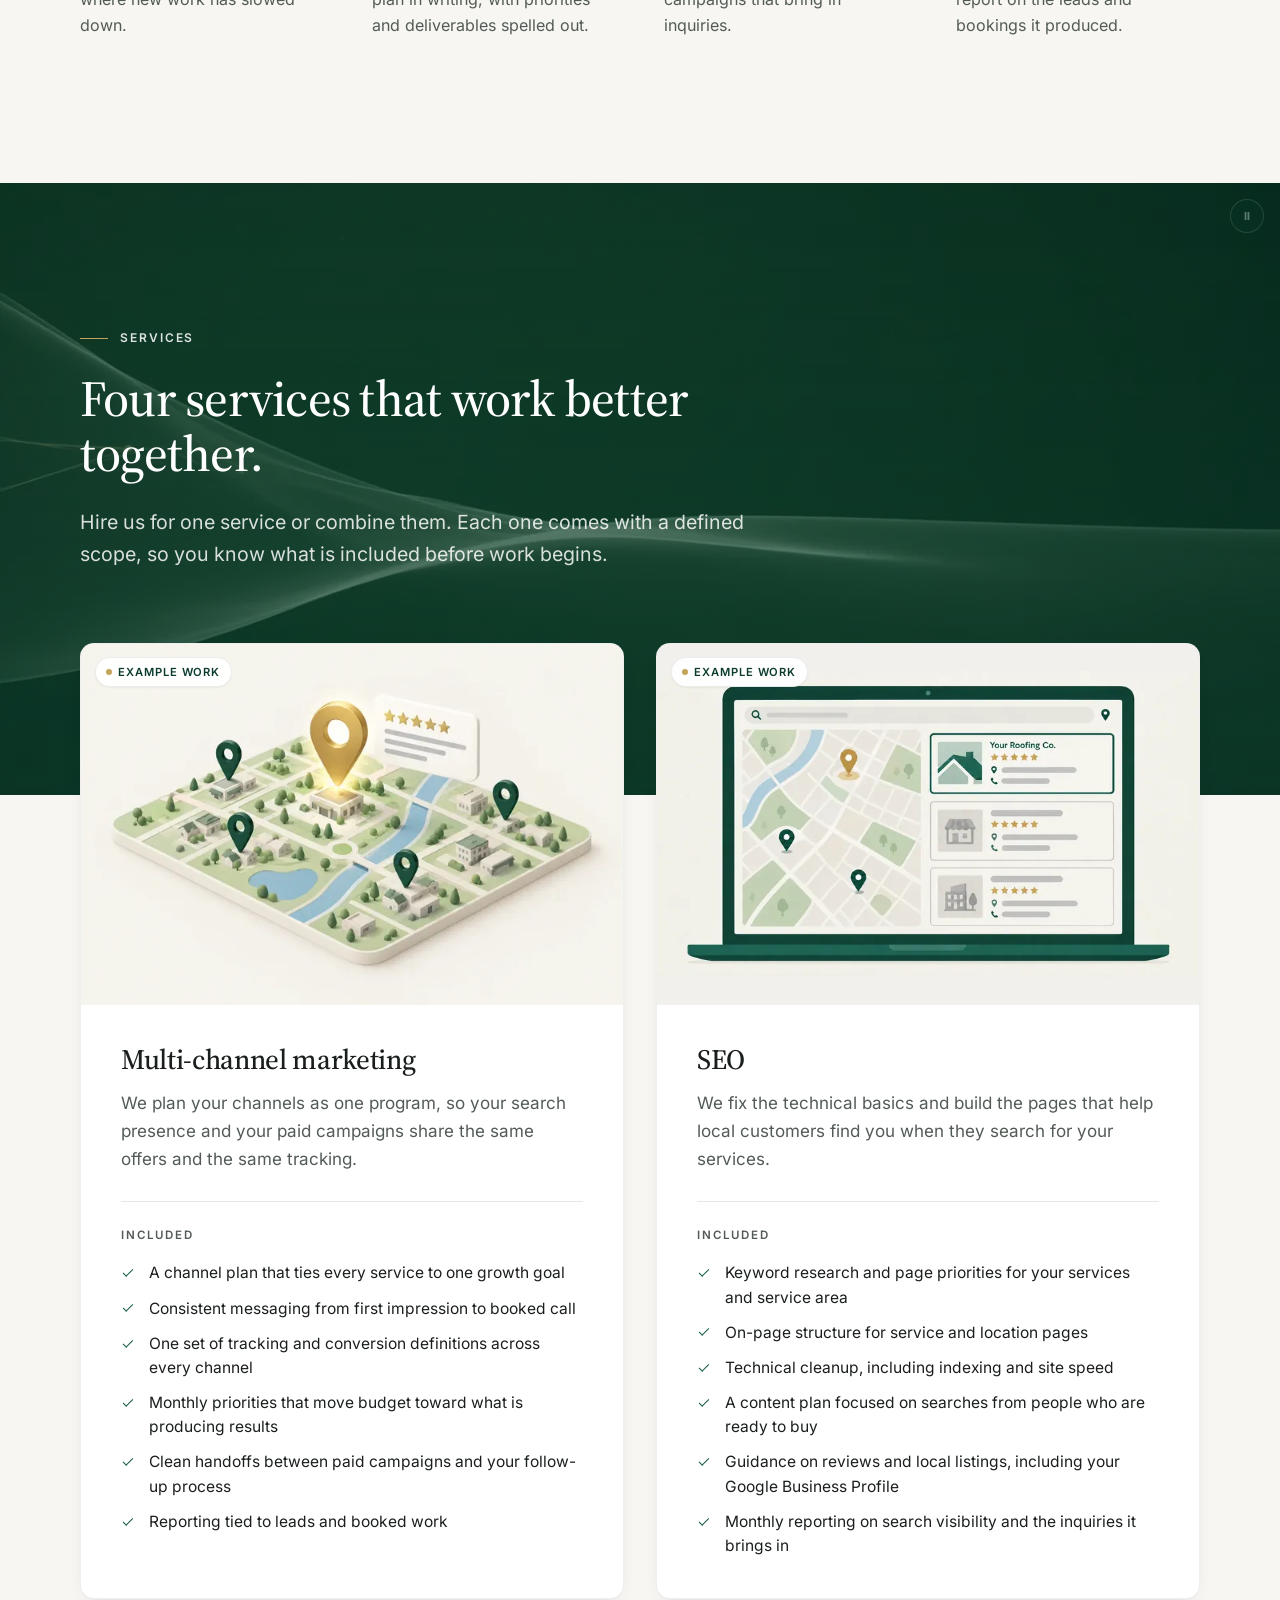
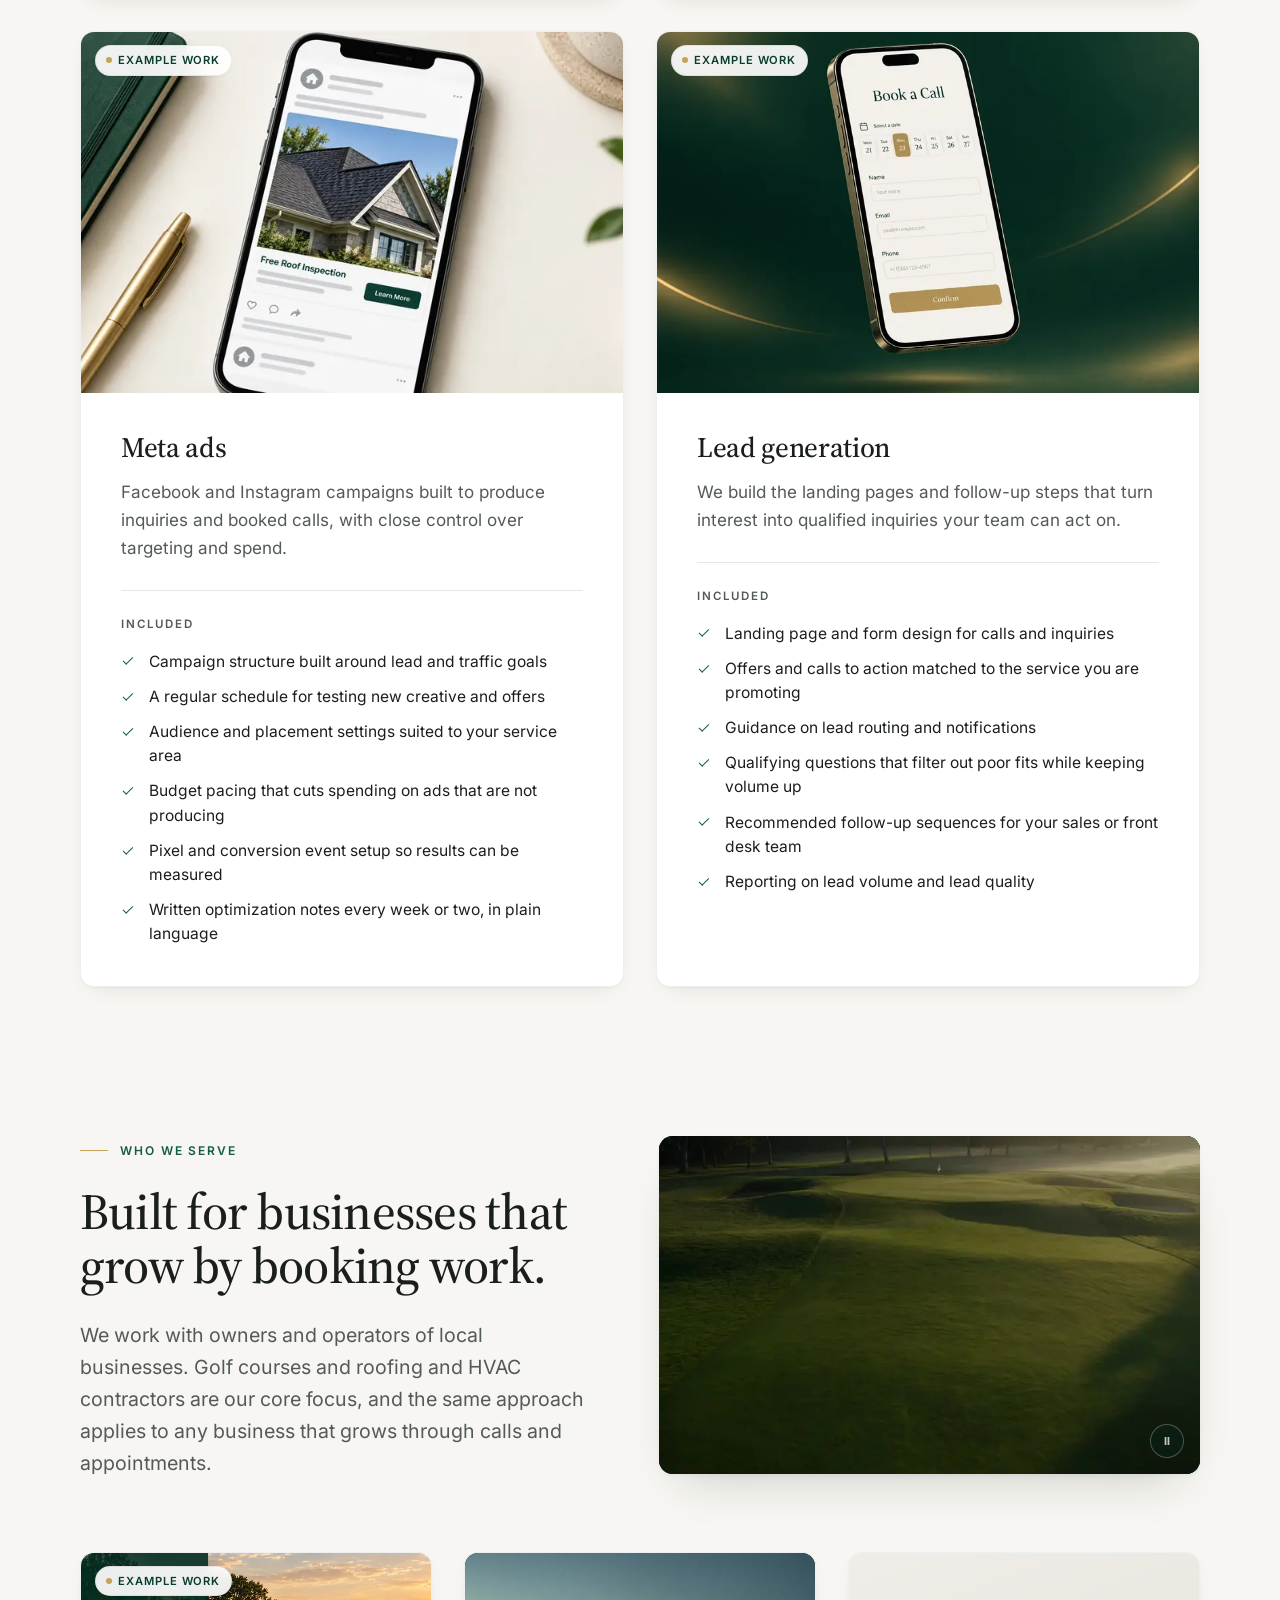
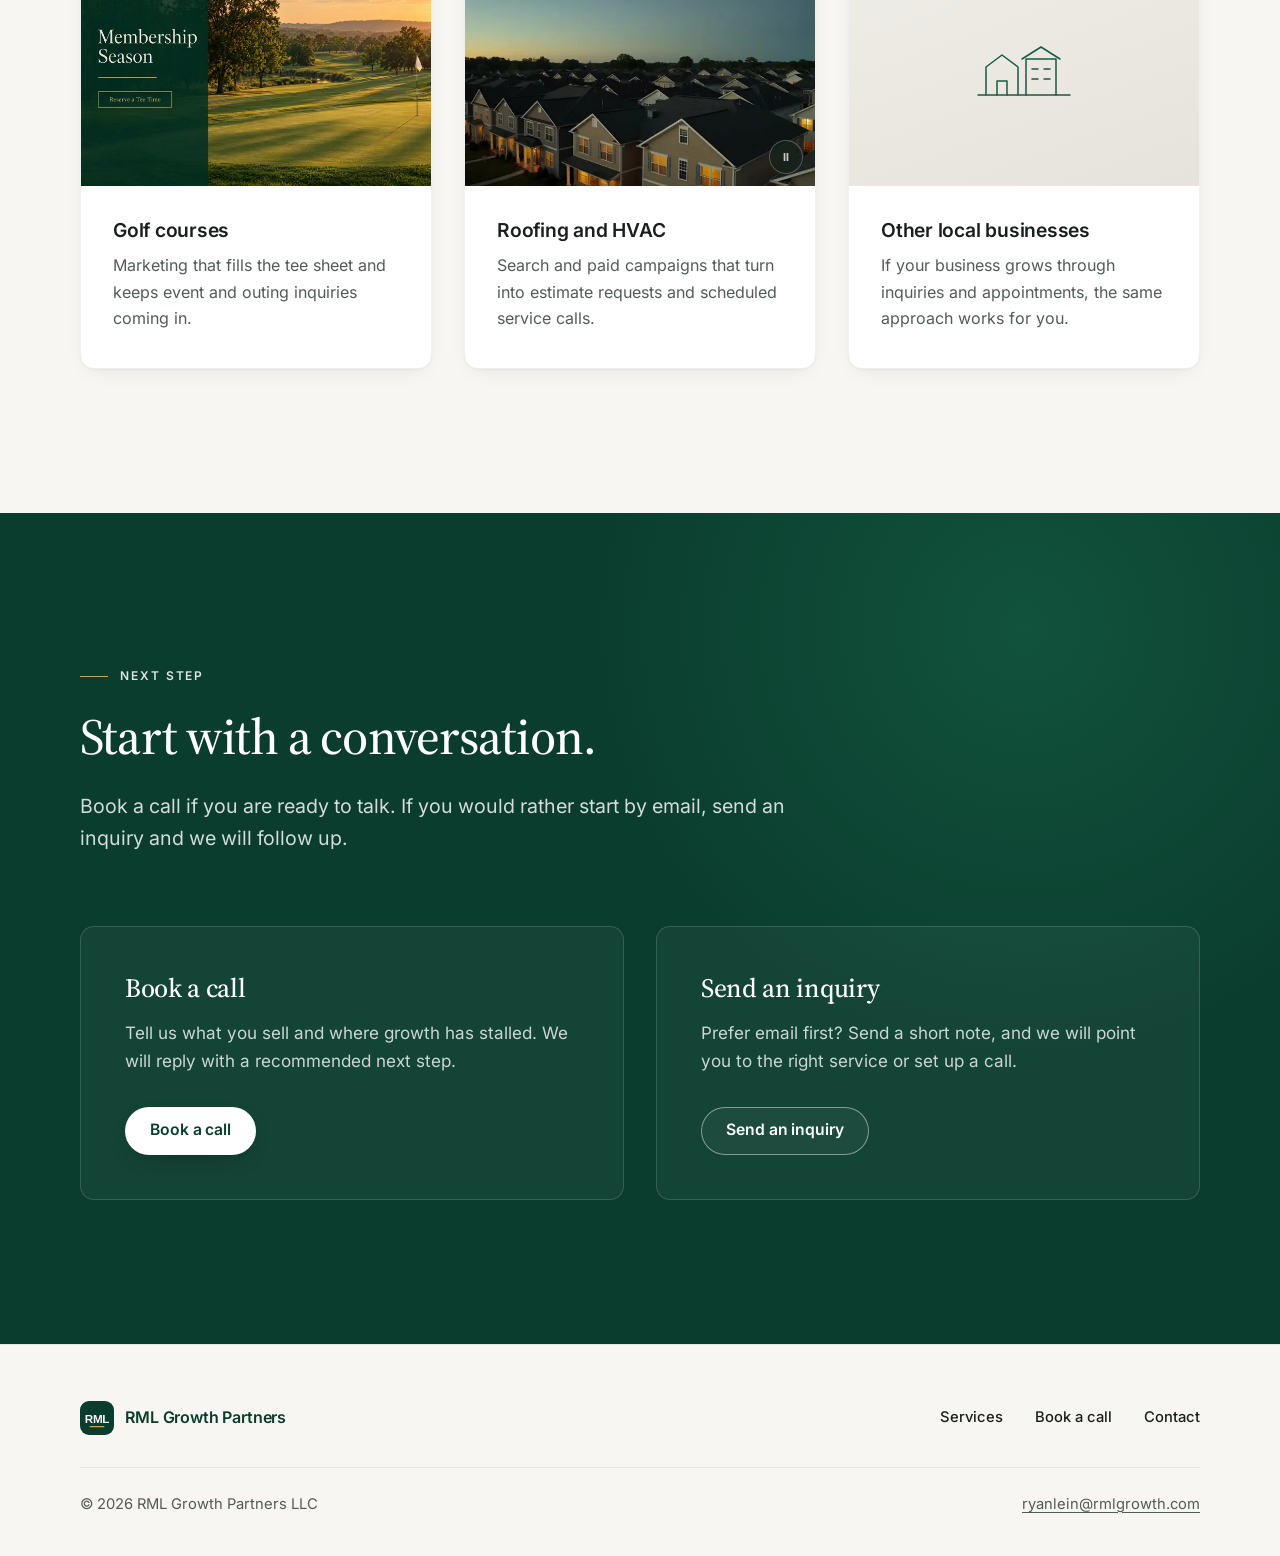
==== commit 5c93e49c: "Smaller posters for card and feature videos; comment and README tidy" ====
--- a/index.html
+++ b/index.html
@@ -198,7 +198,7 @@
           </div>
           <div class="serve-feature reveal">
             <div class="loop-video is-feature" data-loop-video>
-            <video muted playsinline loop preload="none" aria-hidden="true" tabindex="-1" poster="./assets/video/hero-golf-fairway-loop-poster.webp" data-src-hd="./assets/video/hero-golf-fairway-loop-1080p.mp4">
+            <video muted playsinline loop preload="none" aria-hidden="true" tabindex="-1" poster="./assets/video/hero-golf-fairway-loop-poster-800.webp" data-src-hd="./assets/video/hero-golf-fairway-loop-1080p.mp4">
               <source src="./assets/video/hero-golf-fairway-loop-720p.mp4" type="video/mp4">
             </video>
             <button class="video-toggle" type="button" aria-label="Pause video" hidden>
@@ -220,7 +220,7 @@
           <article class="serve-card reveal">
             <div class="card-media">
               <div class="loop-video is-card" data-loop-video>
-            <video muted playsinline loop preload="none" aria-hidden="true" tabindex="-1" poster="./assets/video/roofing-hvac-rooftops-dusk-loop-poster.webp" data-src-hd="./assets/video/roofing-hvac-rooftops-dusk-loop-1080p.mp4">
+            <video muted playsinline loop preload="none" aria-hidden="true" tabindex="-1" poster="./assets/video/roofing-hvac-rooftops-dusk-loop-poster-800.webp" data-src-hd="./assets/video/roofing-hvac-rooftops-dusk-loop-1080p.mp4">
               <source src="./assets/video/roofing-hvac-rooftops-dusk-loop-720p.mp4" type="video/mp4">
             </video>
             <button class="video-toggle" type="button" aria-label="Pause video" hidden>
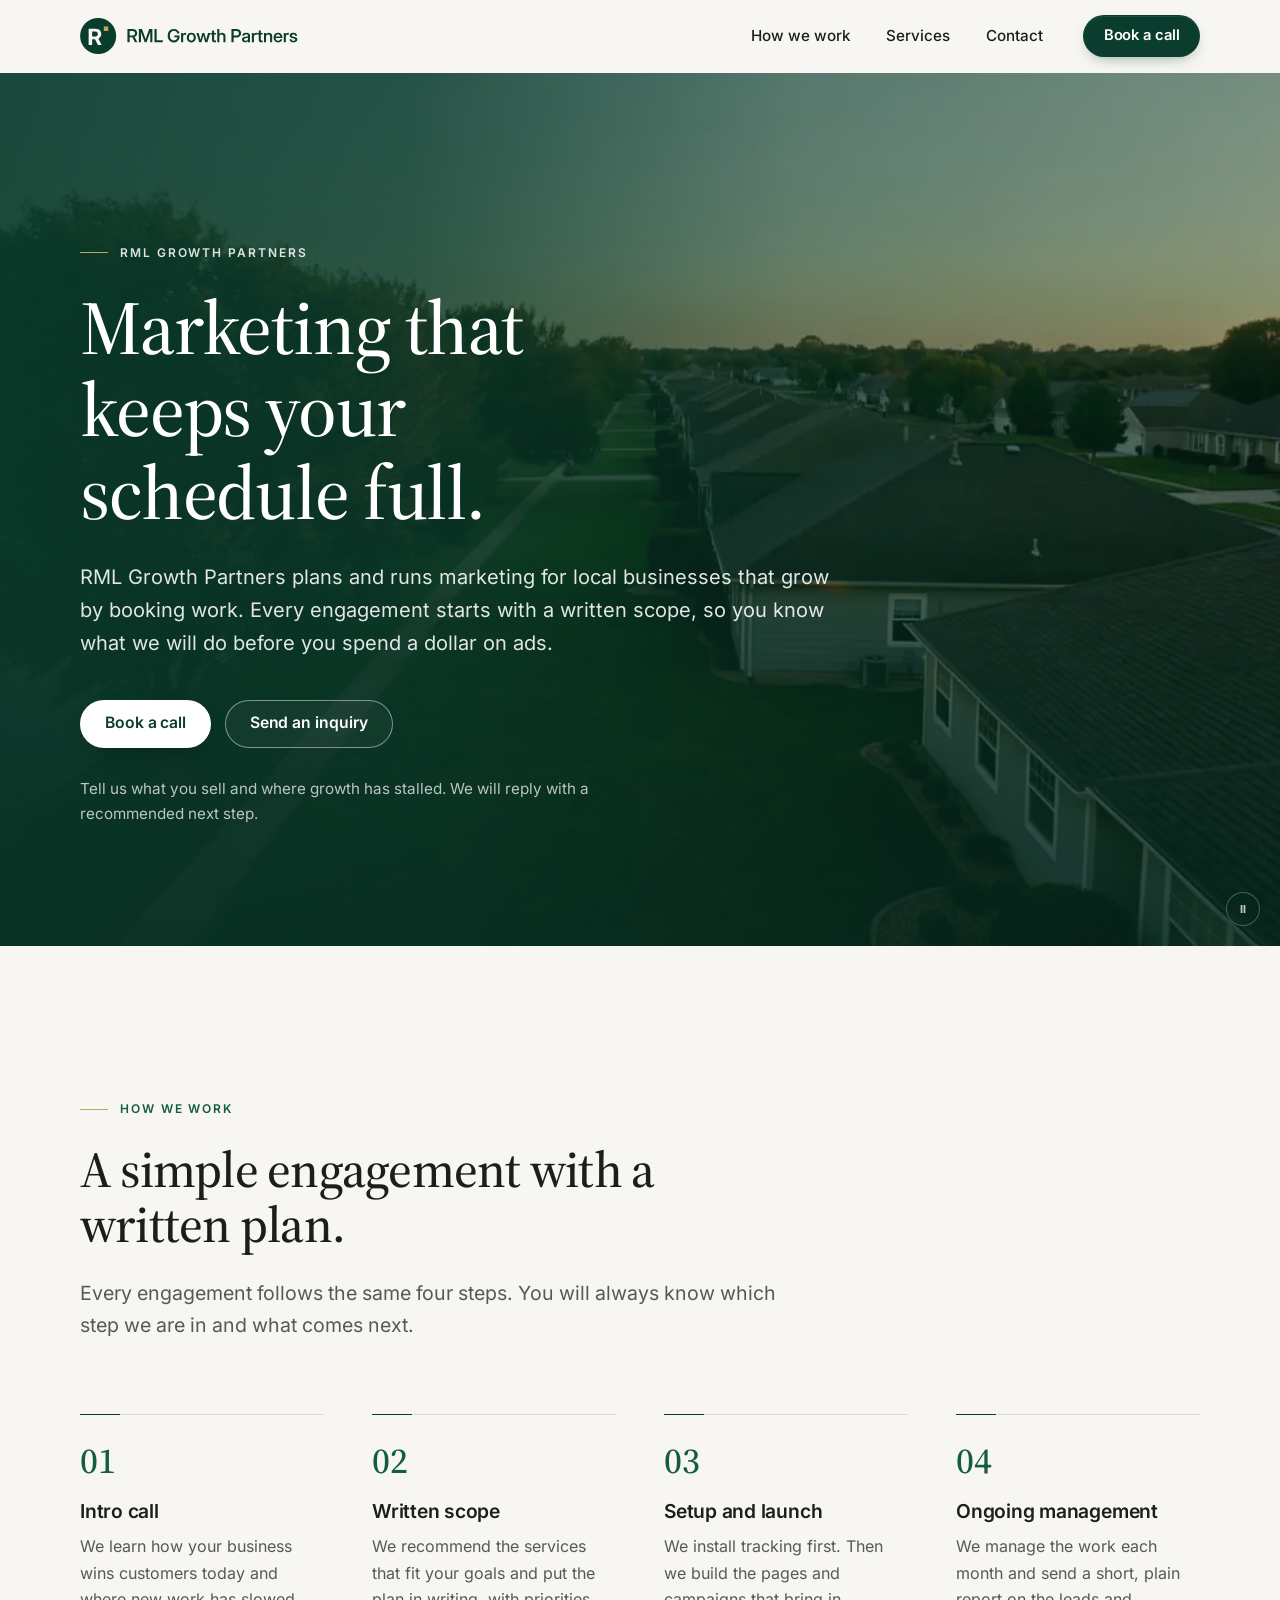
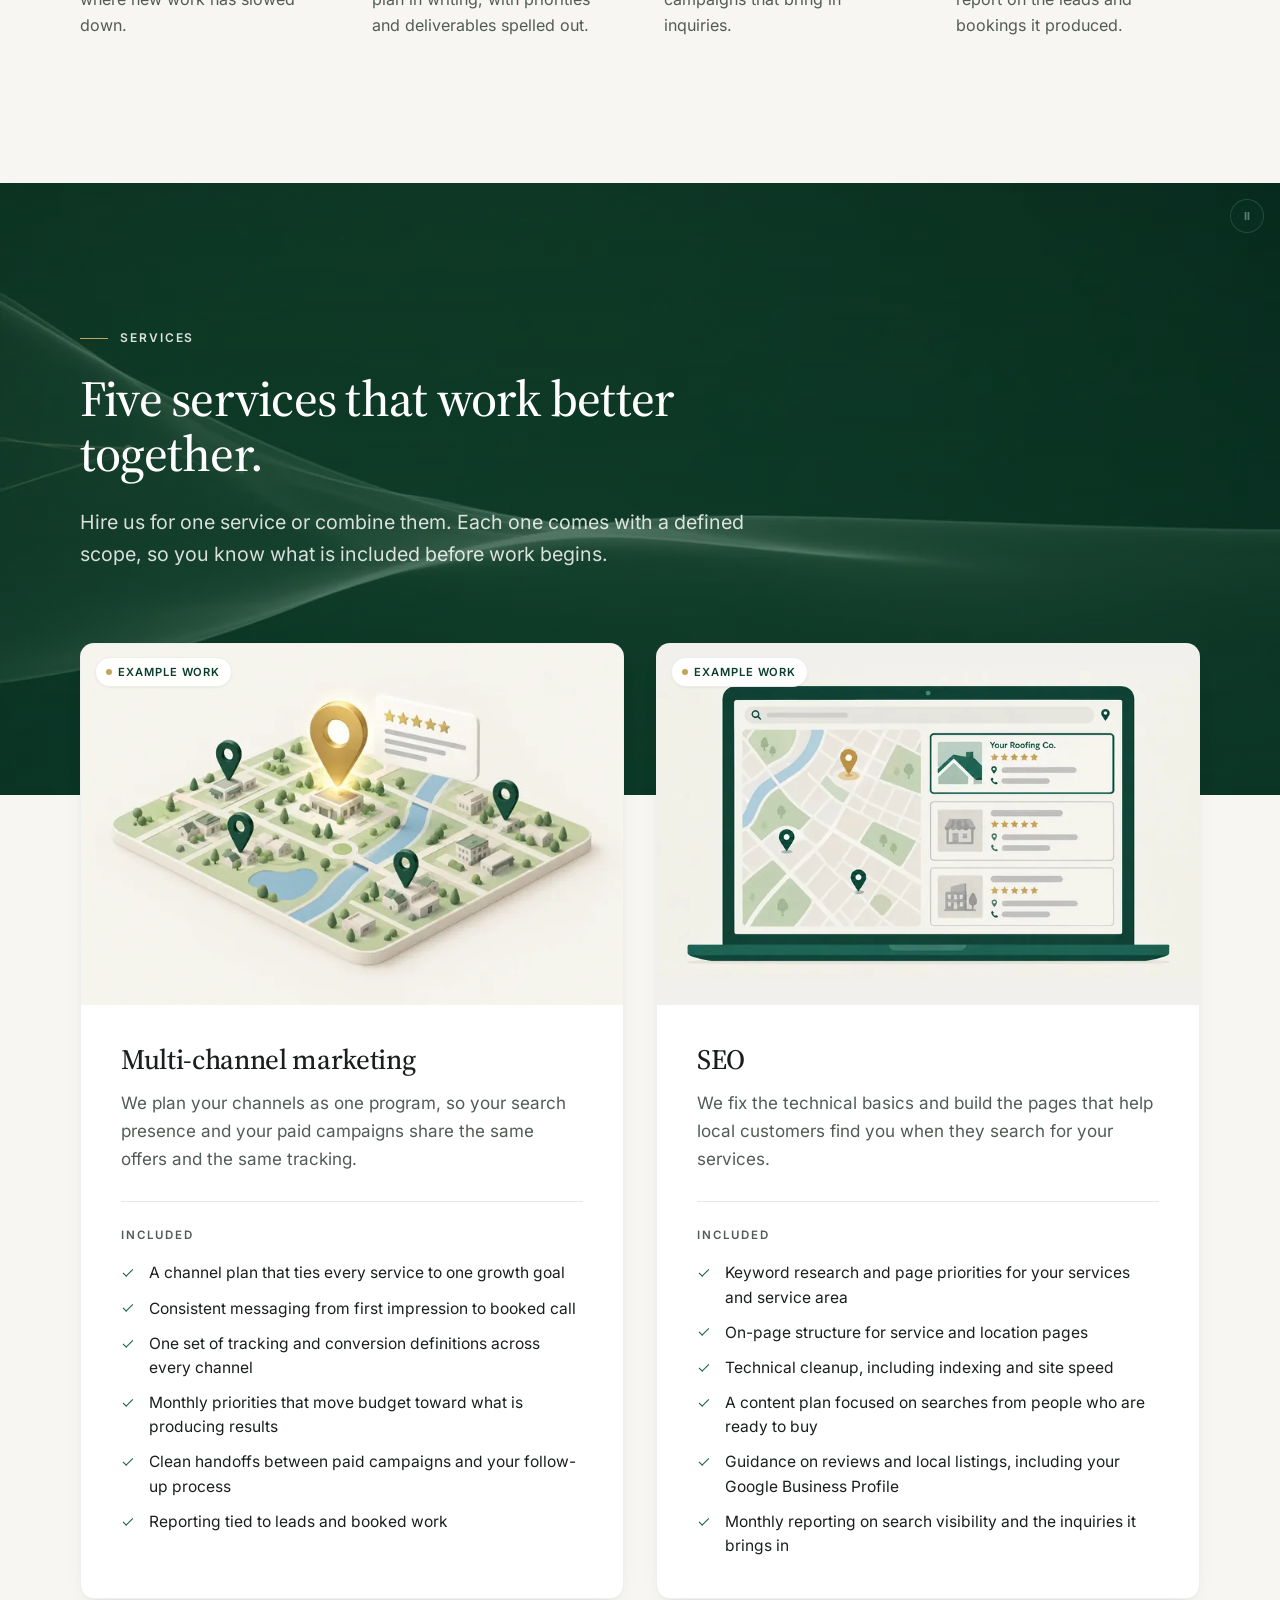
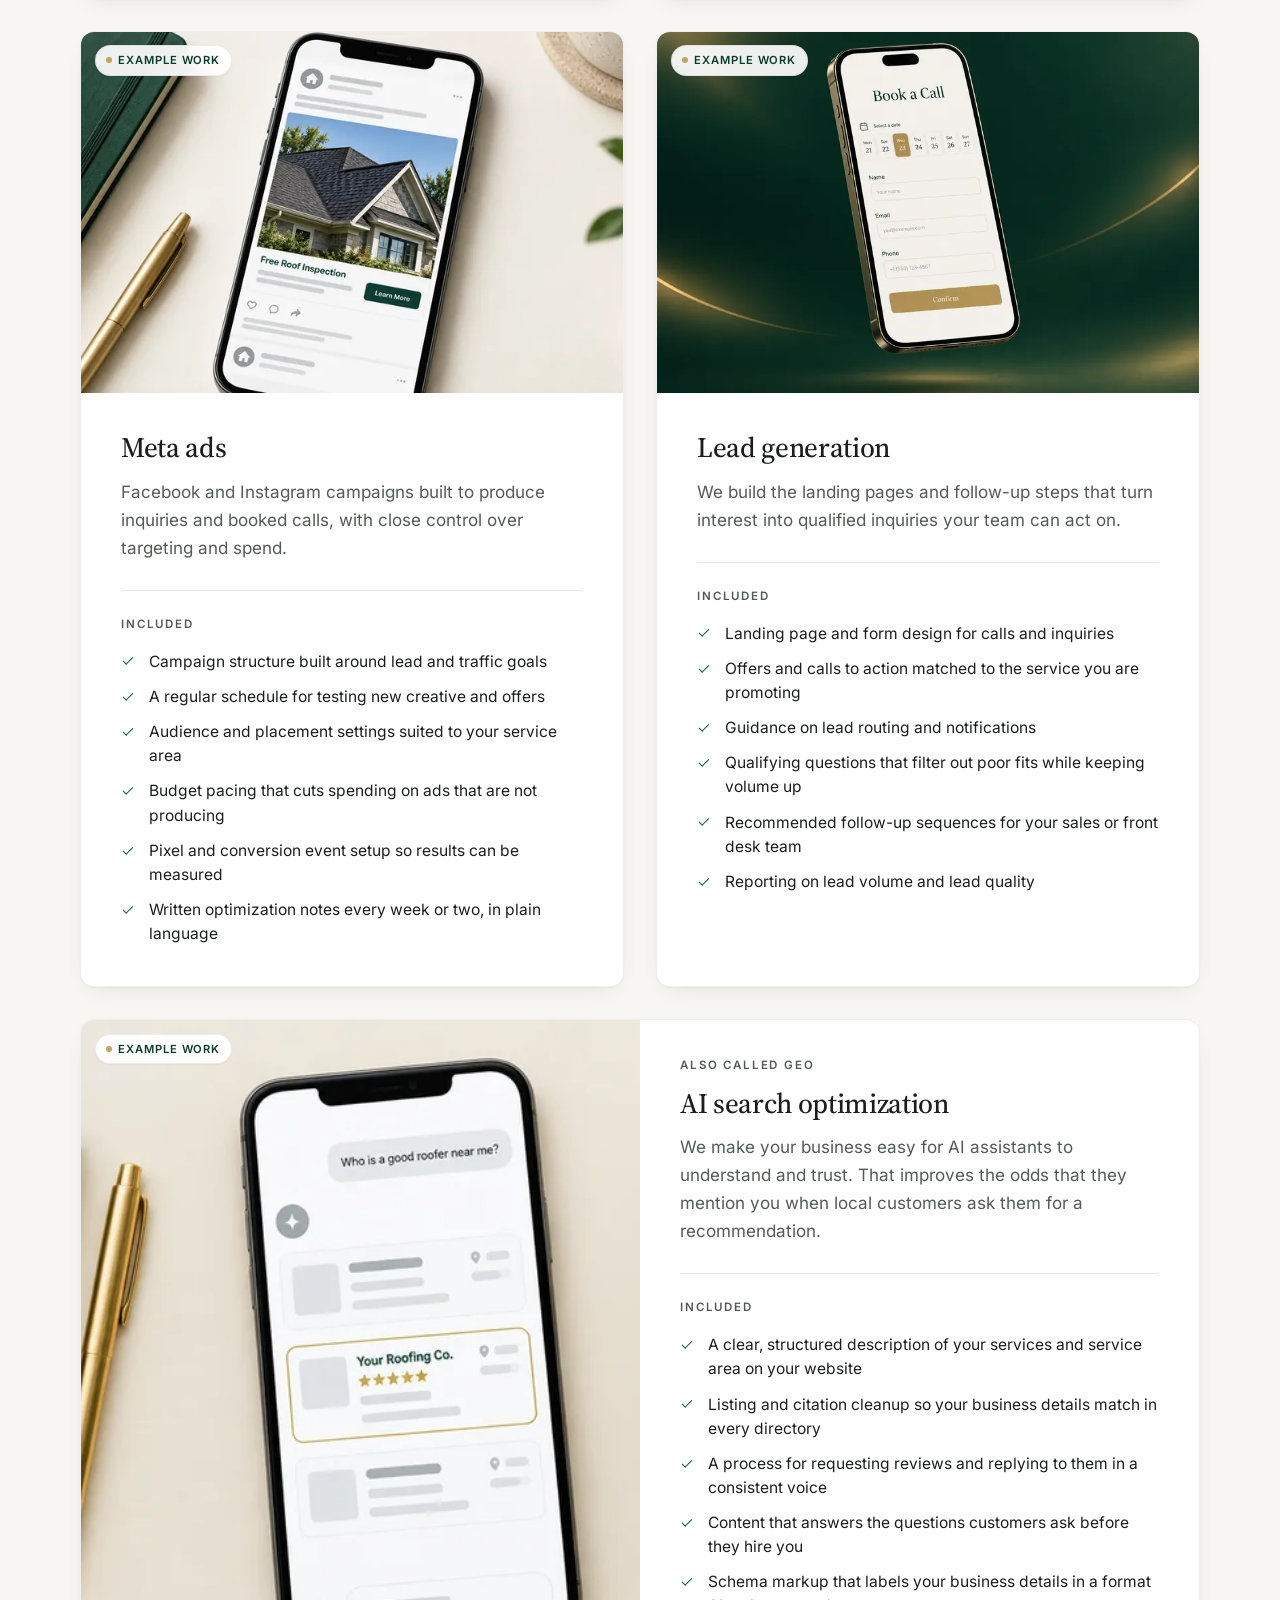
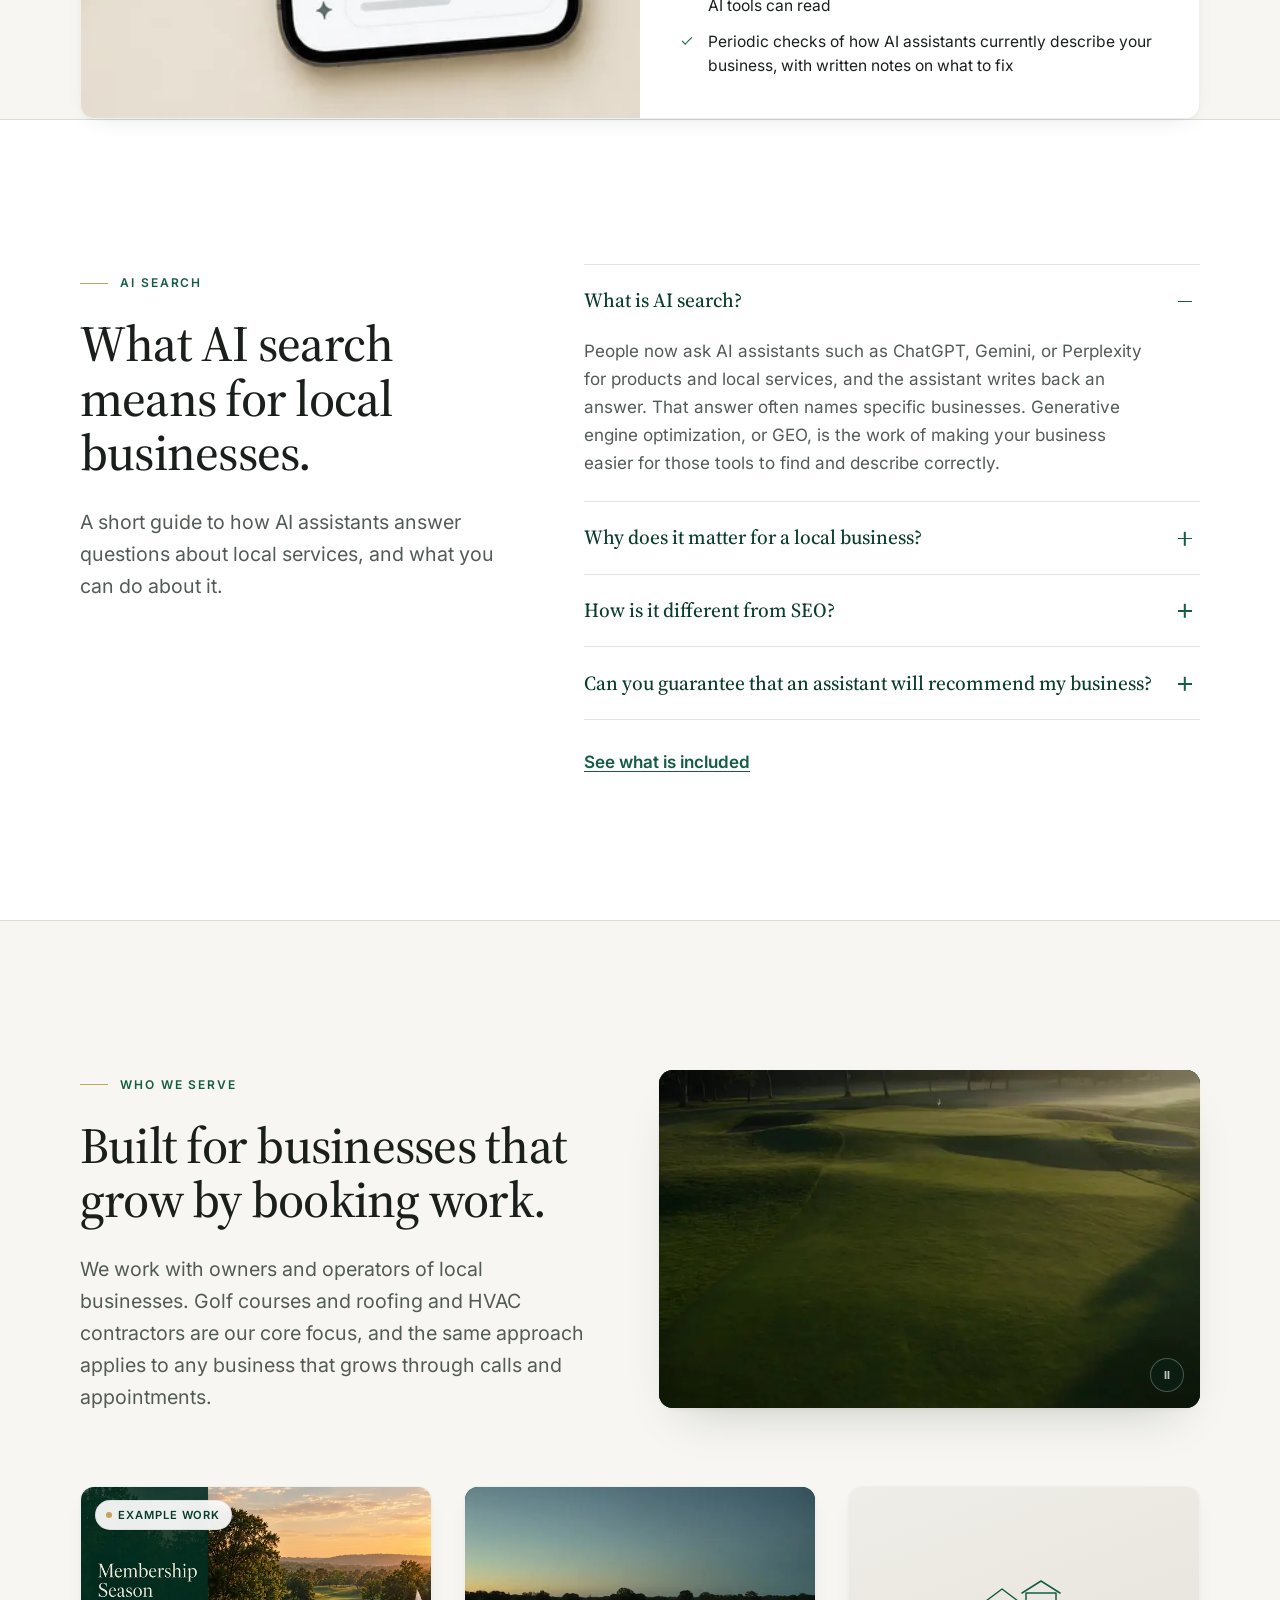
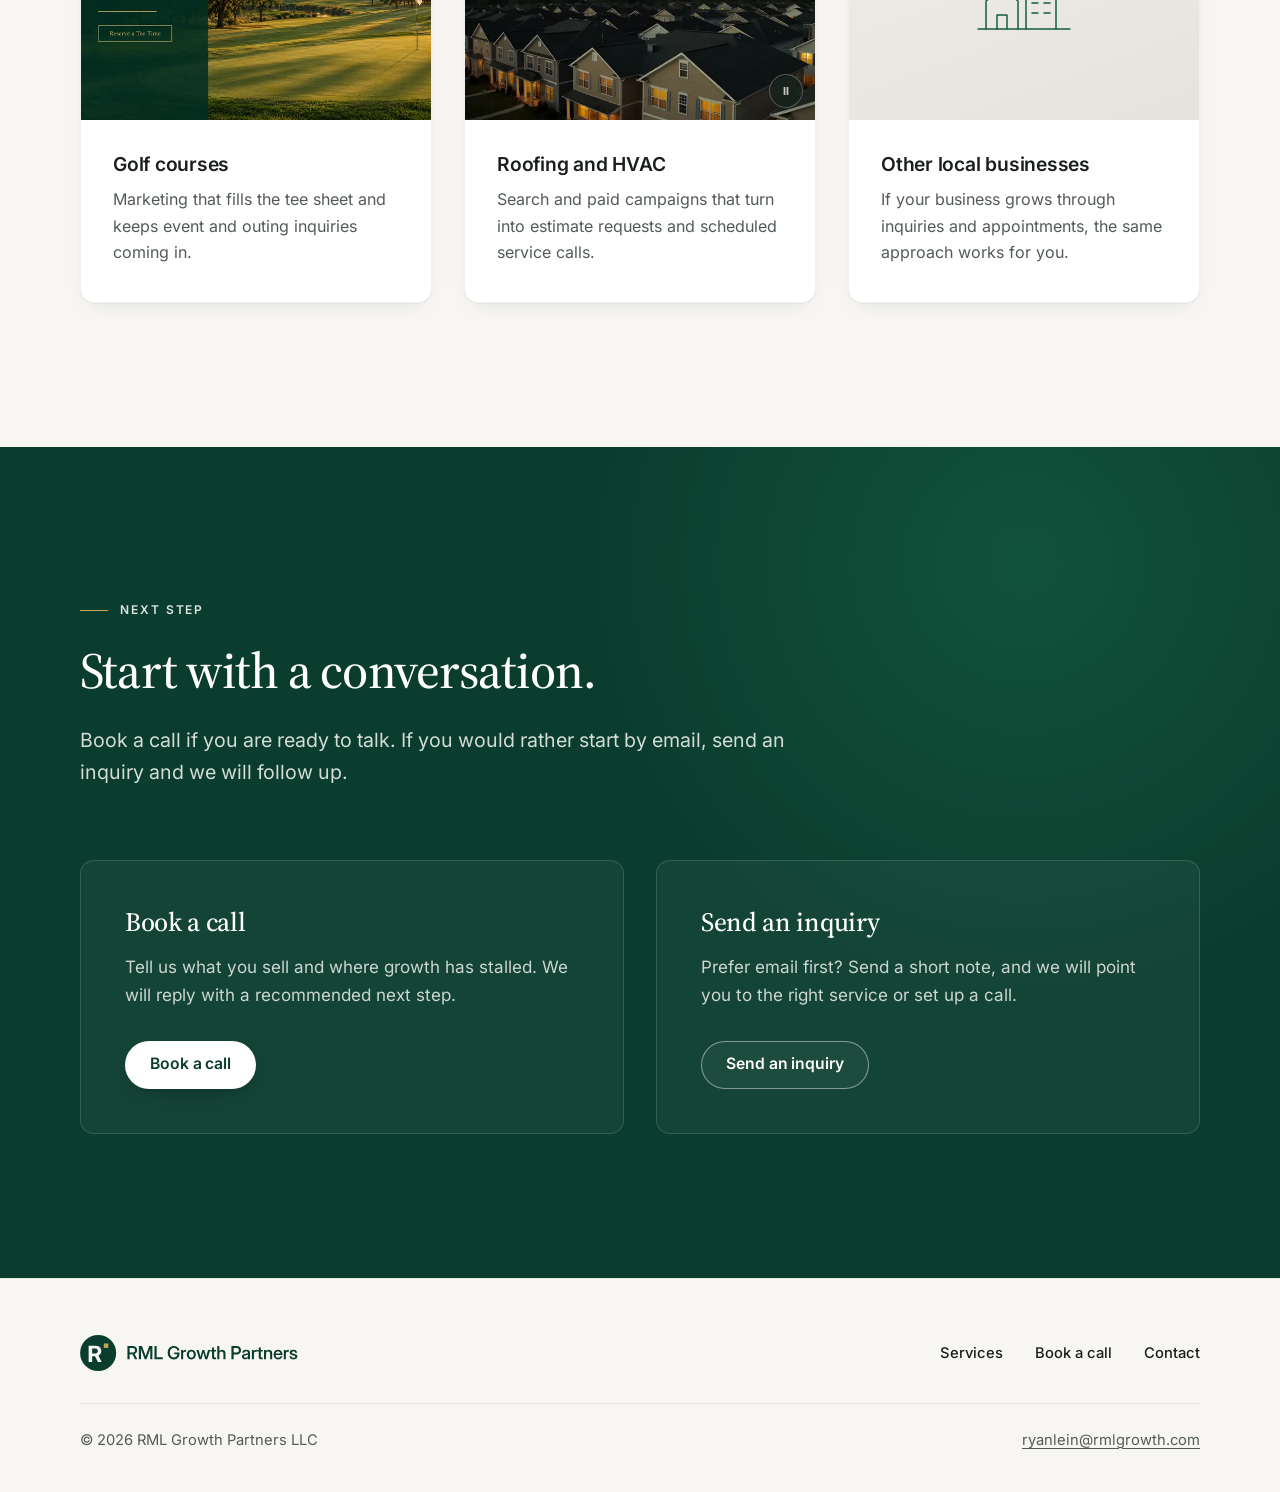
==== commit 441368c0: "v3: R mark logo and favicons, AI search optimization service and explainer" ====
--- a/index.html
+++ b/index.html
@@ -5,14 +5,18 @@
   <meta name="viewport" content="width=device-width, initial-scale=1">
   <script>document.documentElement.classList.add("js");</script>
   <title>RML Growth Partners | Marketing for Local Businesses</title>
-  <meta name="description" content="RML Growth Partners plans and runs SEO, Meta ads, and lead generation for local businesses. Every engagement starts with a written scope.">
+  <meta name="description" content="RML Growth Partners plans and runs SEO, AI search optimization, Meta ads, and lead generation for local businesses. Every engagement starts with a written scope.">
   <meta name="theme-color" content="#0B3D2E">
   <meta property="og:type" content="website">
   <meta property="og:site_name" content="RML Growth Partners">
   <meta property="og:title" content="RML Growth Partners | Marketing for Local Businesses">
-  <meta property="og:description" content="RML Growth Partners plans and runs SEO, Meta ads, and lead generation for local businesses. Every engagement starts with a written scope.">
-  <link rel="icon" type="image/svg+xml" href="./assets/favicon.svg">
+  <meta property="og:description" content="RML Growth Partners plans and runs SEO, AI search optimization, Meta ads, and lead generation for local businesses. Every engagement starts with a written scope.">
+  <link rel="icon" href="./assets/favicon.svg" type="image/svg+xml">
+  <link rel="icon" href="./assets/favicon-32.png" sizes="32x32" type="image/png">
+  <link rel="icon" href="./assets/favicon-16.png" sizes="16x16" type="image/png">
+  <link rel="apple-touch-icon" href="./assets/apple-touch-icon.png" sizes="180x180">
   <link rel="preload" as="image" href="./assets/video/hero-homes-roofing-hvac-loop-poster.webp" fetchpriority="high">
+  <script type="application/ld+json">{"@context":"https://schema.org","@type":"Organization","name":"RML Growth Partners","legalName":"RML Growth Partners LLC","url":"https://rmlgrowth.com/","email":"ryanlein@rmlgrowth.com","logo":"https://rmlgrowth.com/assets/apple-touch-icon.png","description":"RML Growth Partners plans and runs SEO, AI search optimization, Meta ads, and lead generation for local businesses. Every engagement starts with a written scope.","makesOffer":[{"@type":"Offer","itemOffered":{"@type":"Service","name":"Multi-channel marketing"}},{"@type":"Offer","itemOffered":{"@type":"Service","name":"SEO"}},{"@type":"Offer","itemOffered":{"@type":"Service","name":"Meta ads"}},{"@type":"Offer","itemOffered":{"@type":"Service","name":"Lead generation"}},{"@type":"Offer","itemOffered":{"@type":"Service","name":"AI search optimization"}}]}</script>
   <link rel="preload" href="./assets/fonts/inter-latin-var.woff2" as="font" type="font/woff2" crossorigin>
   <link rel="preload" href="./assets/fonts/source-serif-4-latin-var.woff2" as="font" type="font/woff2" crossorigin>
   <link rel="stylesheet" href="./styles.css">
@@ -22,8 +26,7 @@
   <header class="site-header">
     <div class="container header-inner">
       <a class="brand" href="./" aria-label="RML Growth Partners home">
-        <img class="brand-mark" src="./assets/favicon.svg" width="34" height="34" alt="">
-        <span class="brand-name">RML Growth Partners</span>
+        <img class="brand-logo" src="./assets/logo/r-mark-lockup-on-light.svg" width="218" height="36" alt="RML Growth Partners">
       </a>
       <button class="nav-toggle" type="button" aria-controls="site-nav" aria-expanded="false" aria-label="Open menu">
         <svg width="22" height="22" viewBox="0 0 24 24" fill="none" stroke="currentColor" stroke-width="1.7" stroke-linecap="round" aria-hidden="true"><path class="i-open" d="M4 7h16M4 12h16M4 17h16"/><path class="i-close" d="M6 6l12 12M18 6L6 18"/></svg>
@@ -106,7 +109,7 @@
           </div>
         <div class="container services-band-content">
           <p class="kicker kicker-light">Services</p>
-          <h2 id="services-title">Four services that work better together.</h2>
+          <h2 id="services-title">Five services that work better together.</h2>
           <p class="lead">Hire us for one service or combine them. Each one comes with a defined scope, so you know what is included before work begins.</p>
         </div>
       </div>
@@ -184,6 +187,56 @@
             </ul>
           </div>
         </article>
+        <article class="service-card service-card-wide reveal" id="ai-search" aria-labelledby="ai-search-title">
+          <figure class="card-media media-ai">
+            <img src="./assets/img/ai-search-assistant-phone-800.webp" width="800" height="533" loading="lazy" decoding="async" alt="Illustration of a phone showing an AI assistant answer that lists a local roofing company named Your Roofing Co."><span class="example-tag">Example work</span>
+          </figure>
+          <div class="card-body">
+            <p class="list-label card-label">Also called GEO</p>
+            <h3 id="ai-search-title">AI search optimization</h3>
+            <p>We make your business easy for AI assistants to understand and trust. That improves the odds that they mention you when local customers ask them for a recommendation.</p>
+            <p class="list-label">Included</p>
+            <ul class="checklist">
+              <li>A clear, structured description of your services and service area on your website</li>
+              <li>Listing and citation cleanup so your business details match in every directory</li>
+              <li>A process for requesting reviews and replying to them in a consistent voice</li>
+              <li>Content that answers the questions customers ask before they hire you</li>
+              <li>Schema markup that labels your business details in a format AI tools can read</li>
+              <li>Periodic checks of how AI assistants currently describe your business, with written notes on what to fix</li>
+            </ul>
+          </div>
+        </article>
+        </div>
+      </div>
+    </section>
+
+    <section class="section faq-section" id="ai-search-explained" aria-labelledby="ai-explained-title">
+      <div class="container faq-layout">
+        <div class="section-head">
+          <p class="kicker">AI search</p>
+          <h2 id="ai-explained-title">What AI search means for local businesses.</h2>
+          <p class="lead">A short guide to how AI assistants answer questions about local services, and what you can do about it.</p>
+        </div>
+        <div class="faq-col">
+          <div class="faq-list">
+            <details class="faq-item" open>
+              <summary>What is AI search?</summary>
+              <p>People now ask AI assistants such as ChatGPT, Gemini, or Perplexity for products and local services, and the assistant writes back an answer. That answer often names specific businesses. Generative engine optimization, or GEO, is the work of making your business easier for those tools to find and describe correctly.</p>
+            </details>
+            <details class="faq-item">
+              <summary>Why does it matter for a local business?</summary>
+              <p>An assistant's answer is short, and a customer may only hear about the businesses it names. If the information about your business online is thin or out of date, the assistant has less to work with when it describes you.</p>
+            </details>
+            <details class="faq-item">
+              <summary>How is it different from SEO?</summary>
+              <p>It builds on the same foundation. Accurate listings and a clearly organized website help with both. AI search puts extra weight on how clearly your business is described across the web and whether those descriptions agree with each other. It pairs well with our SEO service.</p>
+            </details>
+            <details class="faq-item">
+              <summary>Can you guarantee that an assistant will recommend my business?</summary>
+              <p>No one can. These tools decide what to say on their own, and their answers change over time. Our job is to make accurate, consistent information about your business easy for them to find. We check how they describe you on a regular schedule and adjust the work based on what we see.</p>
+            </details>
+          </div>
+          <p class="faq-more"><a href="./#ai-search">See what is included</a></p>
         </div>
       </div>
     </section>
@@ -272,8 +325,7 @@
     <div class="container">
       <div class="footer-top">
         <a class="brand" href="./" aria-label="RML Growth Partners home">
-          <img class="brand-mark" src="./assets/favicon.svg" width="34" height="34" alt="">
-          <span class="brand-name">RML Growth Partners</span>
+          <img class="brand-logo" src="./assets/logo/r-mark-lockup-on-light.svg" width="218" height="36" alt="RML Growth Partners">
         </a>
         <nav class="footer-nav" aria-label="Footer">
           <ul>
--- a/styles.css
+++ b/styles.css
@@ -71,8 +71,8 @@
 .header-inner { display: flex; align-items: center; justify-content: space-between; height: var(--header-h); gap: 1rem; }
 .brand { display: inline-flex; align-items: center; gap: .7rem; text-decoration: none; color: var(--green-900); }
 .brand:hover { color: var(--green-900); }
-.brand-mark { width: 34px; height: 34px; border-radius: 9px; }
-.brand-name { font-weight: 600; font-size: 1rem; letter-spacing: -0.01em; }
+.brand-logo { display: block; width: auto; height: 36px; }
+@media (max-width: 380px) { .brand-logo { height: 32px; } }
 .nav-toggle { display: inline-flex; align-items: center; justify-content: center; width: 44px; height: 44px; border: 1px solid var(--line); background: var(--white); border-radius: 10px; cursor: pointer; color: var(--green-900); }
 .nav-toggle .i-close { display: none; }
 .nav-toggle[aria-expanded="true"] .i-open { display: none; }
@@ -315,3 +315,33 @@
 @media (min-width: 1024px) { .serve-head { grid-template-columns: minmax(0, 1fr) minmax(0, 1.05fr); gap: 4rem; align-items: center; margin-bottom: 4.5rem; } }
 .serve-feature { position: relative; aspect-ratio: 16 / 10; border-radius: var(--radius); overflow: hidden; box-shadow: var(--shadow-lg); background: var(--green-900); }
 .serve-feature .loop-video { position: absolute; inset: 0; }
+
+/* v3: AI search card (spans the full row at 960 and up) */
+.card-label { margin: 0 0 .6rem; padding-top: 0; border-top: 0; }
+.card-media.media-ai { background: #E9E4DA; }
+.service-card-wide .card-media img { max-width: 800px; margin: 0 auto; }
+@media (min-width: 960px) {
+  .service-card-wide { grid-column: span 2; flex-direction: row; }
+  .service-card-wide .card-media { flex: 0 0 50%; aspect-ratio: auto; }
+  .service-card-wide .card-body { flex: 1 1 50%; align-self: center; }
+}
+
+/* v3: AI search explainer */
+.faq-section { background: var(--white); border-top: 1px solid var(--line); border-bottom: 1px solid var(--line); }
+.faq-layout .section-head { margin-bottom: 2rem; }
+@media (min-width: 1024px) {
+  .faq-layout { display: grid; grid-template-columns: 5fr 7fr; gap: 4rem; align-items: start; }
+  .faq-layout .section-head { margin-bottom: 0; position: sticky; top: calc(var(--header-h) + 2rem); }
+}
+.faq-list { max-width: 760px; border-top: 1px solid rgba(26, 31, 28, .12); }
+.faq-item { border-bottom: 1px solid rgba(26, 31, 28, .12); }
+.faq-item summary { position: relative; list-style: none; cursor: pointer; padding: 1.4rem 2.75rem 1.4rem 0; font-family: var(--serif); font-weight: 500; font-size: 1.25rem; line-height: 1.35; color: var(--green-900); }
+.faq-item summary::-webkit-details-marker { display: none; }
+.faq-item summary::before, .faq-item summary::after { content: ""; position: absolute; right: .5rem; top: 50%; width: 14px; height: 1.6px; background: var(--green-700); transition: transform .25s var(--ease); }
+.faq-item summary::after { transform: rotate(90deg); }
+.faq-item[open] summary::after { transform: rotate(0deg); }
+.faq-item summary:hover { color: var(--green-700); }
+.faq-item summary:focus-visible { outline: 2px solid var(--green-700); outline-offset: 4px; border-radius: 4px; }
+.faq-item p { margin: 0 0 1.5rem; padding-right: 2.75rem; color: var(--muted); max-width: 64ch; }
+.faq-more { margin: 1.75rem 0 0; font-weight: 600; }
+@media (prefers-reduced-motion: reduce) { .faq-item summary::before, .faq-item summary::after { transition: none; } }
